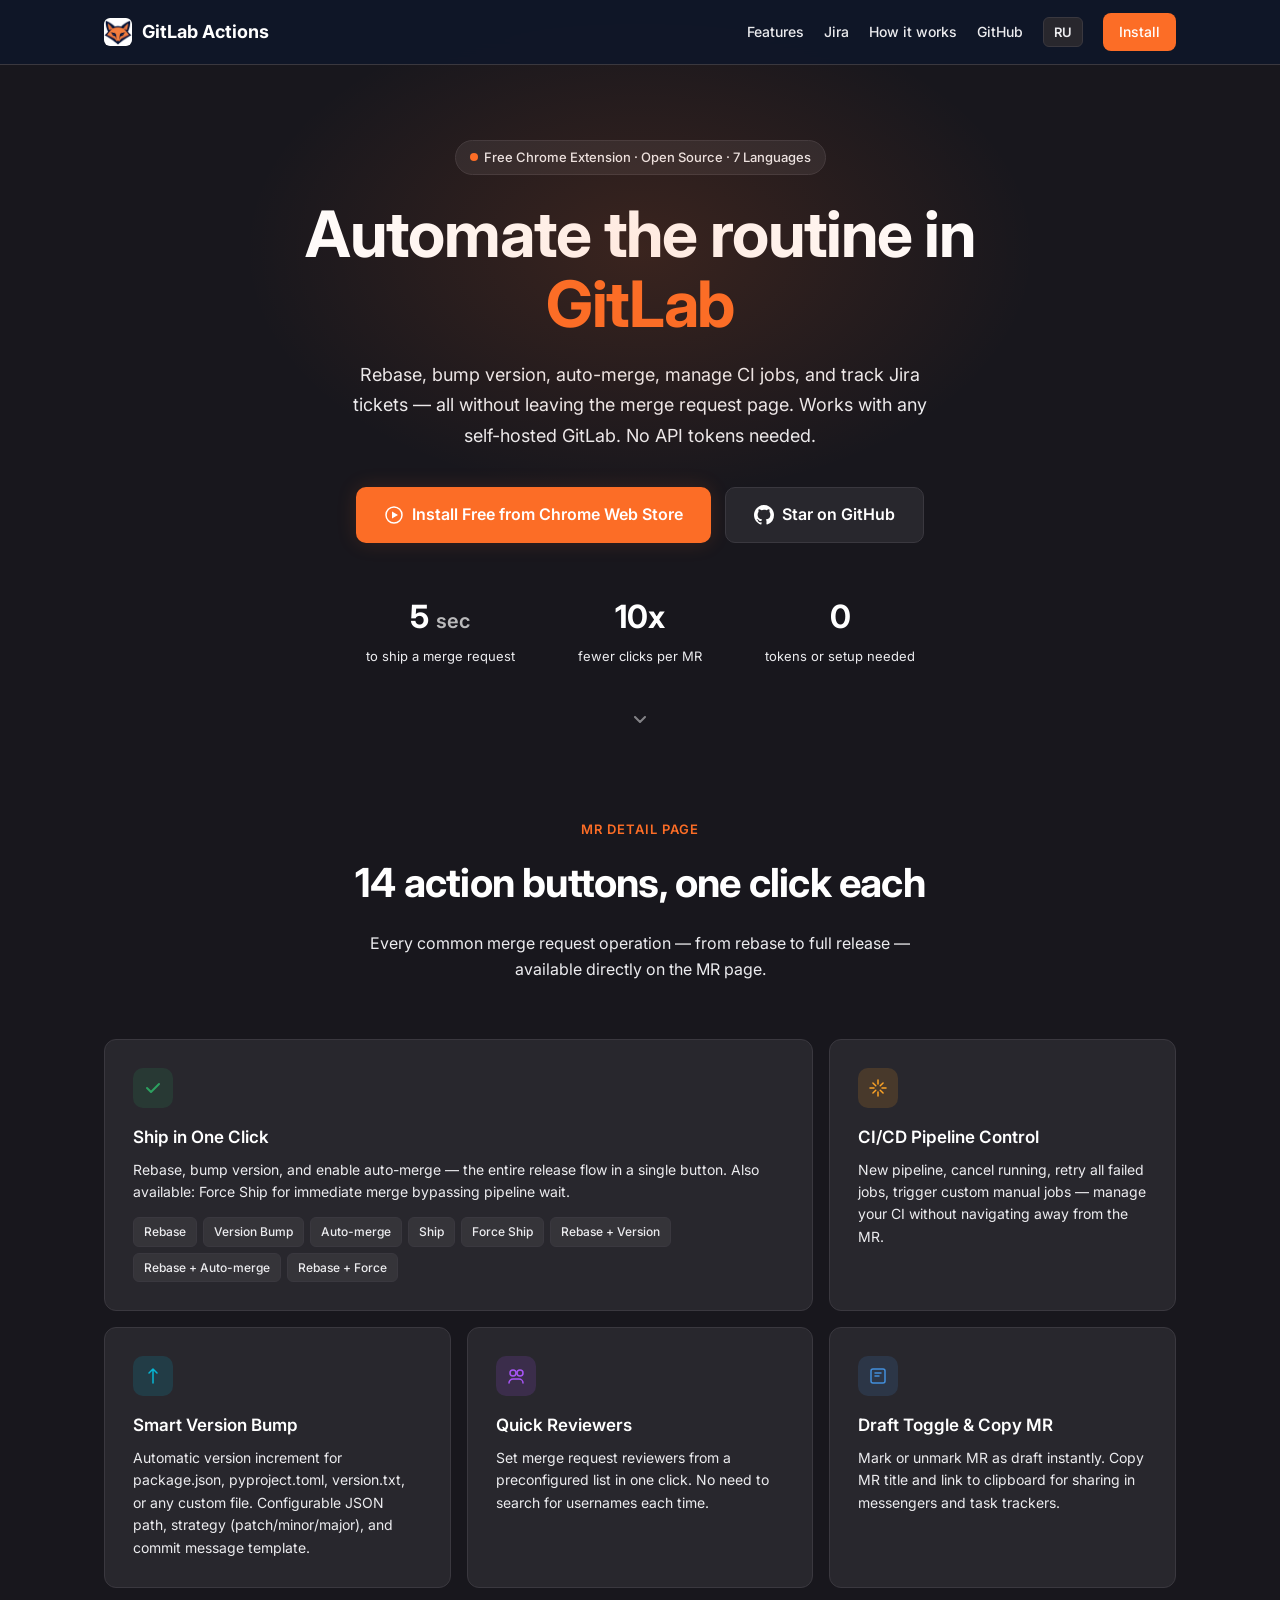
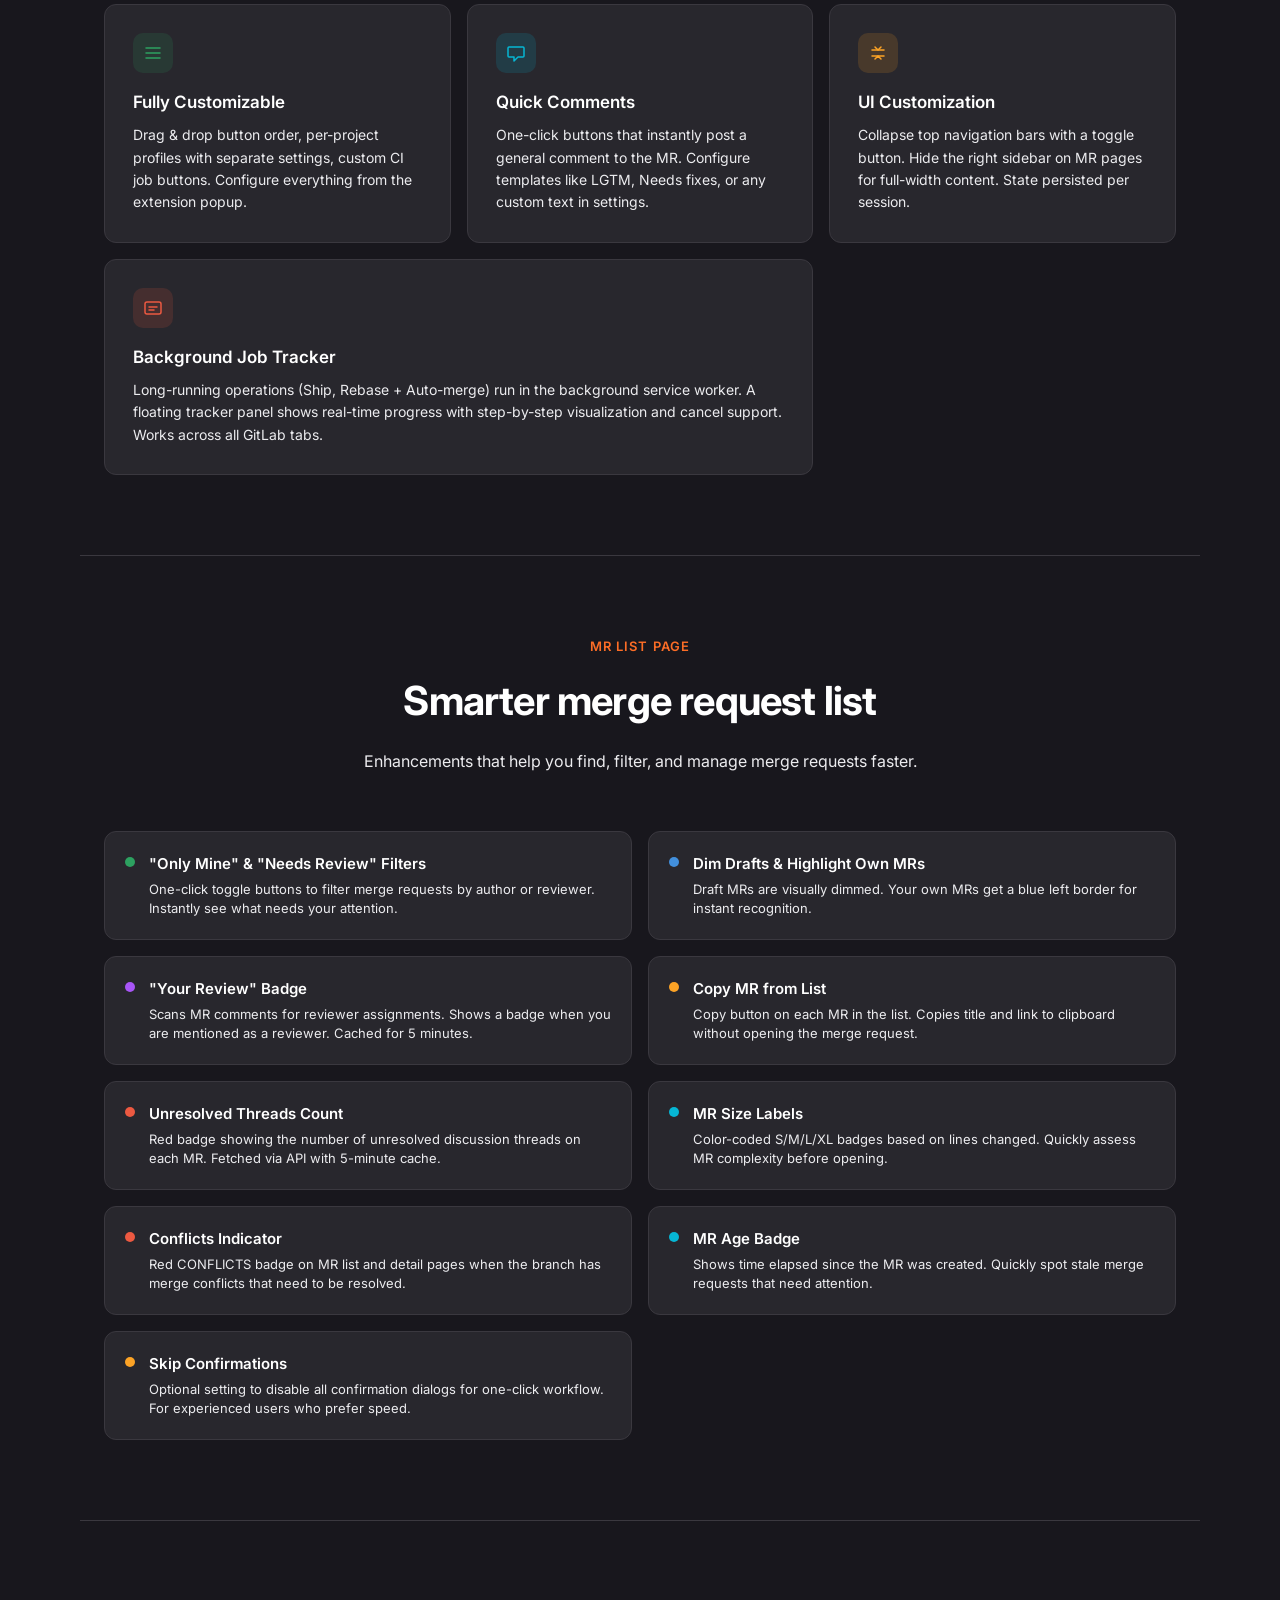
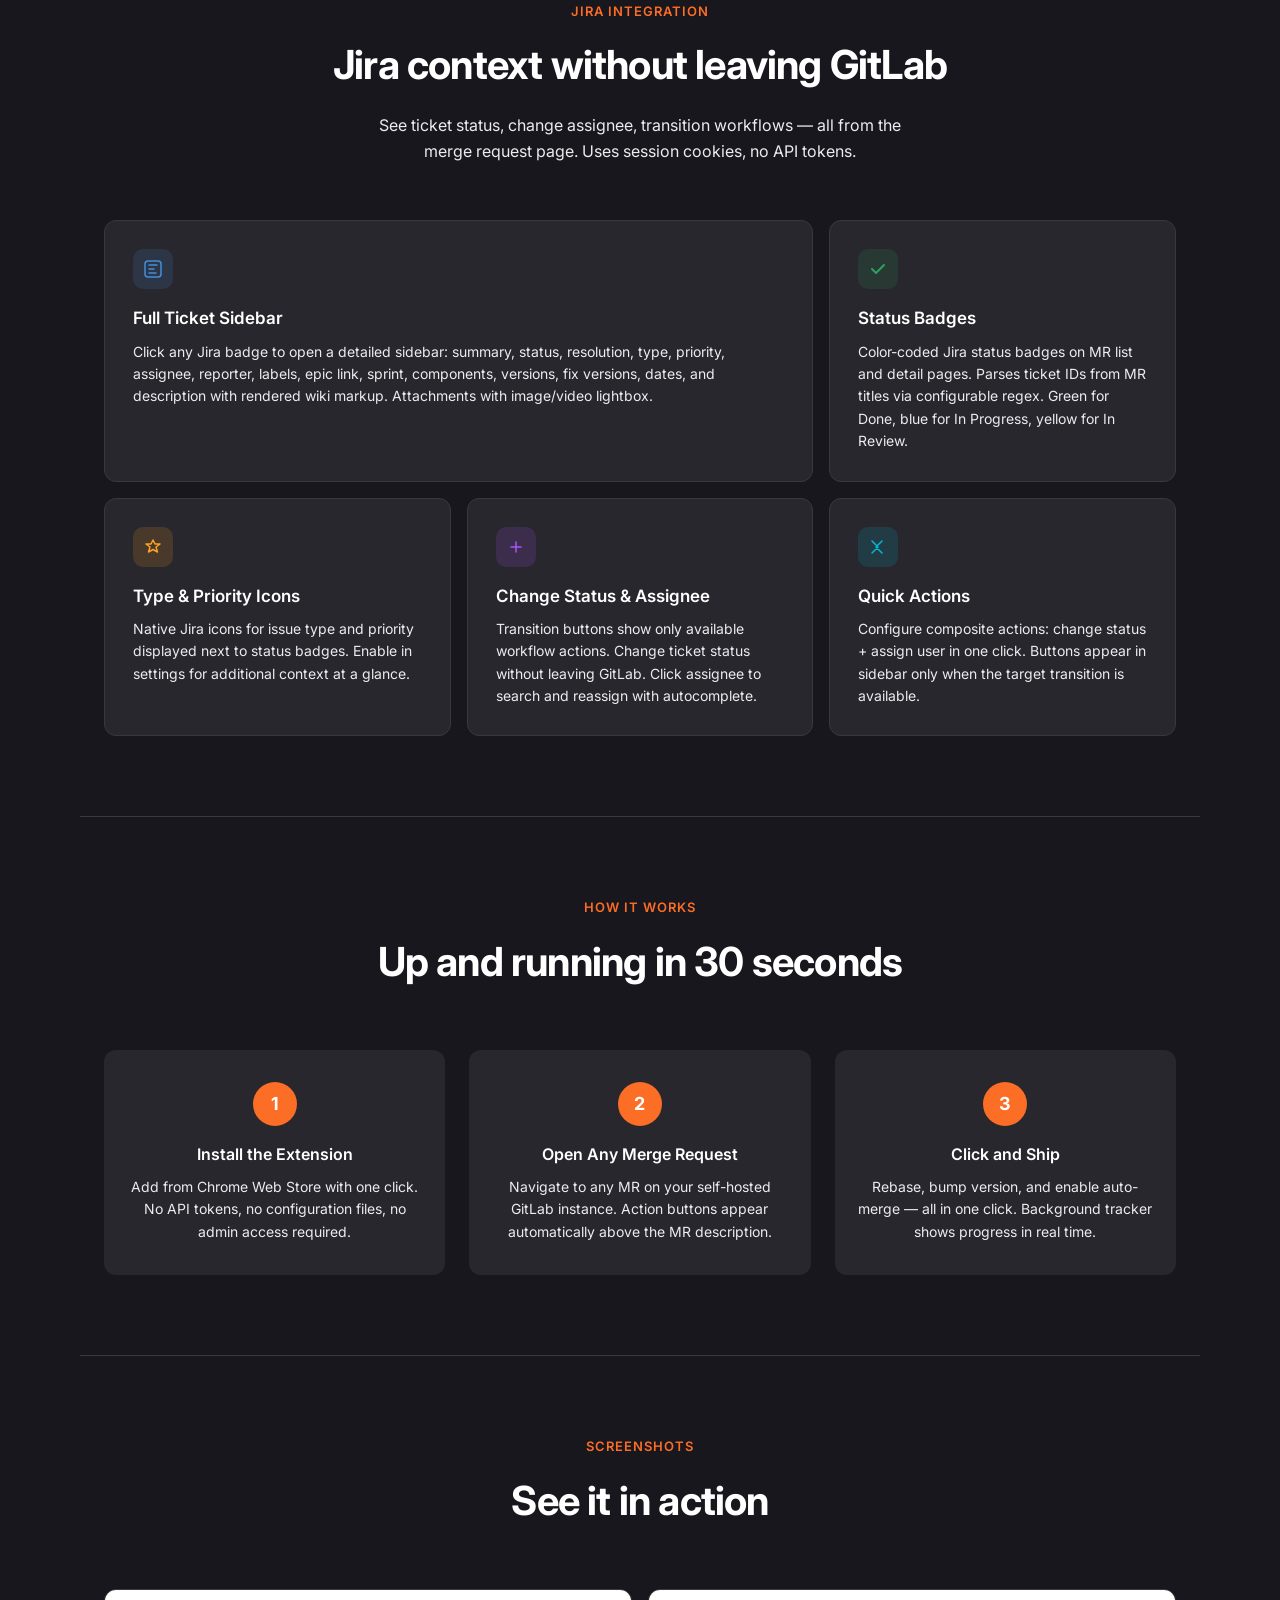
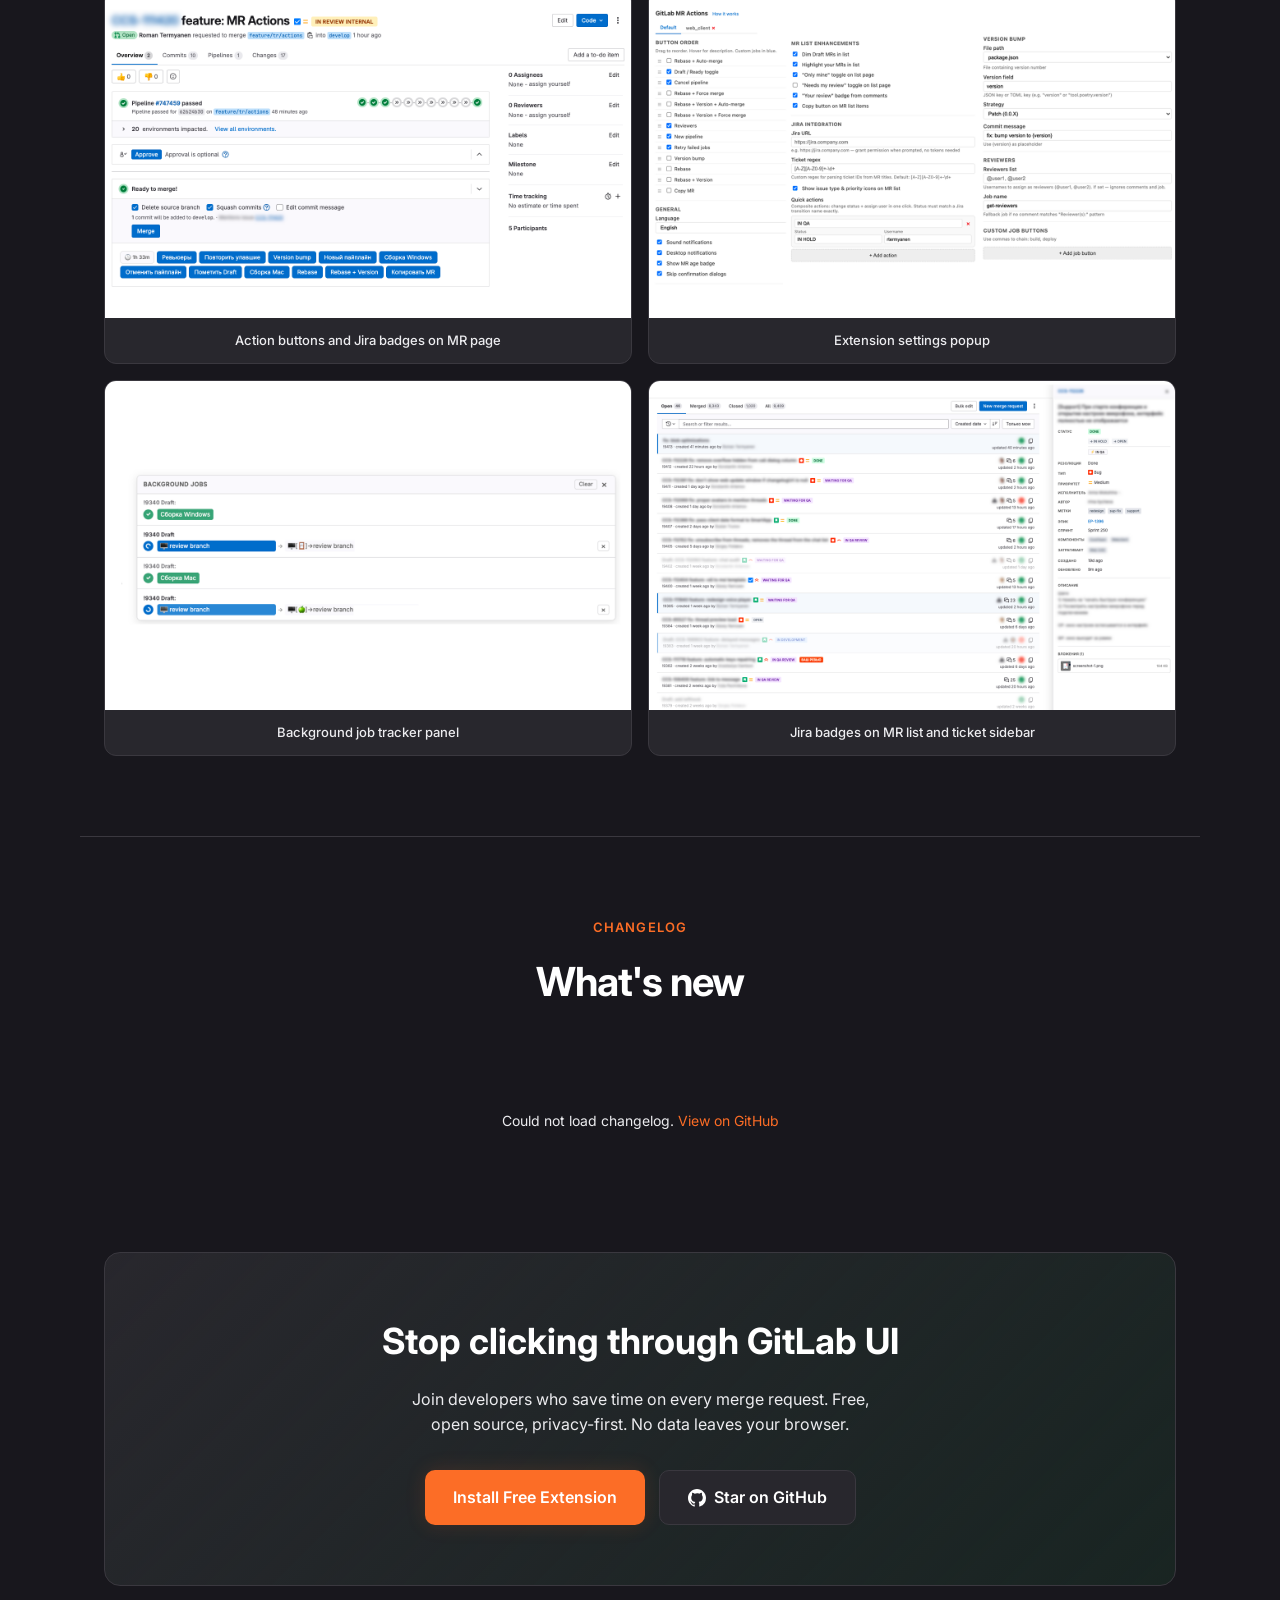
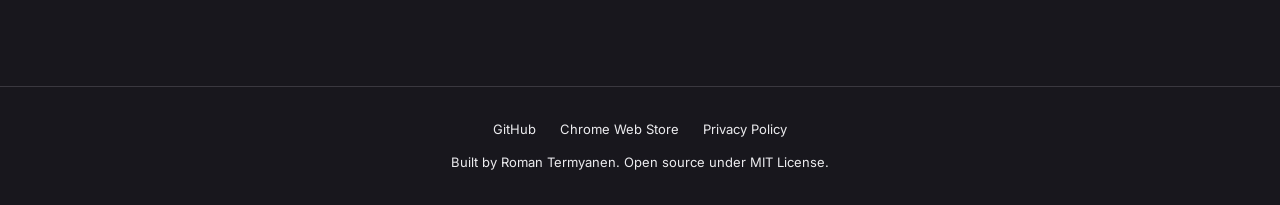
==== docs/index.html @ de94dce4 "feature: add MR list badges (size, threads, conflicts), quick comments, collapse bars, hide right si" ====
<!DOCTYPE html>
<html lang="en">
<head>
  <meta charset="UTF-8">
  <meta name="viewport" content="width=device-width, initial-scale=1.0">
  <title>GitLab Actions - One-Click MR Workflow, Auto-Merge, Jira Integration</title>
  <meta name="description" content="Free Chrome extension for GitLab merge requests. One-click rebase, auto-merge, version bump, CI job management, and deep Jira integration. Works with self-hosted GitLab. No API tokens needed.">
  <meta name="keywords" content="GitLab, Chrome extension, browser extension, merge request, auto-merge, rebase, version bump, Jira integration, CI/CD, DevOps, code review, productivity, GitLab tools, MR workflow, GitLab plugin, GitLab automation, self-hosted GitLab, merge request actions, GitLab CI, pipeline management, developer tools">
  <meta name="author" content="Roman Termyanen">
  <meta name="robots" content="index, follow">
  <link rel="canonical" href="https://termyanen.github.io/gitlab-actions">

  <!-- Open Graph -->
  <meta property="og:title" content="GitLab Actions - Automate Your GitLab MR Workflow">
  <meta property="og:description" content="Free Chrome extension: one-click rebase, auto-merge, version bump, Jira integration for GitLab merge requests. No tokens needed.">
  <meta property="og:type" content="website">
  <meta property="og:url" content="https://termyanen.github.io/gitlab-actions">
  <meta property="og:site_name" content="GitLab Actions">
  <meta property="og:image" content="https://termyanen.github.io/gitlab-actions/og-image.png">
  <meta property="og:image:width" content="1200">
  <meta property="og:image:height" content="630">
  <meta property="og:locale" content="en_US">
  <meta property="og:locale:alternate" content="ru_RU">

  <!-- Twitter -->
  <meta name="twitter:card" content="summary_large_image">
  <meta name="twitter:title" content="GitLab Actions - Automate Your GitLab MR Workflow">
  <meta name="twitter:description" content="Free Chrome extension: one-click rebase, auto-merge, version bump, Jira integration for GitLab merge requests.">
  <meta name="twitter:image" content="https://termyanen.github.io/gitlab-actions/og-image.png">

  <link rel="icon" type="image/png" sizes="32x32" href="favicon-32.png">
  <link rel="icon" type="image/png" sizes="16x16" href="favicon-16.png">
  <link rel="apple-touch-icon" sizes="180x180" href="apple-touch-icon.png">

  <link rel="preconnect" href="https://fonts.googleapis.com">
  <link rel="preconnect" href="https://fonts.gstatic.com" crossorigin>
  <link href="https://fonts.googleapis.com/css2?family=Inter:wght@400;500;600;700&display=swap" rel="stylesheet">

  <!-- JSON-LD Structured Data -->
  <script type="application/ld+json">
  {
    "@context": "https://schema.org",
    "@type": "SoftwareApplication",
    "name": "GitLab Actions",
    "applicationCategory": "DeveloperApplication",
    "operatingSystem": "Chrome",
    "offers": { "@type": "Offer", "price": "0", "priceCurrency": "USD" },
    "description": "Chrome extension for GitLab merge requests: one-click rebase, auto-merge, version bump, CI jobs, Jira integration. No tokens needed.",
    "url": "https://termyanen.github.io/gitlab-actions",
    "downloadUrl": "https://chromewebstore.google.com/detail/gitlab-mr-actions/lbploihmpffiihpgeojdlpcclegbdeak",
    "screenshot": "https://termyanen.github.io/gitlab-actions/screenshots/1-mr-buttons-and-jira-badges.png",
    "image": "https://termyanen.github.io/gitlab-actions/og-image.png",
    "author": { "@type": "Person", "name": "Roman Termyanen", "url": "https://github.com/termyanen" },
    "softwareVersion": "1.5.0",
    "license": "https://opensource.org/licenses/MIT",
    "inLanguage": ["en", "ru", "zh", "ja", "de", "fr", "es"],
    "keywords": "GitLab, Chrome extension, merge request, auto-merge, rebase, Jira, CI/CD, DevOps"
  }
  </script>

  <style>
    *, *::before, *::after { margin: 0; padding: 0; box-sizing: border-box; }

    :root {
      --bg: #18171d;
      --bg-alt: #28272d;
      --surface: #28272d;
      --surface-hover: #3a383f;
      --border: #3a383f;
      --text: #ffffff;
      --text-sec: #ececef;
      --accent: #FC6D26;
      --accent-hover: #E05D20;
      --accent-glow: rgba(252, 109, 38, 0.15);
      --orange: #FCA326;
      --blue: #428fdc;
      --green: #2da160;
      --purple: #A855F7;
      --cyan: #06B6D4;
      --red: #ec5941;
      --font: 'Inter', -apple-system, BlinkMacSystemFont, 'Segoe UI', sans-serif;
      --max-w: 1120px;
      --radius: 12px;
    }

    *, *::before, *::after { box-sizing: border-box; }
    html { scroll-behavior: smooth; }
    body {
      font-family: var(--font); background: var(--bg); color: var(--text);
      line-height: 1.6; -webkit-font-smoothing: antialiased;
      max-width: 100vw; overflow-x: hidden;
    }
    a { color: inherit; text-decoration: none; }

    /* ── NAV ── */
    .nav {
      position: fixed; top: 0; left: 0; right: 0; z-index: 100;
      background: rgba(15, 23, 42, 0.85); backdrop-filter: blur(12px);
      border-bottom: 1px solid var(--border);
    }
    .nav-inner {
      max-width: var(--max-w); margin: 0 auto; padding: 0 24px; height: 64px;
      display: flex; align-items: center; justify-content: space-between;
    }
    .nav-brand {
      font-weight: 700; font-size: 18px;
      display: flex; align-items: center; gap: 10px;
    }
    .nav-brand svg { flex-shrink: 0; }
    .nav-right { display: flex; align-items: center; gap: 20px; }
    .nav-right a {
      font-size: 14px; font-weight: 500; color: var(--text-sec);
      transition: color 0.15s; cursor: pointer;
    }
    .nav-right a:hover { color: var(--text); }
    .lang-switch {
      font-size: 13px; font-weight: 600; color: var(--text-sec);
      background: var(--surface); border: 1px solid var(--border);
      padding: 4px 10px; border-radius: 6px; cursor: pointer;
      transition: border-color 0.15s;
    }
    .lang-switch:hover { border-color: var(--text-sec); }
    .btn-nav {
      display: inline-flex; align-items: center; gap: 6px;
      background: var(--accent); color: #fff !important;
      padding: 8px 16px; border-radius: 8px;
      font-size: 14px; font-weight: 600;
      transition: background 0.15s, transform 0.1s; cursor: pointer;
    }
    .btn-nav:hover { background: var(--accent-hover); }
    .btn-nav:active { transform: scale(0.97); }

    /* ── HERO ── */
    .hero {
      padding: 140px 24px 40px; text-align: center;
      position: relative; overflow: hidden;
    }
    .hero::before {
      content: ''; position: absolute; top: 0; left: 50%; transform: translateX(-50%);
      width: 800px; height: 500px;
      background: radial-gradient(ellipse, var(--accent-glow) 0%, transparent 70%);
      pointer-events: none;
    }
    .hero-badge {
      display: inline-flex; align-items: center; gap: 6px;
      background: var(--surface); border: 1px solid var(--border);
      padding: 6px 14px; border-radius: 20px;
      font-size: 13px; font-weight: 500; color: var(--text-sec);
      margin-bottom: 24px;
    }
    .hero-badge-dot { width: 8px; height: 8px; border-radius: 50%; background: var(--accent); animation: pulse 2s infinite; }
    @keyframes pulse { 0%,100% { opacity:1; } 50% { opacity:0.5; } }
    .hero h1 {
      font-size: clamp(36px, 6vw, 64px); font-weight: 700; line-height: 1.1;
      letter-spacing: -0.02em; max-width: 780px; margin: 0 auto 20px;
    }
    .hero h1 span { color: var(--accent); }
    .hero-sub {
      font-size: 18px; color: var(--text-sec);
      max-width: 600px; margin: 0 auto 36px; line-height: 1.7;
    }
    .hero-actions { display: flex; gap: 14px; justify-content: center; flex-wrap: wrap; }
    .btn-primary {
      display: inline-flex; align-items: center; gap: 8px;
      background: var(--accent); color: #fff;
      padding: 14px 28px; border-radius: 10px;
      font-size: 16px; font-weight: 600;
      transition: background 0.15s, transform 0.1s, box-shadow 0.15s;
      cursor: pointer; box-shadow: 0 0 20px var(--accent-glow);
    }
    .btn-primary:hover { background: var(--accent-hover); box-shadow: 0 0 30px rgba(34, 197, 94, 0.25); }
    .btn-primary:active { transform: scale(0.97); }
    .btn-secondary {
      display: inline-flex; align-items: center; gap: 8px;
      background: var(--surface); color: var(--text);
      border: 1px solid var(--border);
      padding: 14px 28px; border-radius: 10px;
      font-size: 16px; font-weight: 600;
      transition: background 0.15s, border-color 0.15s, transform 0.1s; cursor: pointer;
    }
    .btn-secondary:hover { background: var(--surface-hover); border-color: var(--text-sec); }
    .btn-secondary:active { transform: scale(0.97); }
    .hero-stats { display: flex; gap: 40px; justify-content: center; margin-top: 48px; }
    .hero-stat { text-align: center; min-width: 160px; }
    .hero-stat-value { font-size: 32px; font-weight: 700; }
    .hero-stat-value small { font-size: 20px; font-weight: 600; opacity: 0.7; }
    .hero-stat-label { font-size: 13px; color: var(--text-sec); margin-top: 4px; }

    /* ── SCROLL HINT ── */
    .scroll-hint {
      display: inline-flex; margin-top: 40px;
      color: var(--text-sec); opacity: 0.5;
      animation: bounce 2s infinite;
      transition: opacity 0.2s;
    }
    .scroll-hint:hover { opacity: 1; }
    @keyframes bounce {
      0%, 100% { transform: translateY(0); }
      50% { transform: translateY(6px); }
    }

    /* ── SECTIONS ── */
    .section { max-width: var(--max-w); margin: 0 auto; padding: 80px 24px; }
    .section-header { text-align: center; margin-bottom: 56px; }
    .section-label {
      font-size: 13px; font-weight: 600; text-transform: uppercase;
      letter-spacing: 0.08em; color: var(--accent); margin-bottom: 12px;
    }
    .section-header h2 {
      font-size: clamp(28px, 4vw, 40px); font-weight: 700;
      letter-spacing: -0.02em; margin-bottom: 16px;
    }
    .section-header p { font-size: 16px; color: var(--text-sec); max-width: 560px; margin: 0 auto; }

    .divider {
      border: none; border-top: 1px solid var(--border);
      max-width: var(--max-w); margin: 0 auto;
    }

    /* ── BENTO ── */
    .bento { display: grid; grid-template-columns: repeat(3, 1fr); gap: 16px; }
    .bento-card {
      background: var(--surface); border: 1px solid var(--border); border-radius: var(--radius);
      padding: 28px; transition: border-color 0.2s, transform 0.2s;
    }
    .bento-card:hover { border-color: var(--text-sec); transform: translateY(-2px); }
    .bento-card.span-2 { grid-column: span 2; }
    .bento-icon {
      width: 40px; height: 40px; border-radius: 10px;
      display: flex; align-items: center; justify-content: center;
      margin-bottom: 16px;
    }
    .icon-green  { background: rgba(45,161,96,0.15); color: var(--green); }
    .icon-blue   { background: rgba(66,143,220,0.15); color: var(--blue); }
    .icon-orange { background: rgba(252,163,38,0.15); color: var(--orange); }
    .icon-purple { background: rgba(168,85,247,0.15); color: var(--purple); }
    .icon-cyan   { background: rgba(6,182,212,0.15); color: var(--cyan); }
    .icon-red    { background: rgba(236,89,65,0.15); color: var(--red); }
    .bento-card h3 { font-size: 17px; font-weight: 600; margin-bottom: 8px; }
    .bento-card p { font-size: 14px; color: var(--text-sec); line-height: 1.6; }
    .bento-tags { display: flex; flex-wrap: wrap; gap: 6px; margin-top: 14px; }
    .bento-tag {
      font-size: 12px; font-weight: 500; padding: 4px 10px; border-radius: 6px;
      background: rgba(248,250,252,0.06); color: var(--text-sec); border: 1px solid var(--border);
    }

    /* ── FEATURE LIST ── */
    .feature-grid { display: grid; grid-template-columns: repeat(2, 1fr); gap: 16px; }
    .feature-item {
      display: flex; gap: 14px; align-items: flex-start;
      background: var(--surface); border: 1px solid var(--border);
      border-radius: var(--radius); padding: 20px;
      transition: border-color 0.2s;
    }
    .feature-item:hover { border-color: var(--text-sec); }
    .feature-dot {
      width: 10px; height: 10px; border-radius: 50%; flex-shrink: 0; margin-top: 5px;
    }
    .feature-item h4 { font-size: 15px; font-weight: 600; margin-bottom: 4px; }
    .feature-item p { font-size: 13px; color: var(--text-sec); line-height: 1.5; }

    /* ── STEPS ── */
    .steps { display: grid; grid-template-columns: repeat(3, 1fr); gap: 24px; }
    .step { text-align: center; padding: 32px 20px; background: var(--surface); border-radius: 12px; min-width: 0; }
    .step p { font-size: 14px; color: var(--text-sec); line-height: 1.6; white-space: normal !important; word-break: break-word; }
    .step-num {
      width: 44px; height: 44px; border-radius: 50%; background: var(--accent); color: #fff;
      font-size: 18px; font-weight: 700;
      display: flex; align-items: center; justify-content: center;
      margin: 0 auto 16px;
    }
    .step h3 { font-size: 16px; font-weight: 600; margin-bottom: 8px; }

    /* ── CTA ── */
    .cta-section { max-width: var(--max-w); margin: 0 auto; padding: 0 24px 100px; }
    .cta-banner {
      background: linear-gradient(135deg, var(--surface) 0%, rgba(34,197,94,0.08) 100%);
      border: 1px solid var(--border); border-radius: 16px;
      padding: 60px 40px; text-align: center;
    }
    .cta-banner h2 { font-size: clamp(24px, 3.5vw, 36px); font-weight: 700; margin-bottom: 16px; }
    .cta-banner p { font-size: 16px; color: var(--text-sec); max-width: 480px; margin: 0 auto 32px; }

    /* ── FOOTER ── */
    .footer {
      border-top: 1px solid var(--border); padding: 32px 24px;
      text-align: center; font-size: 13px; color: var(--text-sec);
    }
    .footer a { color: var(--text-sec); transition: color 0.15s; }
    .footer a:hover { color: var(--text); }
    .footer-links { display: flex; gap: 24px; justify-content: center; margin-bottom: 12px; }

    /* ── SCREENSHOTS ── */
    .screenshots {
      display: grid; grid-template-columns: repeat(2, 1fr); gap: 16px;
    }
    .screenshots.single-row { grid-template-columns: 1fr; max-width: 800px; margin: 0 auto; }
    .screenshot-card {
      border-radius: var(--radius); overflow: hidden;
      border: 1px solid var(--border); background: var(--surface);
      transition: border-color 0.2s, transform 0.2s; cursor: pointer;
    }
    .screenshot-card:hover { border-color: var(--text-sec); transform: translateY(-2px); }
    .screenshot-card img {
      width: 100%; height: auto; display: block;
    }
    .screenshot-caption {
      padding: 12px 16px; font-size: 13px; font-weight: 500; color: var(--text-sec);
      text-align: center;
    }
    .screenshot-empty {
      text-align: center; padding: 40px 20px; color: var(--text-sec); font-size: 14px;
      background: var(--surface); border: 1px dashed var(--border); border-radius: var(--radius);
    }
    .screenshot-overlay {
      position: fixed; top: 0; left: 0; right: 0; bottom: 0; z-index: 200;
      background: rgba(0,0,0,0.85); display: flex; align-items: center; justify-content: center;
      cursor: pointer; opacity: 0; transition: opacity 0.2s; pointer-events: none;
    }
    .screenshot-overlay.active { opacity: 1; pointer-events: auto; }
    .screenshot-overlay img {
      max-width: 90vw; max-height: 90vh; border-radius: 8px;
      box-shadow: 0 20px 60px rgba(0,0,0,0.5);
    }

    /* ── CHANGELOG ── */
    .changelog { max-width: 720px; margin: 0 auto; }
    .changelog-version {
      background: var(--surface); border: 1px solid var(--border);
      border-radius: var(--radius); margin-bottom: 16px; overflow: hidden;
    }
    .changelog-version-header {
      display: flex; align-items: center; justify-content: space-between;
      padding: 16px 20px; cursor: pointer; transition: background 0.15s;
    }
    .changelog-version-header:hover { background: var(--surface-hover); }
    .changelog-version-header h3 { font-size: 18px; font-weight: 700; }
    .changelog-version-tag {
      font-size: 11px; font-weight: 600; text-transform: uppercase;
      padding: 3px 8px; border-radius: 4px;
      background: var(--accent-glow); color: var(--accent);
    }
    .changelog-version-tag.old { background: rgba(148,163,184,0.1); color: var(--text-sec); }
    .changelog-arrow {
      font-size: 14px; color: var(--text-sec); transition: transform 0.2s;
    }
    .changelog-version.open .changelog-arrow { transform: rotate(180deg); }
    .changelog-version-body {
      display: none; padding: 0 20px 16px;
    }
    .changelog-version.open .changelog-version-body { display: block; }
    .changelog-section-title {
      font-size: 13px; font-weight: 600; text-transform: uppercase;
      letter-spacing: 0.05em; color: var(--accent); margin: 12px 0 8px;
    }
    .changelog-section-title.tech { color: var(--text-sec); }
    .changelog-item {
      font-size: 14px; color: var(--text-sec); line-height: 1.6;
      padding: 4px 0 4px 16px; position: relative;
    }
    .changelog-item::before {
      content: ''; position: absolute; left: 0; top: 12px;
      width: 6px; height: 6px; border-radius: 50%; background: var(--border);
    }
    .changelog-item strong { color: var(--text); font-weight: 600; }
    .changelog-loading {
      text-align: center; padding: 40px; color: var(--text-sec); font-size: 14px;
    }

    /* ── RESPONSIVE ── */
    @media (max-width: 768px) {
      .bento, .feature-grid { grid-template-columns: 1fr; }
      .bento-card.span-2 { grid-column: span 1; }
      .steps { grid-template-columns: 1fr; }
      .hero-stats { gap: 24px; }
      .nav-right a.nav-hide-mobile { display: none; }
      .screenshots { grid-template-columns: 1fr; }
      .cta-banner { padding: 40px 24px; }
    }
    @media (max-width: 480px) {
      .hero-actions { flex-direction: column; align-items: center; }
      .btn-primary, .btn-secondary { width: 100%; justify-content: center; }
      .hero-stats { flex-direction: column; gap: 16px; }
    }
    @media (prefers-reduced-motion: reduce) {
      *, *::before, *::after { transition-duration: 0.01ms !important; animation-duration: 0.01ms !important; }
      html { scroll-behavior: auto; }
    }
  </style>
</head>
<body>

  <!-- NAV -->
  <nav class="nav" role="navigation" aria-label="Main">
    <div class="nav-inner">
      <a href="#" class="nav-brand" aria-label="GitLab Actions Home">
        <img src="icon.png" alt="GitLab Actions" width="28" height="28" style="border-radius:6px">
        GitLab Actions
      </a>
      <div class="nav-right">
        <a href="#features" class="nav-hide-mobile" data-i18n="navFeatures">Features</a>
        <a href="#jira" class="nav-hide-mobile" data-i18n="navJira">Jira</a>
        <a href="#how-it-works" class="nav-hide-mobile" data-i18n="navHow">How it works</a>
        <a href="https://github.com/termyanen/gitlab-actions" target="_blank" class="nav-hide-mobile">GitHub</a>
        <span class="lang-switch" id="langToggle" role="button" tabindex="0" aria-label="Switch language">RU</span>
        <a href="https://chromewebstore.google.com/detail/gitlab-mr-actions/lbploihmpffiihpgeojdlpcclegbdeak" class="btn-nav" target="_blank" data-i18n="navInstall">Install</a>
      </div>
    </div>
  </nav>

  <!-- HERO -->
  <header class="hero">
    <div class="hero-badge">
      <span class="hero-badge-dot"></span>
      <span data-i18n-html="heroBadge">Free Chrome Extension &middot; Open Source &middot; 7 Languages</span>
    </div>
    <h1 data-i18n-html="heroTitle">Automate the routine in <span>GitLab</span></h1>
    <p class="hero-sub" data-i18n="heroSub">Rebase, bump version, auto-merge, manage CI jobs, and track Jira tickets &mdash; all without leaving the merge request page. Works with any self-hosted GitLab. No API tokens needed.</p>
    <div class="hero-actions">
      <a href="https://chromewebstore.google.com/detail/gitlab-mr-actions/lbploihmpffiihpgeojdlpcclegbdeak" class="btn-primary" target="_blank">
        <svg width="20" height="20" viewBox="0 0 20 20" fill="none" aria-hidden="true"><circle cx="10" cy="10" r="8" stroke="currentColor" stroke-width="1.5"/><path d="M8 6.5v7l6-3.5-6-3.5z" fill="currentColor"/></svg>
        <span data-i18n="ctaInstall">Install Free from Chrome Web Store</span>
      </a>
      <a href="https://github.com/termyanen/gitlab-actions" class="btn-secondary" target="_blank">
        <svg width="20" height="20" viewBox="0 0 20 20" fill="currentColor" aria-hidden="true"><path fill-rule="evenodd" d="M10 0C4.477 0 0 4.484 0 10.017c0 4.425 2.865 8.18 6.839 9.504.5.092.682-.217.682-.483 0-.237-.008-.868-.013-1.703-2.782.605-3.369-1.343-3.369-1.343-.454-1.158-1.11-1.466-1.11-1.466-.908-.62.069-.608.069-.608 1.003.07 1.531 1.032 1.531 1.032.892 1.53 2.341 1.088 2.91.832.092-.647.35-1.088.636-1.338-2.22-.253-4.555-1.113-4.555-4.951 0-1.093.39-1.988 1.029-2.688-.103-.253-.446-1.272.098-2.65 0 0 .84-.27 2.75 1.026A9.564 9.564 0 0110 4.844c.85.004 1.705.115 2.504.337 1.909-1.296 2.747-1.027 2.747-1.027.546 1.379.203 2.398.1 2.651.64.7 1.028 1.595 1.028 2.688 0 3.848-2.339 4.695-4.566 4.943.359.309.678.92.678 1.855 0 1.338-.012 2.419-.012 2.747 0 .268.18.58.688.482A10.019 10.019 0 0020 10.017C20 4.484 15.522 0 10 0z"/></svg>
        <span data-i18n="ctaGithub">Star on GitHub</span>
      </a>
    </div>
    <div class="hero-stats">
      <div class="hero-stat">
        <div class="hero-stat-value">5 <small data-i18n="statSec">sec</small></div>
        <div class="hero-stat-label" data-i18n="statShip">to ship a merge request</div>
      </div>
      <div class="hero-stat">
        <div class="hero-stat-value">10x</div>
        <div class="hero-stat-label" data-i18n="statClicks">fewer clicks per MR</div>
      </div>
      <div class="hero-stat">
        <div class="hero-stat-value">0</div>
        <div class="hero-stat-label" data-i18n="statTokens">tokens or setup needed</div>
      </div>
    </div>
    <a href="#features" class="scroll-hint" aria-label="Scroll down">
      <svg width="24" height="24" viewBox="0 0 24 24" fill="none"><path d="M7 10l5 5 5-5" stroke="currentColor" stroke-width="2" stroke-linecap="round" stroke-linejoin="round"/></svg>
    </a>
  </header>

  <!-- MR DETAIL FEATURES -->
  <section class="section" id="features" style="padding-top:40px">
    <div class="section-header">
      <div class="section-label" data-i18n="secMrLabel">MR Detail Page</div>
      <h2 data-i18n="secMrTitle">14 action buttons, one click each</h2>
      <p data-i18n="secMrSub">Every common merge request operation - from rebase to full release - available directly on the MR page.</p>
    </div>
    <div class="bento">
      <!-- Ship -->
      <div class="bento-card span-2">
        <div class="bento-icon icon-green">
          <svg width="20" height="20" viewBox="0 0 20 20" fill="none"><path d="M4 10L8 14L16 6" stroke="currentColor" stroke-width="2" stroke-linecap="round" stroke-linejoin="round"/></svg>
        </div>
        <h3 data-i18n="fShipTitle">Ship in One Click</h3>
        <p data-i18n="fShipDesc">Rebase, bump version, and enable auto-merge &mdash; the entire release flow in a single button. Also available: Force Ship for immediate merge bypassing pipeline wait.</p>
        <div class="bento-tags">
          <span class="bento-tag">Rebase</span>
          <span class="bento-tag">Version Bump</span>
          <span class="bento-tag">Auto-merge</span>
          <span class="bento-tag">Ship</span>
          <span class="bento-tag">Force Ship</span>
          <span class="bento-tag">Rebase + Version</span>
          <span class="bento-tag">Rebase + Auto-merge</span>
          <span class="bento-tag">Rebase + Force</span>
        </div>
      </div>
      <!-- CI -->
      <div class="bento-card">
        <div class="bento-icon icon-orange">
          <svg width="20" height="20" viewBox="0 0 20 20" fill="none"><path d="M10 2v4M10 14v4M4.93 4.93l2.83 2.83M12.24 12.24l2.83 2.83M2 10h4M14 10h4M4.93 15.07l2.83-2.83M12.24 7.76l2.83-2.83" stroke="currentColor" stroke-width="1.5" stroke-linecap="round"/></svg>
        </div>
        <h3 data-i18n="fCiTitle">CI/CD Pipeline Control</h3>
        <p data-i18n="fCiDesc">New pipeline, cancel running, retry all failed jobs, trigger custom manual jobs &mdash; manage your CI without navigating away from the MR.</p>
      </div>
      <!-- Version bump -->
      <div class="bento-card">
        <div class="bento-icon icon-cyan">
          <svg width="20" height="20" viewBox="0 0 20 20" fill="none"><path d="M10 3v14M6 7l4-4 4 4" stroke="currentColor" stroke-width="1.5" stroke-linecap="round" stroke-linejoin="round"/></svg>
        </div>
        <h3 data-i18n="fVersionTitle">Smart Version Bump</h3>
        <p data-i18n="fVersionDesc">Automatic version increment for package.json, pyproject.toml, version.txt, or any custom file. Configurable JSON path, strategy (patch/minor/major), and commit message template.</p>
      </div>
      <!-- Reviewers -->
      <div class="bento-card">
        <div class="bento-icon icon-purple">
          <svg width="20" height="20" viewBox="0 0 20 20" fill="none"><circle cx="7" cy="7" r="3" stroke="currentColor" stroke-width="1.5"/><circle cx="14" cy="7" r="3" stroke="currentColor" stroke-width="1.5"/><path d="M3 17c0-2.2 1.8-4 4-4h6c2.2 0 4 1.8 4 4" stroke="currentColor" stroke-width="1.5" stroke-linecap="round"/></svg>
        </div>
        <h3 data-i18n="fReviewTitle">Quick Reviewers</h3>
        <p data-i18n="fReviewDesc">Set merge request reviewers from a preconfigured list in one click. No need to search for usernames each time.</p>
      </div>
      <!-- Draft + Copy -->
      <div class="bento-card">
        <div class="bento-icon icon-blue">
          <svg width="20" height="20" viewBox="0 0 20 20" fill="none"><rect x="3" y="3" width="14" height="14" rx="2" stroke="currentColor" stroke-width="1.5"/><path d="M7 7h6M7 10h4" stroke="currentColor" stroke-width="1.5" stroke-linecap="round"/></svg>
        </div>
        <h3 data-i18n="fDraftTitle">Draft Toggle &amp; Copy MR</h3>
        <p data-i18n="fDraftDesc">Mark or unmark MR as draft instantly. Copy MR title and link to clipboard for sharing in messengers and task trackers.</p>
      </div>
      <!-- Customizable -->
      <div class="bento-card">
        <div class="bento-icon icon-green">
          <svg width="20" height="20" viewBox="0 0 20 20" fill="none"><path d="M3 5h14M3 10h14M3 15h14" stroke="currentColor" stroke-width="1.5" stroke-linecap="round"/></svg>
        </div>
        <h3 data-i18n="fCustomTitle">Fully Customizable</h3>
        <p data-i18n="fCustomDesc">Drag &amp; drop button order, per-project profiles with separate settings, custom CI job buttons. Configure everything from the extension popup.</p>
      </div>
      <!-- Quick Comments -->
      <div class="bento-card">
        <div class="bento-icon icon-cyan">
          <svg width="20" height="20" viewBox="0 0 20 20" fill="none"><path d="M3 4h14a1 1 0 011 1v8a1 1 0 01-1 1h-5l-4 4v-4H3a1 1 0 01-1-1V5a1 1 0 011-1z" stroke="currentColor" stroke-width="1.5" stroke-linejoin="round"/></svg>
        </div>
        <h3 data-i18n="fQuickCommTitle">Quick Comments</h3>
        <p data-i18n="fQuickCommDesc">One-click buttons that instantly post a general comment to the MR. Configure templates like LGTM, Needs fixes, or any custom text in settings.</p>
      </div>
      <!-- Collapse & Hide -->
      <div class="bento-card">
        <div class="bento-icon icon-orange">
          <svg width="20" height="20" viewBox="0 0 20 20" fill="none"><path d="M4 7h12M4 13h12" stroke="currentColor" stroke-width="1.5" stroke-linecap="round"/><path d="M7 4l3 3 3-3M7 16l3-3 3 3" stroke="currentColor" stroke-width="1.5" stroke-linecap="round" stroke-linejoin="round"/></svg>
        </div>
        <h3 data-i18n="fUiTitle">UI Customization</h3>
        <p data-i18n="fUiDesc">Collapse top navigation bars with a toggle button. Hide the right sidebar on MR pages for full-width content. State persisted per session.</p>
      </div>
      <!-- Background tracker -->
      <div class="bento-card span-2">
        <div class="bento-icon icon-red">
          <svg width="20" height="20" viewBox="0 0 20 20" fill="none"><rect x="2" y="4" width="16" height="12" rx="2" stroke="currentColor" stroke-width="1.5"/><path d="M6 9h8M6 12h5" stroke="currentColor" stroke-width="1.5" stroke-linecap="round"/></svg>
        </div>
        <h3 data-i18n="fTrackerTitle">Background Job Tracker</h3>
        <p data-i18n="fTrackerDesc">Long-running operations (Ship, Rebase + Auto-merge) run in the background service worker. A floating tracker panel shows real-time progress with step-by-step visualization and cancel support. Works across all GitLab tabs.</p>
      </div>
    </div>
  </section>

  <hr class="divider">

  <!-- MR LIST FEATURES -->
  <section class="section" id="mr-list">
    <div class="section-header">
      <div class="section-label" data-i18n="secListLabel">MR List Page</div>
      <h2 data-i18n="secListTitle">Smarter merge request list</h2>
      <p data-i18n="secListSub">Enhancements that help you find, filter, and manage merge requests faster.</p>
    </div>
    <div class="feature-grid">
      <div class="feature-item">
        <div class="feature-dot" style="background:var(--green)"></div>
        <div>
          <h4 data-i18n="fFilterTitle">"Only Mine" &amp; "Needs Review" Filters</h4>
          <p data-i18n="fFilterDesc">One-click toggle buttons to filter merge requests by author or reviewer. Instantly see what needs your attention.</p>
        </div>
      </div>
      <div class="feature-item">
        <div class="feature-dot" style="background:var(--blue)"></div>
        <div>
          <h4 data-i18n="fDimTitle">Dim Drafts &amp; Highlight Own MRs</h4>
          <p data-i18n="fDimDesc">Draft MRs are visually dimmed. Your own MRs get a blue left border for instant recognition.</p>
        </div>
      </div>
      <div class="feature-item">
        <div class="feature-dot" style="background:var(--purple)"></div>
        <div>
          <h4 data-i18n="fReviewerTitle">"Your Review" Badge</h4>
          <p data-i18n="fReviewerDesc">Scans MR comments for reviewer assignments. Shows a badge when you are mentioned as a reviewer. Cached for 5 minutes.</p>
        </div>
      </div>
      <div class="feature-item">
        <div class="feature-dot" style="background:var(--orange)"></div>
        <div>
          <h4 data-i18n="fCopyListTitle">Copy MR from List</h4>
          <p data-i18n="fCopyListDesc">Copy button on each MR in the list. Copies title and link to clipboard without opening the merge request.</p>
        </div>
      </div>
      <div class="feature-item">
        <div class="feature-dot" style="background:var(--red)"></div>
        <div>
          <h4 data-i18n="fThreadsTitle">Unresolved Threads Count</h4>
          <p data-i18n="fThreadsDesc">Red badge showing the number of unresolved discussion threads on each MR. Fetched via API with 5-minute cache.</p>
        </div>
      </div>
      <div class="feature-item">
        <div class="feature-dot" style="background:var(--cyan)"></div>
        <div>
          <h4 data-i18n="fSizeTitle">MR Size Labels</h4>
          <p data-i18n="fSizeDesc">Color-coded S/M/L/XL badges based on lines changed. Quickly assess MR complexity before opening.</p>
        </div>
      </div>
      <div class="feature-item">
        <div class="feature-dot" style="background:var(--red)"></div>
        <div>
          <h4 data-i18n="fConflictsTitle">Conflicts Indicator</h4>
          <p data-i18n="fConflictsDesc">Red CONFLICTS badge on MR list and detail pages when the branch has merge conflicts that need to be resolved.</p>
        </div>
      </div>
      <div class="feature-item">
        <div class="feature-dot" style="background:var(--cyan)"></div>
        <div>
          <h4 data-i18n="fAgeTitle">MR Age Badge</h4>
          <p data-i18n="fAgeDesc">Shows time elapsed since the MR was created. Quickly spot stale merge requests that need attention.</p>
        </div>
      </div>
      <div class="feature-item">
        <div class="feature-dot" style="background:var(--orange)"></div>
        <div>
          <h4 data-i18n="fConfirmTitle">Skip Confirmations</h4>
          <p data-i18n="fConfirmDesc">Optional setting to disable all confirmation dialogs for one-click workflow. For experienced users who prefer speed.</p>
        </div>
      </div>
    </div>
  </section>

  <hr class="divider">

  <!-- JIRA SECTION -->
  <section class="section" id="jira">
    <div class="section-header">
      <div class="section-label" data-i18n="secJiraLabel">Jira Integration</div>
      <h2 data-i18n="secJiraTitle">Jira context without leaving GitLab</h2>
      <p data-i18n="secJiraSub">See ticket status, change assignee, transition workflows &mdash; all from the merge request page. Uses session cookies, no API tokens.</p>
    </div>
    <div class="bento">
      <div class="bento-card span-2">
        <div class="bento-icon icon-blue">
          <svg width="20" height="20" viewBox="0 0 20 20" fill="none"><rect x="2" y="2" width="16" height="16" rx="3" stroke="currentColor" stroke-width="1.5"/><path d="M6 6h8M6 10h5M6 14h7" stroke="currentColor" stroke-width="1.5" stroke-linecap="round"/></svg>
        </div>
        <h3 data-i18n="fSidebarTitle">Full Ticket Sidebar</h3>
        <p data-i18n="fSidebarDesc">Click any Jira badge to open a detailed sidebar: summary, status, resolution, type, priority, assignee, reporter, labels, epic link, sprint, components, versions, fix versions, dates, and description with rendered wiki markup. Attachments with image/video lightbox.</p>
      </div>
      <div class="bento-card">
        <div class="bento-icon icon-green">
          <svg width="20" height="20" viewBox="0 0 20 20" fill="none"><path d="M4 10L8 14L16 6" stroke="currentColor" stroke-width="2" stroke-linecap="round" stroke-linejoin="round"/></svg>
        </div>
        <h3 data-i18n="fBadgesTitle">Status Badges</h3>
        <p data-i18n="fBadgesDesc">Color-coded Jira status badges on MR list and detail pages. Parses ticket IDs from MR titles via configurable regex. Green for Done, blue for In Progress, yellow for In Review.</p>
      </div>
      <div class="bento-card">
        <div class="bento-icon icon-orange">
          <svg width="20" height="20" viewBox="0 0 20 20" fill="none"><path d="M10 3l2 4h5l-4 3 1.5 5L10 12.5 5.5 15 7 10 3 7h5l2-4z" stroke="currentColor" stroke-width="1.5" stroke-linejoin="round"/></svg>
        </div>
        <h3 data-i18n="fIconsTitle">Type &amp; Priority Icons</h3>
        <p data-i18n="fIconsDesc">Native Jira icons for issue type and priority displayed next to status badges. Enable in settings for additional context at a glance.</p>
      </div>
      <div class="bento-card">
        <div class="bento-icon icon-purple">
          <svg width="20" height="20" viewBox="0 0 20 20" fill="none"><path d="M5 10h10M10 5v10" stroke="currentColor" stroke-width="1.5" stroke-linecap="round"/></svg>
        </div>
        <h3 data-i18n="fTransTitle">Change Status &amp; Assignee</h3>
        <p data-i18n="fTransDesc">Transition buttons show only available workflow actions. Change ticket status without leaving GitLab. Click assignee to search and reassign with autocomplete.</p>
      </div>
      <div class="bento-card">
        <div class="bento-icon icon-cyan">
          <svg width="20" height="20" viewBox="0 0 20 20" fill="none"><path d="M4 4l6 6M14 4l-6 6M4 16l6-6M14 16l-6-6" stroke="currentColor" stroke-width="1.5" stroke-linecap="round"/></svg>
        </div>
        <h3 data-i18n="fQuickTitle">Quick Actions</h3>
        <p data-i18n="fQuickDesc">Configure composite actions: change status + assign user in one click. Buttons appear in sidebar only when the target transition is available.</p>
      </div>
    </div>
  </section>

  <hr class="divider">

  <!-- HOW IT WORKS -->
  <section class="section" id="how-it-works">
    <div class="section-header">
      <div class="section-label" data-i18n="secHowLabel">How it works</div>
      <h2 data-i18n="secHowTitle">Up and running in 30 seconds</h2>
    </div>
    <div class="steps">
      <div class="step">
        <div class="step-num">1</div>
        <h3 data-i18n="step1Title">Install the Extension</h3>
        <p data-i18n="step1Desc">Add from Chrome Web Store with one click. No API tokens, no configuration files, no admin access required.</p>
      </div>
      <div class="step">
        <div class="step-num">2</div>
        <h3 data-i18n="step2Title">Open Any Merge Request</h3>
        <p data-i18n="step2Desc">Navigate to any MR on your self-hosted GitLab instance. Action buttons appear automatically above the MR description.</p>
      </div>
      <div class="step">
        <div class="step-num">3</div>
        <h3 data-i18n="step3Title">Click and Ship</h3>
        <p data-i18n="step3Desc">Rebase, bump version, and enable auto-merge &mdash; all in one click. Background tracker shows progress in real time.</p>
      </div>
    </div>
  </section>

  <hr class="divider">

  <!-- SCREENSHOTS -->
  <section class="section" id="screenshots">
    <div class="section-header">
      <div class="section-label" data-i18n="secScreenLabel">Screenshots</div>
      <h2 data-i18n="secScreenTitle">See it in action</h2>
    </div>
    <div class="screenshots" id="screenshotGallery"></div>
  </section>

  <hr class="divider">

  <!-- CHANGELOG -->
  <section class="section" id="changelog">
    <div class="section-header">
      <div class="section-label" data-i18n="secChangeLabel">Changelog</div>
      <h2 data-i18n="secChangeTitle">What's new</h2>
    </div>
    <div class="changelog" id="changelogContent">
      <div class="changelog-loading" data-i18n="changelogLoading">Loading changelog...</div>
    </div>
  </section>

  <!-- CTA -->
  <section class="cta-section">
    <div class="cta-banner">
      <h2 data-i18n="ctaTitle">Stop clicking through GitLab UI</h2>
      <p data-i18n="ctaSub">Join developers who save time on every merge request. Free, open source, privacy-first. No data leaves your browser.</p>
      <div class="hero-actions">
        <a href="https://chromewebstore.google.com/detail/gitlab-mr-actions/lbploihmpffiihpgeojdlpcclegbdeak" class="btn-primary" target="_blank">
          <span data-i18n="ctaInstallBottom">Install Free Extension</span>
        </a>
        <a href="https://github.com/termyanen/gitlab-actions" class="btn-secondary" target="_blank">
          <svg width="18" height="18" viewBox="0 0 20 20" fill="currentColor" aria-hidden="true"><path fill-rule="evenodd" d="M10 0C4.477 0 0 4.484 0 10.017c0 4.425 2.865 8.18 6.839 9.504.5.092.682-.217.682-.483 0-.237-.008-.868-.013-1.703-2.782.605-3.369-1.343-3.369-1.343-.454-1.158-1.11-1.466-1.11-1.466-.908-.62.069-.608.069-.608 1.003.07 1.531 1.032 1.531 1.032.892 1.53 2.341 1.088 2.91.832.092-.647.35-1.088.636-1.338-2.22-.253-4.555-1.113-4.555-4.951 0-1.093.39-1.988 1.029-2.688-.103-.253-.446-1.272.098-2.65 0 0 .84-.27 2.75 1.026A9.564 9.564 0 0110 4.844c.85.004 1.705.115 2.504.337 1.909-1.296 2.747-1.027 2.747-1.027.546 1.379.203 2.398.1 2.651.64.7 1.028 1.595 1.028 2.688 0 3.848-2.339 4.695-4.566 4.943.359.309.678.92.678 1.855 0 1.338-.012 2.419-.012 2.747 0 .268.18.58.688.482A10.019 10.019 0 0020 10.017C20 4.484 15.522 0 10 0z"/></svg>
          <span data-i18n="ctaGithub">Star on GitHub</span>
        </a>
      </div>
    </div>
  </section>

  <!-- FOOTER -->
  <footer class="footer">
    <div class="footer-links">
      <a href="https://github.com/termyanen/gitlab-actions" target="_blank">GitHub</a>
      <a href="https://chromewebstore.google.com/detail/gitlab-mr-actions/lbploihmpffiihpgeojdlpcclegbdeak" target="_blank">Chrome Web Store</a>
      <a href="https://github.com/termyanen/gitlab-actions/blob/main/PRIVACY_POLICY.md" target="_blank" data-i18n="footerPrivacy">Privacy Policy</a>
    </div>
    <p>Built by <a href="https://github.com/termyanen" target="_blank">Roman Termyanen</a>. Open source under MIT License.</p>
  </footer>

  <script>
    var LANG = {
      en: {
        navFeatures: 'Features', navJira: 'Jira', navHow: 'How it works', navInstall: 'Install',
        heroBadge: 'Free Chrome Extension &middot; Open Source &middot; 7 Languages',
        heroTitle: 'Automate the routine in <span>GitLab</span>',
        heroSub: 'Rebase, bump version, auto-merge, manage CI jobs, and track Jira tickets \u2014 all without leaving the merge request page. Works with any self-hosted GitLab. No API tokens needed.',
        ctaInstall: 'Install Free from Chrome Web Store', ctaGithub: 'Star on GitHub',
        statSec: 'sec', statShip: 'to ship a merge request', statClicks: 'fewer clicks per MR', statTokens: 'tokens or setup needed',

        secMrLabel: 'MR Detail Page', secMrTitle: '14 action buttons, one click each',
        secMrSub: 'Every common merge request operation \u2014 from rebase to full release \u2014 available directly on the MR page.',
        fShipTitle: 'Ship in One Click',
        fShipDesc: 'Rebase, bump version, and enable auto-merge \u2014 the entire release flow in a single button. Also available: Force Ship for immediate merge bypassing pipeline wait.',
        fCiTitle: 'CI/CD Pipeline Control',
        fCiDesc: 'New pipeline, cancel running, retry all failed jobs, trigger custom manual jobs \u2014 manage your CI without navigating away from the MR.',
        fVersionTitle: 'Smart Version Bump',
        fVersionDesc: 'Automatic version increment for package.json, pyproject.toml, version.txt, or any custom file. Configurable JSON path, strategy (patch/minor/major), and commit message template.',
        fReviewTitle: 'Quick Reviewers',
        fReviewDesc: 'Set merge request reviewers from a preconfigured list in one click. No need to search for usernames each time.',
        fDraftTitle: 'Draft Toggle & Copy MR',
        fDraftDesc: 'Mark or unmark MR as draft instantly. Copy MR title and link to clipboard for sharing in messengers and task trackers.',
        fCustomTitle: 'Fully Customizable',
        fCustomDesc: 'Drag & drop button order, per-project profiles with separate settings, custom CI job buttons. Configure everything from the extension popup.',
        fTrackerTitle: 'Background Job Tracker',
        fTrackerDesc: 'Long-running operations (Ship, Rebase + Auto-merge) run in the background service worker. A floating tracker panel shows real-time progress with step-by-step visualization and cancel support. Works across all GitLab tabs.',

        secListLabel: 'MR List Page', secListTitle: 'Smarter merge request list',
        secListSub: 'Enhancements that help you find, filter, and manage merge requests faster.',
        fFilterTitle: '"Only Mine" & "Needs Review" Filters',
        fFilterDesc: 'One-click toggle buttons to filter merge requests by author or reviewer. Instantly see what needs your attention.',
        fDimTitle: 'Dim Drafts & Highlight Own MRs',
        fDimDesc: 'Draft MRs are visually dimmed. Your own MRs get a blue left border for instant recognition.',
        fReviewerTitle: '"Your Review" Badge',
        fReviewerDesc: 'Scans MR comments for reviewer assignments. Shows a badge when you are mentioned as a reviewer. Cached for 5 minutes.',
        fCopyListTitle: 'Copy MR from List',
        fCopyListDesc: 'Copy button on each MR in the list. Copies title and link to clipboard without opening the merge request.',
        fThreadsTitle: 'Unresolved Threads Count',
        fThreadsDesc: 'Red badge showing the number of unresolved discussion threads on each MR. Fetched via API with 5-minute cache.',
        fSizeTitle: 'MR Size Labels',
        fSizeDesc: 'Color-coded S/M/L/XL badges based on lines changed. Quickly assess MR complexity before opening.',
        fConflictsTitle: 'Conflicts Indicator',
        fConflictsDesc: 'Red CONFLICTS badge on MR list and detail pages when the branch has merge conflicts that need to be resolved.',
        fAgeTitle: 'MR Age Badge',
        fAgeDesc: 'Shows time elapsed since the MR was created. Quickly spot stale merge requests that need attention.',
        fConfirmTitle: 'Skip Confirmations',
        fConfirmDesc: 'Optional setting to disable all confirmation dialogs for one-click workflow. For experienced users who prefer speed.',
        fQuickCommTitle: 'Quick Comments',
        fQuickCommDesc: 'One-click buttons that instantly post a general comment to the MR. Configure templates like LGTM, Needs fixes, or any custom text in settings.',
        fUiTitle: 'UI Customization',
        fUiDesc: 'Collapse top navigation bars with a toggle button. Hide the right sidebar on MR pages for full-width content. State persisted per session.',

        secJiraLabel: 'Jira Integration', secJiraTitle: 'Jira context without leaving GitLab',
        secJiraSub: 'See ticket status, change assignee, transition workflows \u2014 all from the merge request page. Uses session cookies, no API tokens.',
        fSidebarTitle: 'Full Ticket Sidebar',
        fSidebarDesc: 'Click any Jira badge to open a detailed sidebar: summary, status, resolution, type, priority, assignee, reporter, labels, epic link, sprint, components, versions, fix versions, dates, and description with rendered wiki markup. Attachments with image/video lightbox.',
        fBadgesTitle: 'Status Badges',
        fBadgesDesc: 'Color-coded Jira status badges on MR list and detail pages. Parses ticket IDs from MR titles via configurable regex. Green for Done, blue for In Progress, yellow for In Review.',
        fIconsTitle: 'Type & Priority Icons',
        fIconsDesc: 'Native Jira icons for issue type and priority displayed next to status badges. Enable in settings for additional context at a glance.',
        fTransTitle: 'Change Status & Assignee',
        fTransDesc: 'Transition buttons show only available workflow actions. Change ticket status without leaving GitLab. Click assignee to search and reassign with autocomplete.',
        fQuickTitle: 'Quick Actions',
        fQuickDesc: 'Configure composite actions: change status + assign user in one click. Buttons appear in sidebar only when the target transition is available.',
        fEpicTitle: 'Epic Link & Sprint',
        fEpicDesc: 'Clickable epic link opens directly in Jira. Sprint field shows current sprint name. Custom fields discovered automatically per Jira instance.',

        secHowLabel: 'How it works', secHowTitle: 'Up and running in 30 seconds',
        step1Title: 'Install the Extension',
        step1Desc: 'Add from Chrome Web Store with one click. No API tokens, no configuration files, no admin access required.',
        step2Title: 'Open Any Merge Request',
        step2Desc: 'Navigate to any MR on your self-hosted GitLab instance. Action buttons appear automatically above the MR description.',
        step3Title: 'Click and Ship',
        step3Desc: 'Rebase, bump version, and enable auto-merge \u2014 all in one click. Background tracker shows progress in real time.',

        secScreenLabel: 'Screenshots', secScreenTitle: 'See it in action',
        secChangeLabel: 'Changelog', secChangeTitle: "What's new",
        changelogLoading: 'Loading changelog...',
        changelogFeatures: 'New features', changelogTechnical: 'Technical', changelogImprovements: 'Improvements',

        ctaTitle: 'Stop clicking through GitLab UI',
        ctaSub: 'Join developers who save time on every merge request. Free, open source, privacy-first. No data leaves your browser.',
        ctaInstallBottom: 'Install Free Extension',
        footerPrivacy: 'Privacy Policy'
      },
      ru: {
        navFeatures: 'Возможности', navJira: 'Jira', navHow: 'Как работает', navInstall: 'Установить',
        heroBadge: 'Бесплатное расширение для Chrome &middot; Open Source &middot; 7 языков',
        heroTitle: 'Автоматизируйте рутину в <span>GitLab</span>',
        heroSub: 'Rebase, версия, auto-merge, CI-джобы и Jira \u2014 всё прямо на странице merge request. Работает с любым self-hosted GitLab. Без токенов.',
        ctaInstall: 'Установить из Chrome Web Store', ctaGithub: 'GitHub',
        statSec: 'сек', statShip: 'на отправку merge request', statClicks: 'меньше кликов на MR', statTokens: 'токенов и настроек',

        secMrLabel: 'Страница MR', secMrTitle: '14 кнопок действий, каждая в один клик',
        secMrSub: 'Все типичные операции с merge request \u2014 от rebase до полного релиза \u2014 доступны прямо на странице MR.',
        fShipTitle: 'Ship одной кнопкой',
        fShipDesc: 'Rebase, поднятие версии и auto-merge \u2014 весь процесс релиза в одном клике. Также доступен Force Ship для немедленного мержа без ожидания пайплайна.',
        fCiTitle: 'Управление CI/CD',
        fCiDesc: 'Новый пайплайн, отмена запущенного, перезапуск упавших джобов, запуск кастомных ручных джобов \u2014 всё без перехода на другие страницы.',
        fVersionTitle: 'Умный Version Bump',
        fVersionDesc: 'Автоматическое поднятие версии в package.json, pyproject.toml, version.txt или любом другом файле. Настраиваемый путь, стратегия (patch/minor/major) и шаблон коммита.',
        fReviewTitle: 'Быстрые ревьюеры',
        fReviewDesc: 'Назначение ревьюеров из предварительно настроенного списка в один клик. Не нужно каждый раз искать юзернеймы.',
        fDraftTitle: 'Draft Toggle и Copy MR',
        fDraftDesc: 'Мгновенная отметка MR как черновика. Копирование заголовка и ссылки MR в буфер обмена для отправки в мессенджеры и трекеры задач.',
        fCustomTitle: 'Полная настройка',
        fCustomDesc: 'Drag & drop порядок кнопок, профили по проектам с отдельными настройками, кастомные CI-джобы. Всё настраивается из попапа расширения.',
        fTrackerTitle: 'Трекер фоновых задач',
        fTrackerDesc: 'Долгие операции (Ship, Rebase + Auto-merge) выполняются в фоновом service worker. Плавающая панель показывает прогресс в реальном времени с визуализацией шагов и кнопкой отмены. Работает на всех вкладках GitLab.',

        secListLabel: 'Список MR', secListTitle: 'Улучшенный список merge requests',
        secListSub: 'Фичи, которые помогают быстрее находить, фильтровать и управлять merge requests.',
        fFilterTitle: 'Фильтры "Только мои" и "На моё ревью"',
        fFilterDesc: 'Кнопки-переключатели для фильтрации MR по автору или ревьюеру. Мгновенно видно, что требует вашего внимания.',
        fDimTitle: 'Затемнение черновиков и подсветка своих MR',
        fDimDesc: 'Черновые MR визуально приглушены. Ваши собственные MR выделены синей полоской слева.',
        fReviewerTitle: 'Бейдж "Ваше ревью"',
        fReviewerDesc: 'Сканирует комментарии MR на назначение ревьюеров. Показывает бейдж, когда вы упомянуты как ревьюер. Кэш 5 минут.',
        fCopyListTitle: 'Копирование MR из списка',
        fCopyListDesc: 'Кнопка копирования на каждом MR в списке. Копирует заголовок и ссылку в буфер без открытия merge request.',
        fThreadsTitle: 'Нерешённые треды',
        fThreadsDesc: 'Красный бейдж с количеством нерешённых тредов на каждом MR. Данные из API с кэшем 5 минут.',
        fSizeTitle: 'Размер MR',
        fSizeDesc: 'Цветные бейджи S/M/L/XL по количеству изменённых строк. Быстрая оценка сложности MR.',
        fConflictsTitle: 'Индикатор конфликтов',
        fConflictsDesc: 'Красный бейдж КОНФЛИКТЫ в списке и на странице MR, когда в ветке есть конфликты слияния.',
        fAgeTitle: 'Возраст MR',
        fAgeDesc: 'Показывает время с момента создания MR. Быстро находите застоявшиеся merge requests.',
        fConfirmTitle: 'Пропуск подтверждений',
        fConfirmDesc: 'Опциональная настройка отключения всех диалогов подтверждения. Для опытных пользователей, которые ценят скорость.',
        fQuickCommTitle: 'Быстрые комментарии',
        fQuickCommDesc: 'Кнопки для мгновенной отправки общего комментария к MR. Настройте шаблоны типа LGTM, Needs fixes или любой текст.',
        fUiTitle: 'Настройка интерфейса',
        fUiDesc: 'Сворачивание верхних панелей навигации кнопкой. Скрытие правого сайдбара на страницах MR для контента на всю ширину. Состояние сохраняется в сессии.',

        secJiraLabel: 'Интеграция с Jira', secJiraTitle: 'Контекст Jira без выхода из GitLab',
        secJiraSub: 'Статусы тикетов, смена ответственного, переходы по воркфлоу \u2014 всё со страницы merge request. Через session cookies, без API-токенов.',
        fSidebarTitle: 'Полный сайдбар тикета',
        fSidebarDesc: 'Клик по любому Jira-бейджу открывает сайдбар: тема, статус, резолюция, тип, приоритет, исполнитель, автор, метки, эпик, спринт, компоненты, версии, даты и описание с рендером wiki-разметки. Вложения с лайтбоксом для картинок и видео.',
        fBadgesTitle: 'Статусные бейджи',
        fBadgesDesc: 'Цветные бейджи статусов Jira на списке и странице MR. Парсит ID тикетов из заголовков MR через настраиваемое регулярное выражение.',
        fIconsTitle: 'Иконки типа и приоритета',
        fIconsDesc: 'Нативные иконки Jira для типа задачи и приоритета рядом со статусными бейджами. Включается в настройках.',
        fTransTitle: 'Смена статуса и исполнителя',
        fTransDesc: 'Кнопки переходов показывают только доступные действия воркфлоу. Смена статуса тикета без выхода из GitLab. Поиск и переназначение исполнителя с автокомплитом.',
        fQuickTitle: 'Быстрые действия',
        fQuickDesc: 'Настраиваемые составные действия: смена статуса + назначение исполнителя в один клик. Кнопки появляются только когда целевой переход доступен.',
        fEpicTitle: 'Эпик и Спринт',
        fEpicDesc: 'Кликабельная ссылка на эпик открывается в Jira. Поле спринта показывает текущий спринт. Кастомные поля определяются автоматически для каждого экземпляра Jira.',

        secHowLabel: 'Как это работает', secHowTitle: 'Готово за 30 секунд',
        step1Title: 'Установите расширение',
        step1Desc: 'Один клик в Chrome Web Store. Без токенов, конфигов и админского доступа.',
        step2Title: 'Откройте любой Merge Request',
        step2Desc: 'Перейдите на любой MR в вашем self-hosted GitLab. Кнопки действий появятся автоматически.',
        step3Title: 'Кликните и отправляйте',
        step3Desc: 'Rebase, поднятие версии и auto-merge \u2014 всё в одном клике. Фоновый трекер показывает прогресс.',

        secScreenLabel: 'Скриншоты', secScreenTitle: 'Как это выглядит',
        secChangeLabel: 'Изменения', secChangeTitle: 'Что нового',
        changelogLoading: 'Загрузка...',
        changelogFeatures: 'Новые возможности', changelogTechnical: 'Техническое', changelogImprovements: 'Улучшения',

        ctaTitle: 'Хватит кликать по GitLab UI',
        ctaSub: 'Присоединяйтесь к разработчикам, которые экономят время на каждом merge request. Бесплатно, open source, приватно.',
        ctaInstallBottom: 'Установить бесплатно',
        footerPrivacy: 'Политика конфиденциальности'
      }
    };

    var currentLang = (navigator.language || '').startsWith('ru') ? 'ru' : 'en';

    function applyLang(lang) {
      currentLang = lang;
      var strings = LANG[lang];
      document.documentElement.lang = lang === 'ru' ? 'ru' : 'en';
      document.querySelectorAll('[data-i18n]').forEach(function(el) {
        var key = el.getAttribute('data-i18n');
        if (strings[key] !== undefined) el.textContent = strings[key];
      });
      document.querySelectorAll('[data-i18n-html]').forEach(function(el) {
        var key = el.getAttribute('data-i18n-html');
        if (strings[key] !== undefined) el.innerHTML = strings[key];
      });
      var toggle = document.getElementById('langToggle');
      if (toggle) toggle.textContent = lang === 'en' ? 'RU' : 'EN';
    }

    document.getElementById('langToggle').addEventListener('click', function() {
      applyLang(currentLang === 'en' ? 'ru' : 'en');
    });
    document.getElementById('langToggle').addEventListener('keydown', function(e) {
      if (e.key === 'Enter' || e.key === ' ') {
        e.preventDefault();
        applyLang(currentLang === 'en' ? 'ru' : 'en');
      }
    });

    applyLang(currentLang);

    // ── SCREENSHOTS ──
    var SCREENSHOTS = [
      { file: 'screenshots/1-mr-buttons-and-jira-badges.png', en: 'Action buttons and Jira badges on MR page', ru: 'Кнопки действий и Jira-бейджи на странице MR' },
      { file: 'screenshots/2-jira-badges-and-sidebar.png', en: 'Jira badges on MR list and ticket sidebar', ru: 'Jira-бейджи в списке MR и сайдбар тикета' },
      { file: 'screenshots/3-settings.png', en: 'Extension settings popup', ru: 'Попап с настройками расширения' },
      { file: 'screenshots/4-tracker.png', en: 'Background job tracker panel', ru: 'Панель трекера фоновых задач' }
    ];

    var screenshotOverlay = document.createElement('div');
    screenshotOverlay.className = 'screenshot-overlay';
    screenshotOverlay.innerHTML = '<img src="" alt="">';
    document.body.appendChild(screenshotOverlay);
    screenshotOverlay.addEventListener('click', function() {
      screenshotOverlay.classList.remove('active');
    });
    document.addEventListener('keydown', function(e) {
      if (e.key === 'Escape') screenshotOverlay.classList.remove('active');
    });

    function renderScreenshots() {
      var gallery = document.getElementById('screenshotGallery');
      if (!gallery) return;
      gallery.innerHTML = '';
      var loaded = [];
      var total = SCREENSHOTS.length;
      var checked = 0;
      SCREENSHOTS.forEach(function(s) {
        var img = new Image();
        img.src = s.file;
        img.onload = function() {
          loaded.push(s);
          checked++;
          if (checked === total) buildGallery();
        };
        img.onerror = function() {
          checked++;
          if (checked === total) buildGallery();
        };
      });

      function buildGallery() {
        gallery.innerHTML = '';
        var items = loaded.length ? loaded : [];
        if (!items.length) {
          var section = document.getElementById('screenshots');
          if (section) section.style.display = 'none';
          var prevDivider = section && section.previousElementSibling;
          if (prevDivider && prevDivider.tagName === 'HR') prevDivider.style.display = 'none';
          return;
        }
        if (items.length === 1) gallery.classList.add('single-row');
        items.forEach(function(s) {
          var card = document.createElement('div');
          card.className = 'screenshot-card';
          card.innerHTML = '<img src="' + s.file + '" alt="' + s.en + '" loading="lazy">' +
            '<div class="screenshot-caption" data-screenshot-caption="' + s.file + '">' + (currentLang === 'ru' ? s.ru : s.en) + '</div>';
          card.addEventListener('click', function() {
            screenshotOverlay.querySelector('img').src = s.file;
            screenshotOverlay.classList.add('active');
          });
          gallery.appendChild(card);
        });
      }
    }
    renderScreenshots();

    // update screenshot captions on lang change
    var origApplyLang = applyLang;
    applyLang = function(lang) {
      origApplyLang(lang);
      SCREENSHOTS.forEach(function(s) {
        var cap = document.querySelector('[data-screenshot-caption="' + s.file + '"]');
        if (cap) cap.textContent = lang === 'ru' ? s.ru : s.en;
      });
    };

    // ── CHANGELOG ──
    function parseChangelog(md) {
      var versions = [];
      var current = null;
      var currentSection = null;
      md.split('\n').forEach(function(line) {
        var vMatch = line.match(/^## (.+)/);
        if (vMatch) {
          current = { version: vMatch[1].trim(), sections: [] };
          versions.push(current);
          currentSection = null;
          return;
        }
        var sMatch = line.match(/^### (.+)/);
        if (sMatch && current) {
          currentSection = { title: sMatch[1].trim(), items: [] };
          current.sections.push(currentSection);
          return;
        }
        var iMatch = line.match(/^- \*\*(.+?)\*\*(.+?)\s*[—–-]\s*(.+)/);
        if (iMatch && currentSection) {
          var extra = iMatch[2].trim();
          currentSection.items.push({ bold: iMatch[1] + (extra ? ' ' + extra : ''), text: iMatch[3] });
          return;
        }
        var plainMatch = line.match(/^- (.+)/);
        if (plainMatch && currentSection) {
          currentSection.items.push({ bold: '', text: plainMatch[1] });
        }
      });
      return versions;
    }

    function renderChangelog(versions) {
      var container = document.getElementById('changelogContent');
      if (!container) return;
      container.innerHTML = '';
      var sectionNames = {
        en: { 'New features': 'changelogFeatures', 'Technical': 'changelogTechnical', 'Improvements': 'changelogImprovements' },
        ru: { 'New features': 'changelogFeatures', 'Technical': 'changelogTechnical', 'Improvements': 'changelogImprovements' }
      };
      versions.forEach(function(v, i) {
        var div = document.createElement('div');
        div.className = 'changelog-version' + (i === 0 ? ' open' : '');
        var tagClass = i === 0 ? 'changelog-version-tag' : 'changelog-version-tag old';
        var tagText = i === 0 ? 'Latest' : '';
        var tagHtml = tagText ? '<span class="' + tagClass + '">' + tagText + '</span>' : '';
        var headerHtml = '<div class="changelog-version-header">' +
          '<h3>' + v.version + ' ' + tagHtml + '</h3>' +
          '<span class="changelog-arrow">&#9660;</span></div>';
        var bodyHtml = '<div class="changelog-version-body">';
        v.sections.forEach(function(sec) {
          var titleKey = sectionNames.en[sec.title] || '';
          var isTech = sec.title === 'Technical' || sec.title === 'Improvements';
          var localTitle = titleKey && LANG[currentLang][titleKey] ? LANG[currentLang][titleKey] : sec.title;
          bodyHtml += '<div class="changelog-section-title' + (isTech ? ' tech' : '') + '">' + localTitle + '</div>';
          sec.items.forEach(function(item) {
            bodyHtml += '<div class="changelog-item">' +
              (item.bold ? '<strong>' + item.bold + '</strong> \u2014 ' : '') +
              item.text + '</div>';
          });
        });
        bodyHtml += '</div>';
        div.innerHTML = headerHtml + bodyHtml;
        div.querySelector('.changelog-version-header').addEventListener('click', function() {
          div.classList.toggle('open');
        });
        container.appendChild(div);
      });
    }

    fetch('https://raw.githubusercontent.com/termyanen/gitlab-actions/main/CHANGELOG.md')
      .then(function(r) { return r.ok ? r.text() : Promise.reject(); })
      .then(function(md) { renderChangelog(parseChangelog(md)); })
      .catch(function() {
        var c = document.getElementById('changelogContent');
        if (c) c.innerHTML = '<div class="changelog-loading">Could not load changelog. <a href="https://github.com/termyanen/gitlab-actions/blob/main/CHANGELOG.md" target="_blank" style="color:var(--accent)">View on GitHub</a></div>';
      });
  </script>
  <script data-goatcounter="https://gitlab-actions.goatcounter.com/count"
        async src="//gc.zgo.at/count.js"></script>
</body>
</html>
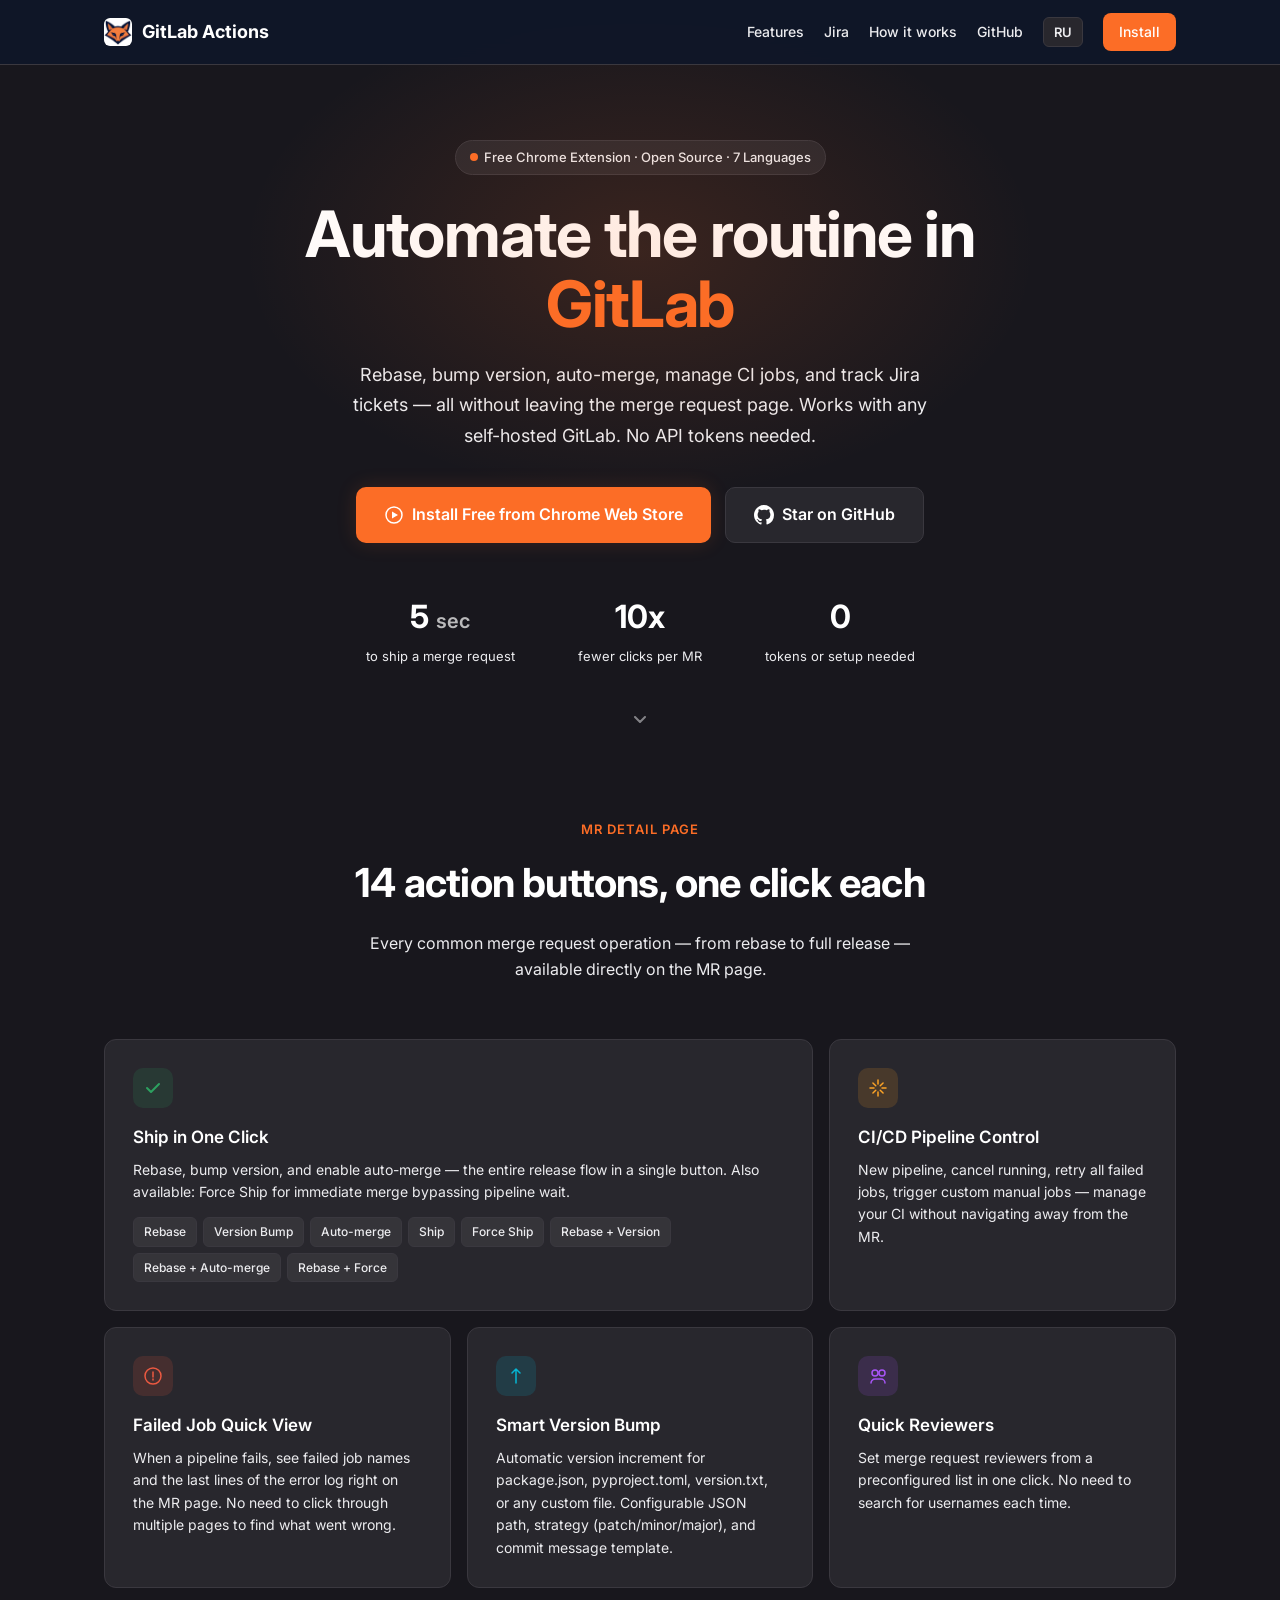
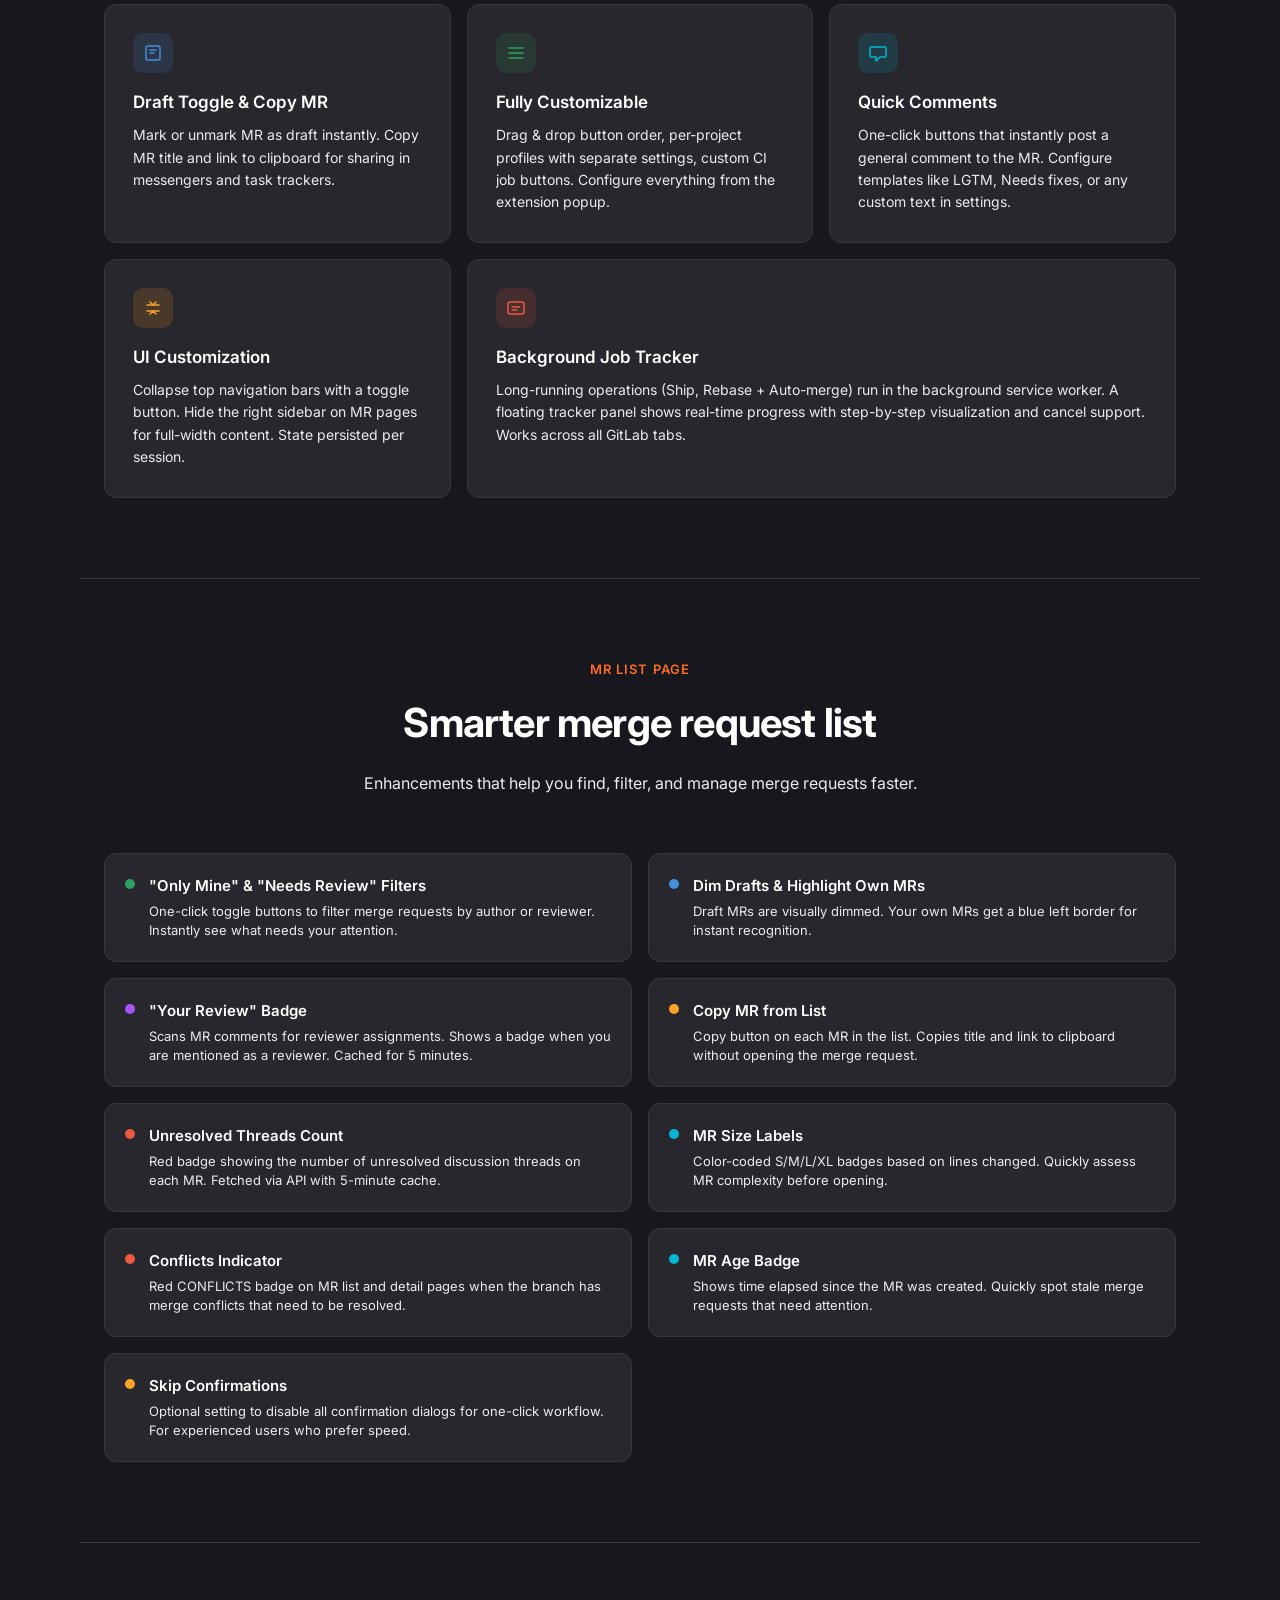
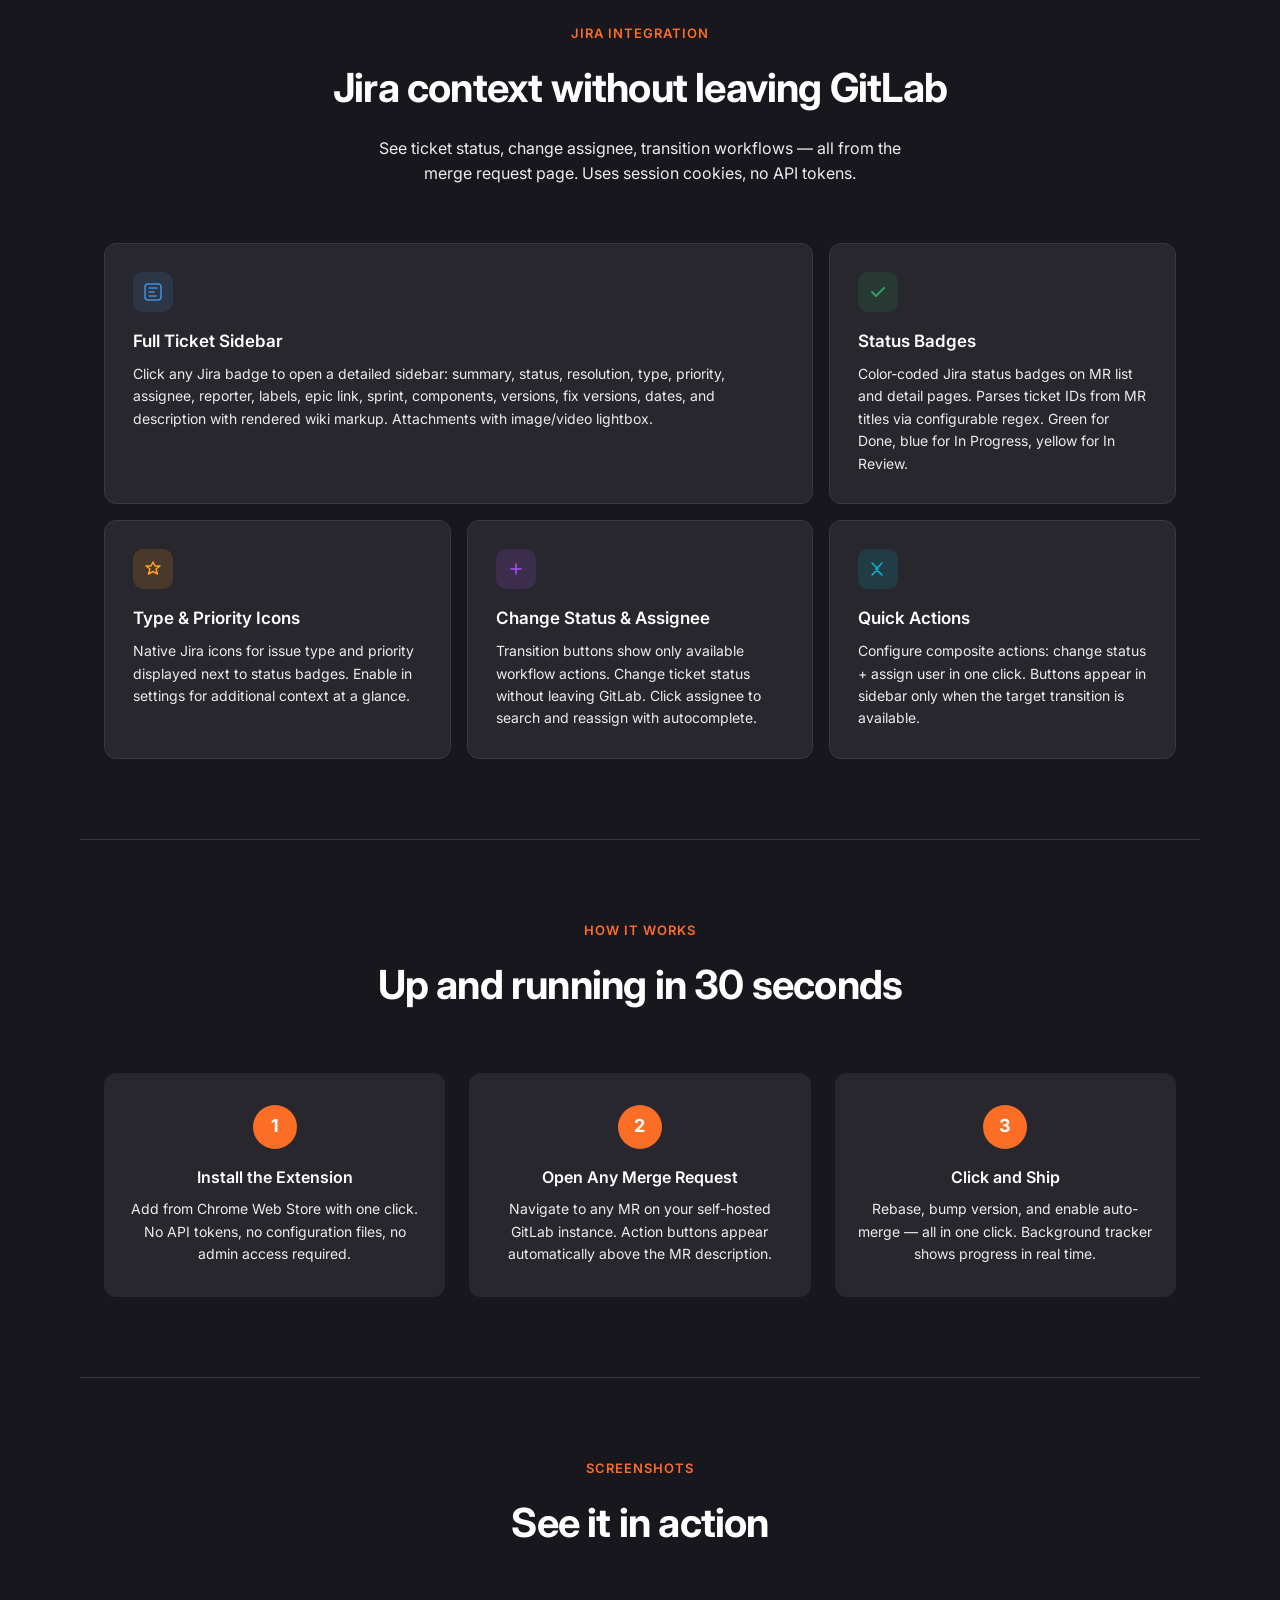
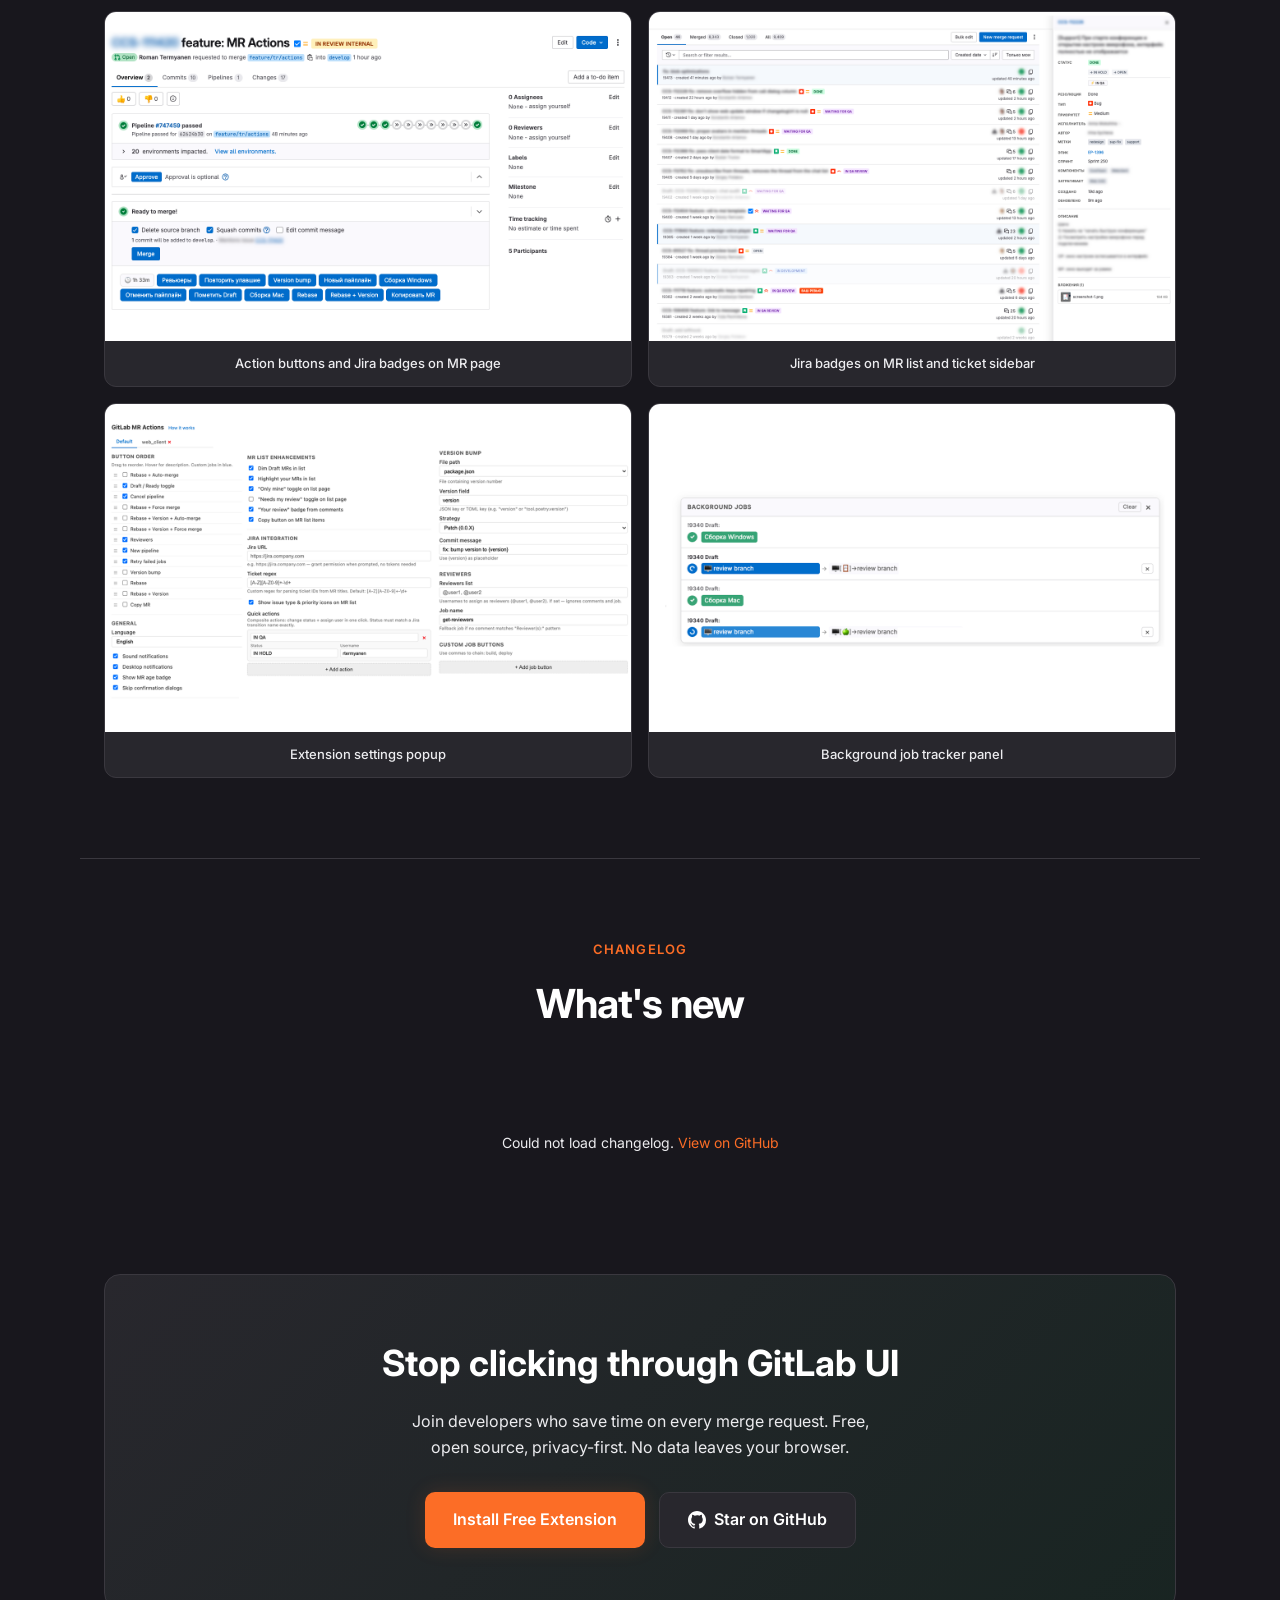
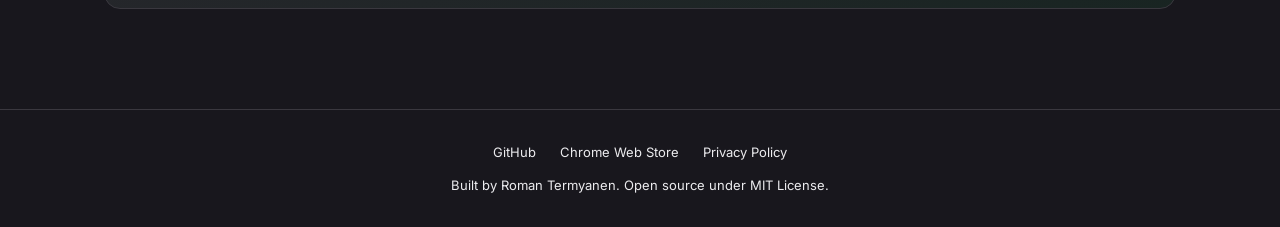
==== commit 4affc284: "feature: failed job quick view" ====
--- a/docs/index.html
+++ b/docs/index.html
@@ -479,6 +479,14 @@
         <h3 data-i18n="fCiTitle">CI/CD Pipeline Control</h3>
         <p data-i18n="fCiDesc">New pipeline, cancel running, retry all failed jobs, trigger custom manual jobs &mdash; manage your CI without navigating away from the MR.</p>
       </div>
+      <!-- Failed Job Quick View -->
+      <div class="bento-card">
+        <div class="bento-icon icon-red">
+          <svg width="20" height="20" viewBox="0 0 20 20" fill="none"><path d="M10 2a8 8 0 100 16 8 8 0 000-16zM10 6v5M10 13v1" stroke="currentColor" stroke-width="1.5" stroke-linecap="round"/></svg>
+        </div>
+        <h3 data-i18n="fFailedJobTitle">Failed Job Quick View</h3>
+        <p data-i18n="fFailedJobDesc">When a pipeline fails, see failed job names and the last lines of the error log right on the MR page. No need to click through multiple pages to find what went wrong.</p>
+      </div>
       <!-- Version bump -->
       <div class="bento-card">
         <div class="bento-icon icon-cyan">
@@ -756,6 +764,8 @@
         fShipDesc: 'Rebase, bump version, and enable auto-merge \u2014 the entire release flow in a single button. Also available: Force Ship for immediate merge bypassing pipeline wait.',
         fCiTitle: 'CI/CD Pipeline Control',
         fCiDesc: 'New pipeline, cancel running, retry all failed jobs, trigger custom manual jobs \u2014 manage your CI without navigating away from the MR.',
+        fFailedJobTitle: 'Failed Job Quick View',
+        fFailedJobDesc: 'When a pipeline fails, see failed job names and the last lines of the error log right on the MR page. No need to click through multiple pages to find what went wrong.',
         fVersionTitle: 'Smart Version Bump',
         fVersionDesc: 'Automatic version increment for package.json, pyproject.toml, version.txt, or any custom file. Configurable JSON path, strategy (patch/minor/major), and commit message template.',
         fReviewTitle: 'Quick Reviewers',
@@ -839,6 +849,8 @@
         fShipDesc: 'Rebase, поднятие версии и auto-merge \u2014 весь процесс релиза в одном клике. Также доступен Force Ship для немедленного мержа без ожидания пайплайна.',
         fCiTitle: 'Управление CI/CD',
         fCiDesc: 'Новый пайплайн, отмена запущенного, перезапуск упавших джобов, запуск кастомных ручных джобов \u2014 всё без перехода на другие страницы.',
+        fFailedJobTitle: 'Быстрый просмотр ошибок',
+        fFailedJobDesc: 'При падении пайплайна показывает имена упавших джобов и последние строки лога ошибки прямо на странице MR. Не нужно кликать в пайплайн, чтобы найти ошибку.',
         fVersionTitle: 'Умный Version Bump',
         fVersionDesc: 'Автоматическое поднятие версии в package.json, pyproject.toml, version.txt или любом другом файле. Настраиваемый путь, стратегия (patch/minor/major) и шаблон коммита.',
         fReviewTitle: 'Быстрые ревьюеры',
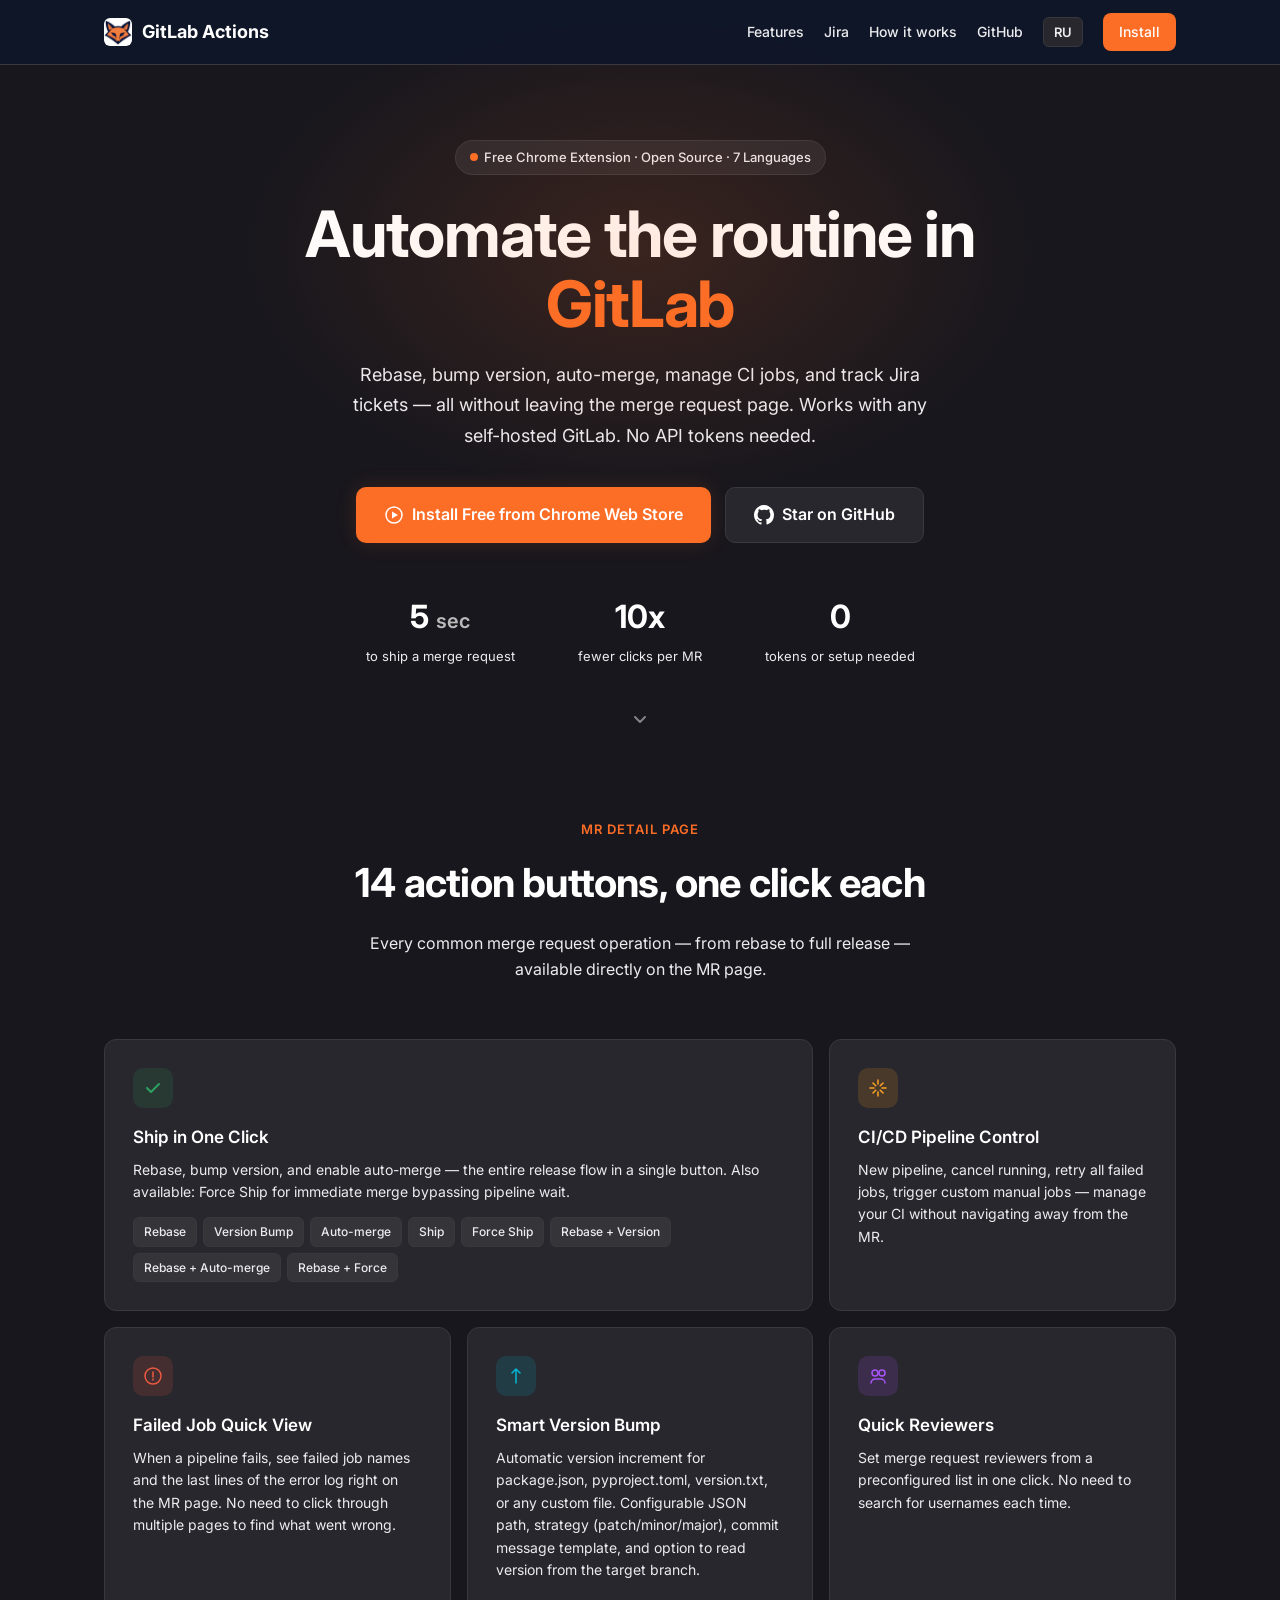
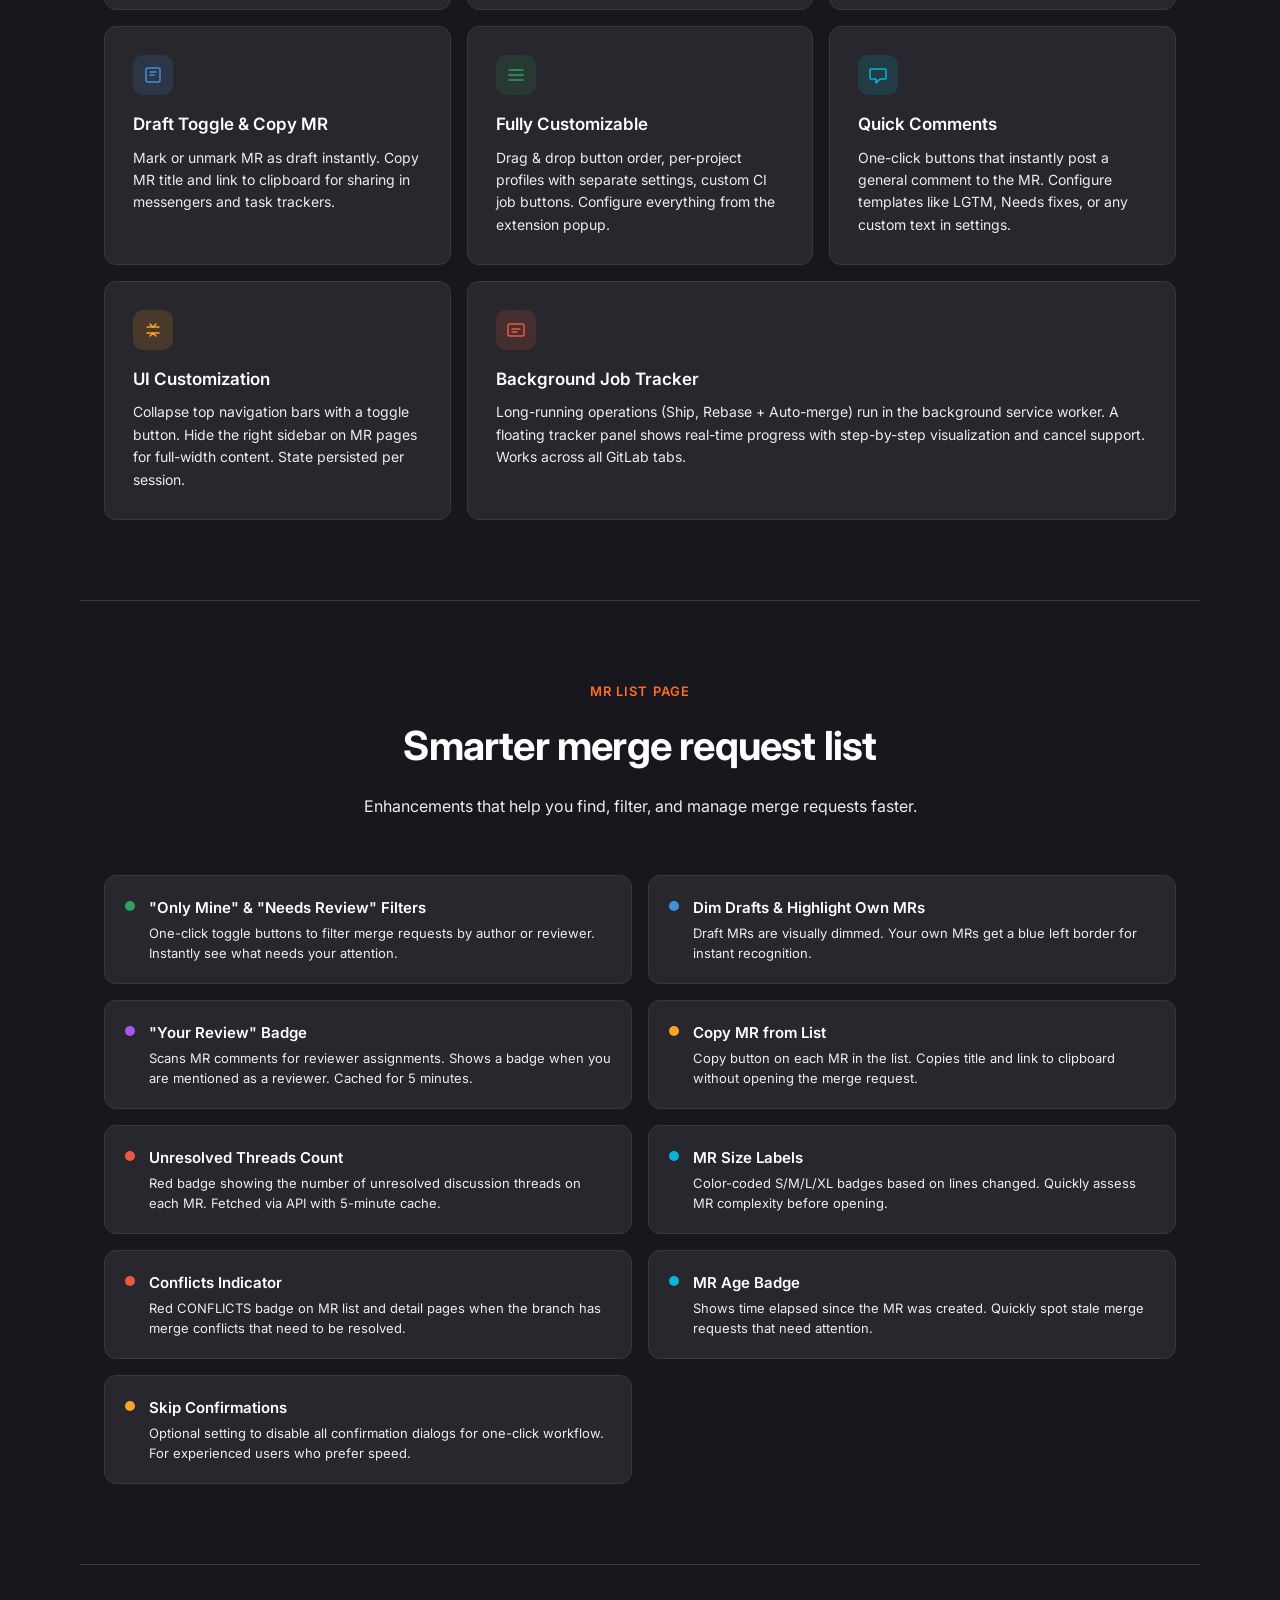
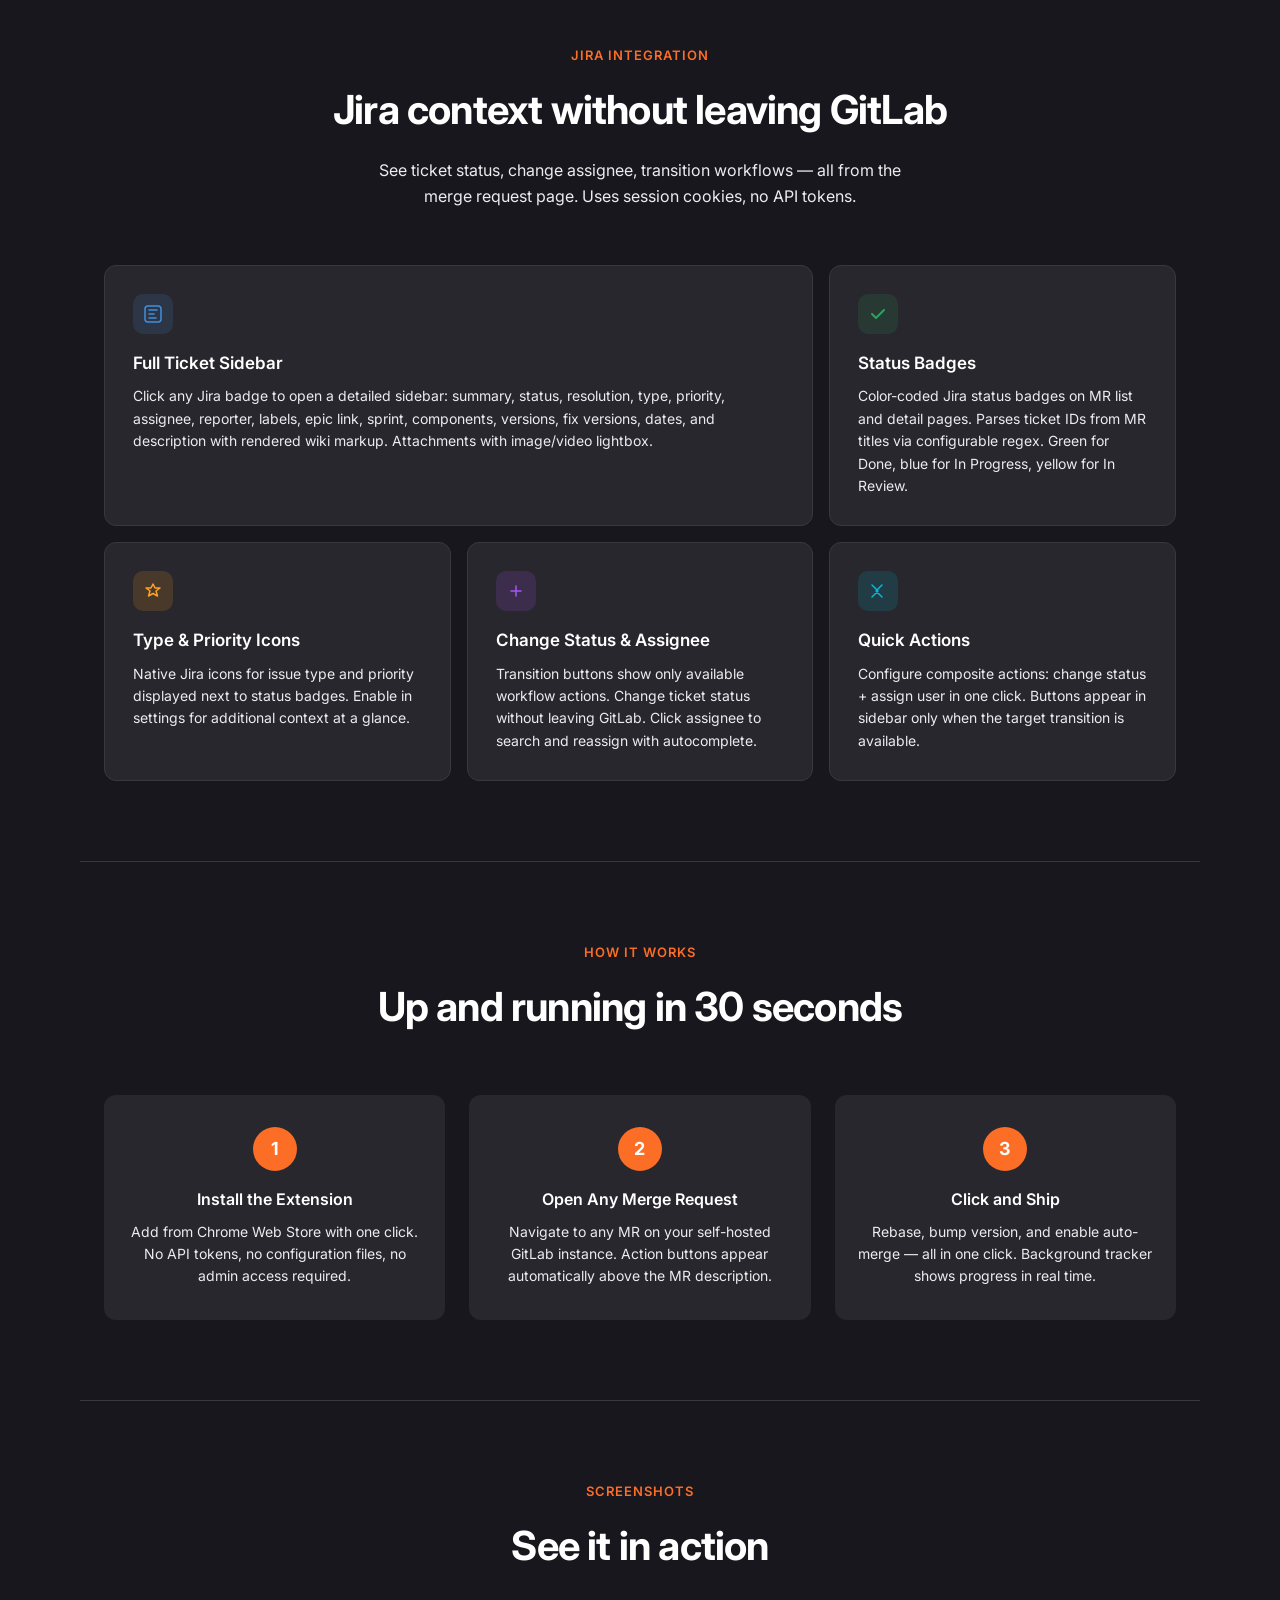
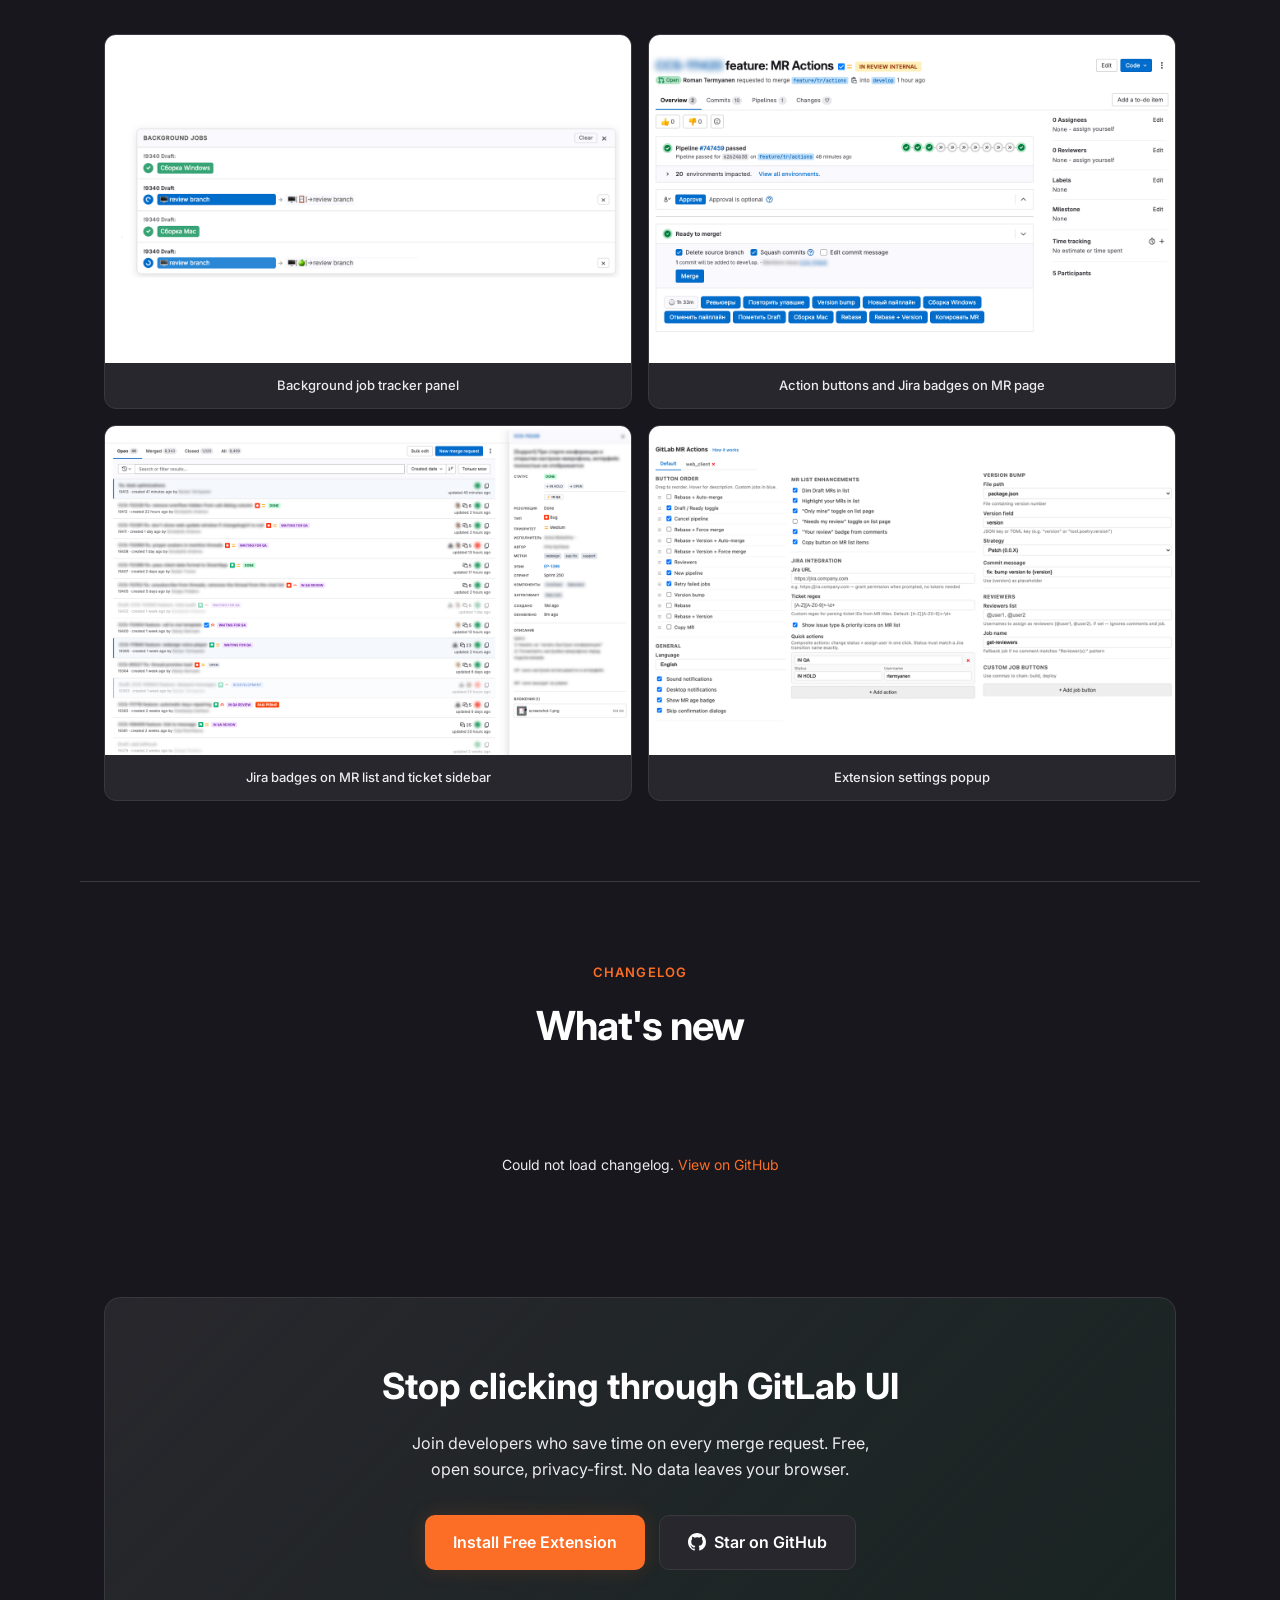
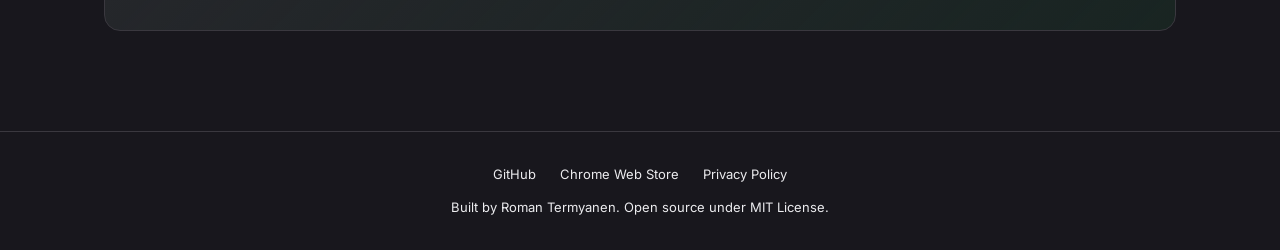
==== commit 4be77f9c: "feature: add version-from-target option and hide rebase buttons for merge-commit strategy" ====
--- a/docs/index.html
+++ b/docs/index.html
@@ -493,7 +493,7 @@
           <svg width="20" height="20" viewBox="0 0 20 20" fill="none"><path d="M10 3v14M6 7l4-4 4 4" stroke="currentColor" stroke-width="1.5" stroke-linecap="round" stroke-linejoin="round"/></svg>
         </div>
         <h3 data-i18n="fVersionTitle">Smart Version Bump</h3>
-        <p data-i18n="fVersionDesc">Automatic version increment for package.json, pyproject.toml, version.txt, or any custom file. Configurable JSON path, strategy (patch/minor/major), and commit message template.</p>
+        <p data-i18n="fVersionDesc">Automatic version increment for package.json, pyproject.toml, version.txt, or any custom file. Configurable JSON path, strategy (patch/minor/major), commit message template, and option to read version from the target branch.</p>
       </div>
       <!-- Reviewers -->
       <div class="bento-card">
@@ -767,7 +767,7 @@
         fFailedJobTitle: 'Failed Job Quick View',
         fFailedJobDesc: 'When a pipeline fails, see failed job names and the last lines of the error log right on the MR page. No need to click through multiple pages to find what went wrong.',
         fVersionTitle: 'Smart Version Bump',
-        fVersionDesc: 'Automatic version increment for package.json, pyproject.toml, version.txt, or any custom file. Configurable JSON path, strategy (patch/minor/major), and commit message template.',
+        fVersionDesc: 'Automatic version increment for package.json, pyproject.toml, version.txt, or any custom file. Configurable JSON path, strategy (patch/minor/major), commit message template, and option to read version from the target branch.',
         fReviewTitle: 'Quick Reviewers',
         fReviewDesc: 'Set merge request reviewers from a preconfigured list in one click. No need to search for usernames each time.',
         fDraftTitle: 'Draft Toggle & Copy MR',
@@ -852,7 +852,7 @@
         fFailedJobTitle: 'Быстрый просмотр ошибок',
         fFailedJobDesc: 'При падении пайплайна показывает имена упавших джобов и последние строки лога ошибки прямо на странице MR. Не нужно кликать в пайплайн, чтобы найти ошибку.',
         fVersionTitle: 'Умный Version Bump',
-        fVersionDesc: 'Автоматическое поднятие версии в package.json, pyproject.toml, version.txt или любом другом файле. Настраиваемый путь, стратегия (patch/minor/major) и шаблон коммита.',
+        fVersionDesc: 'Автоматическое поднятие версии в package.json, pyproject.toml, version.txt или любом другом файле. Настраиваемый путь, стратегия (patch/minor/major), шаблон коммита и чтение версии из target-ветки.',
         fReviewTitle: 'Быстрые ревьюеры',
         fReviewDesc: 'Назначение ревьюеров из предварительно настроенного списка в один клик. Не нужно каждый раз искать юзернеймы.',
         fDraftTitle: 'Draft Toggle и Copy MR',
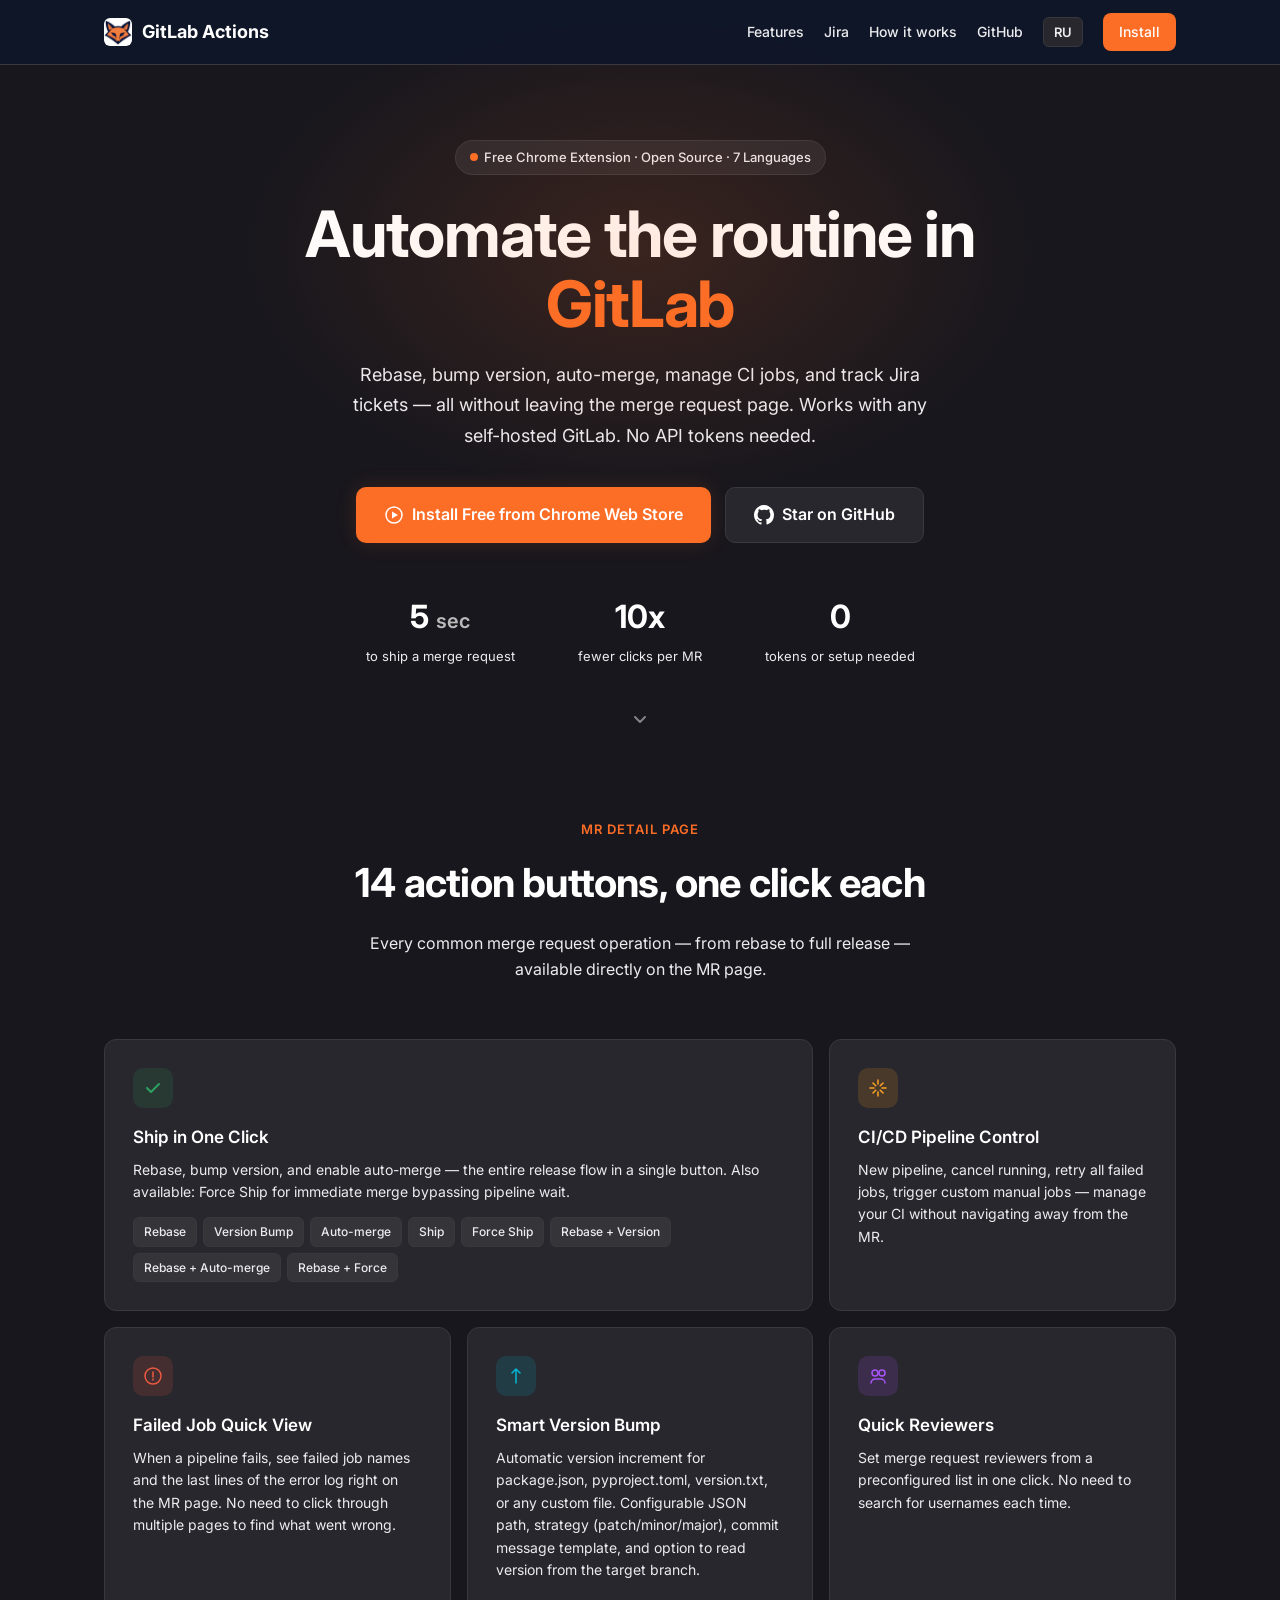
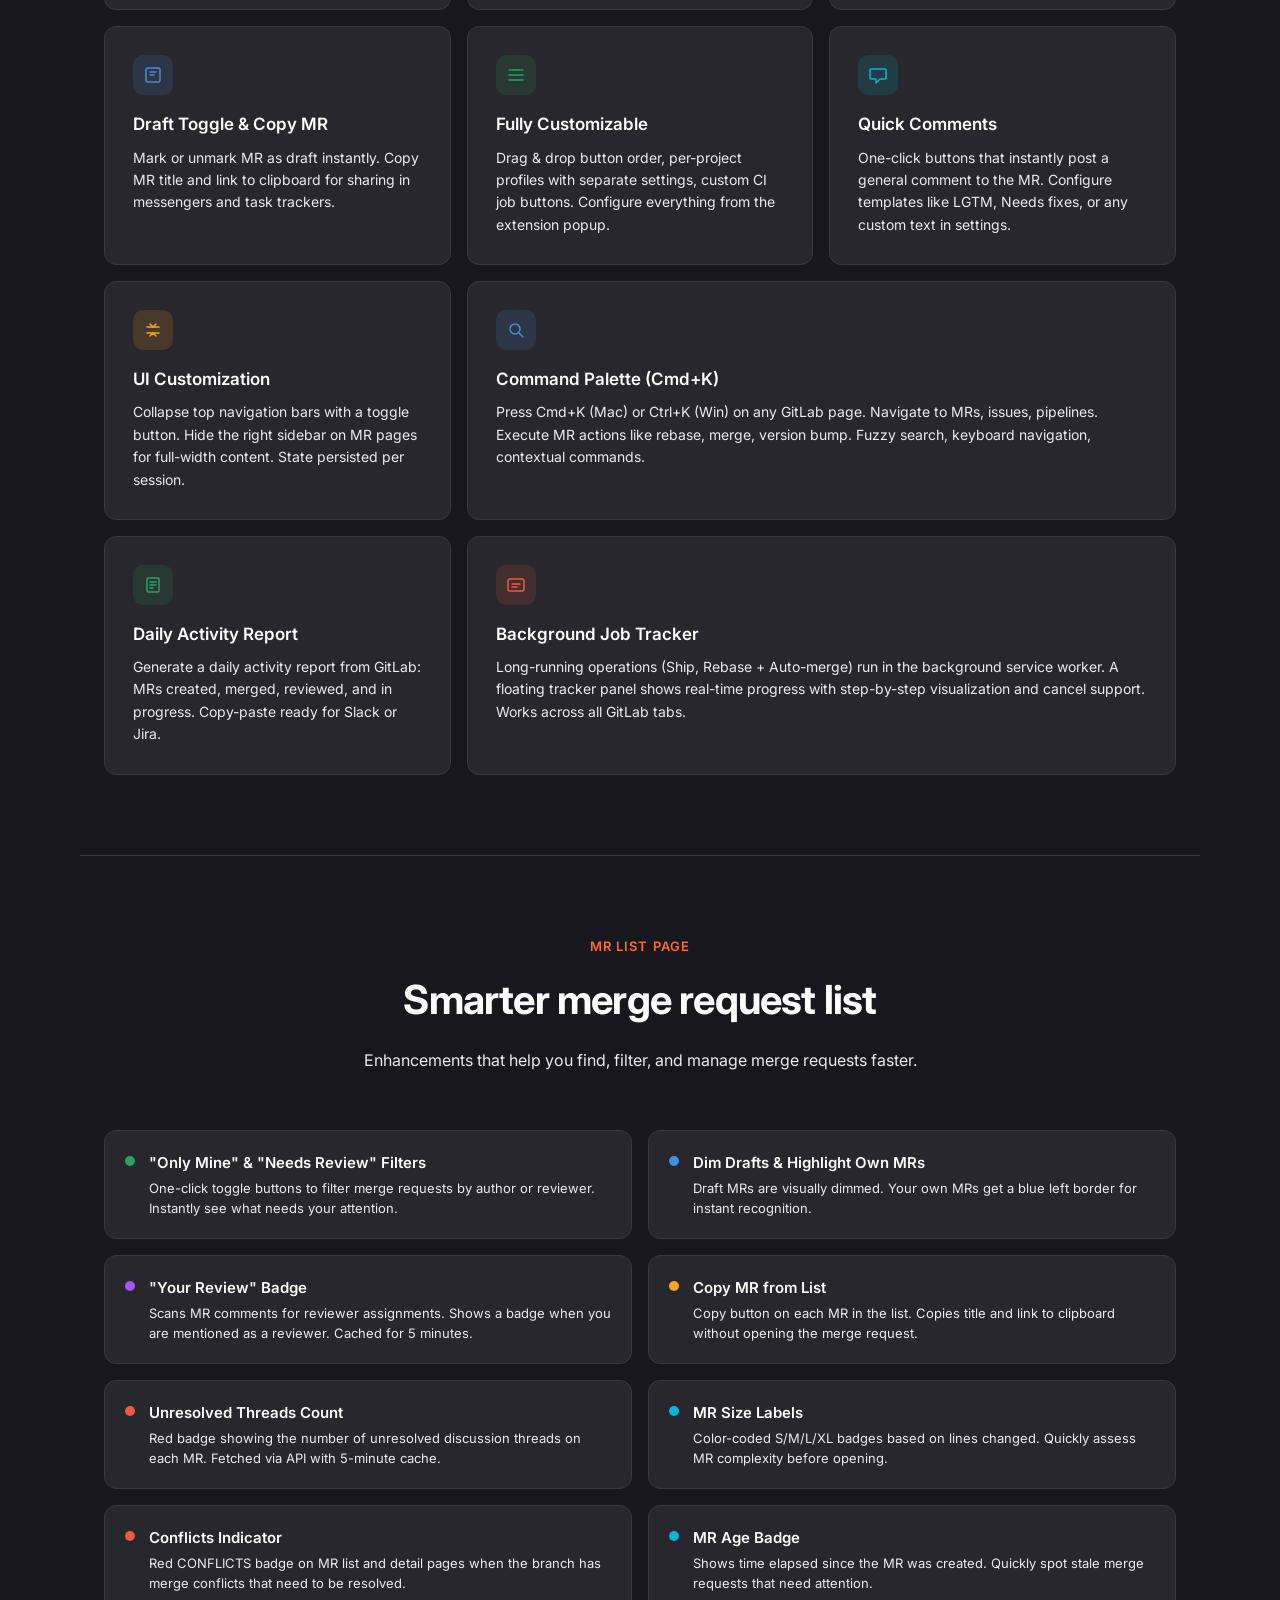
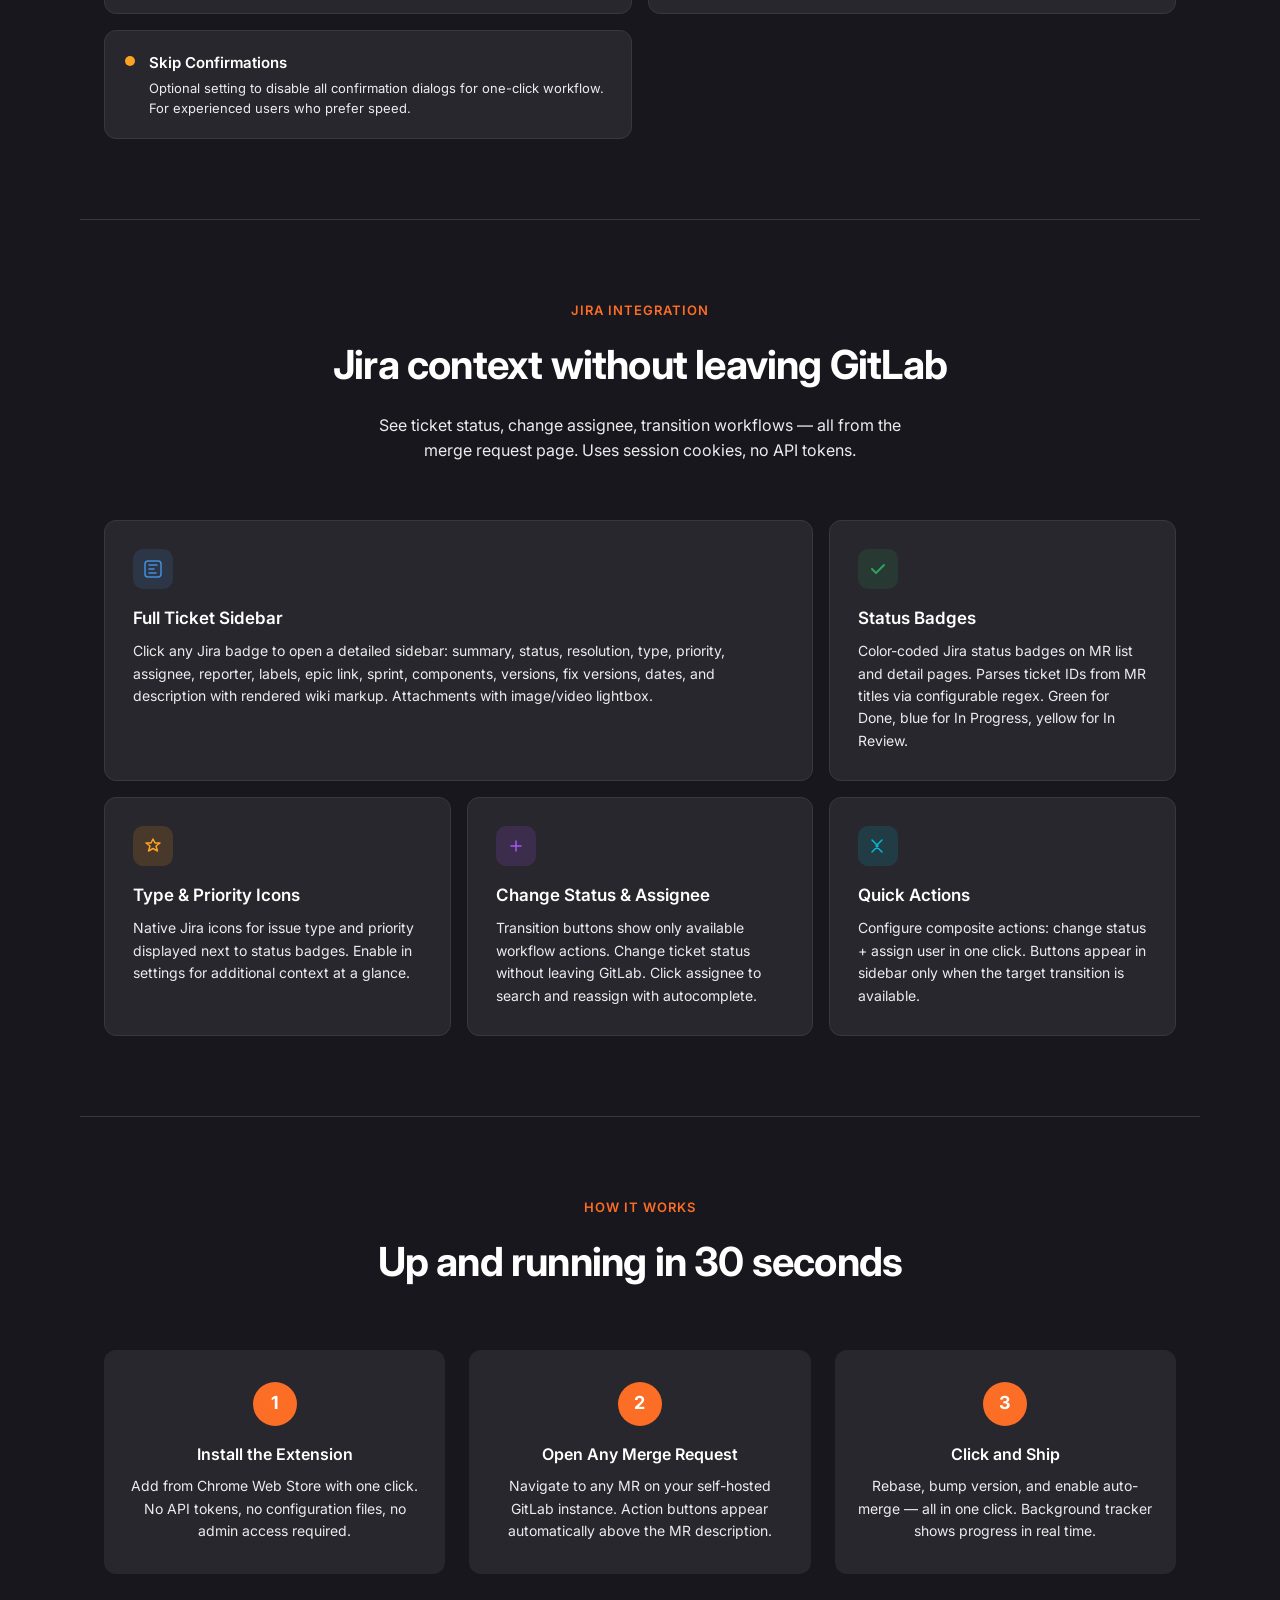
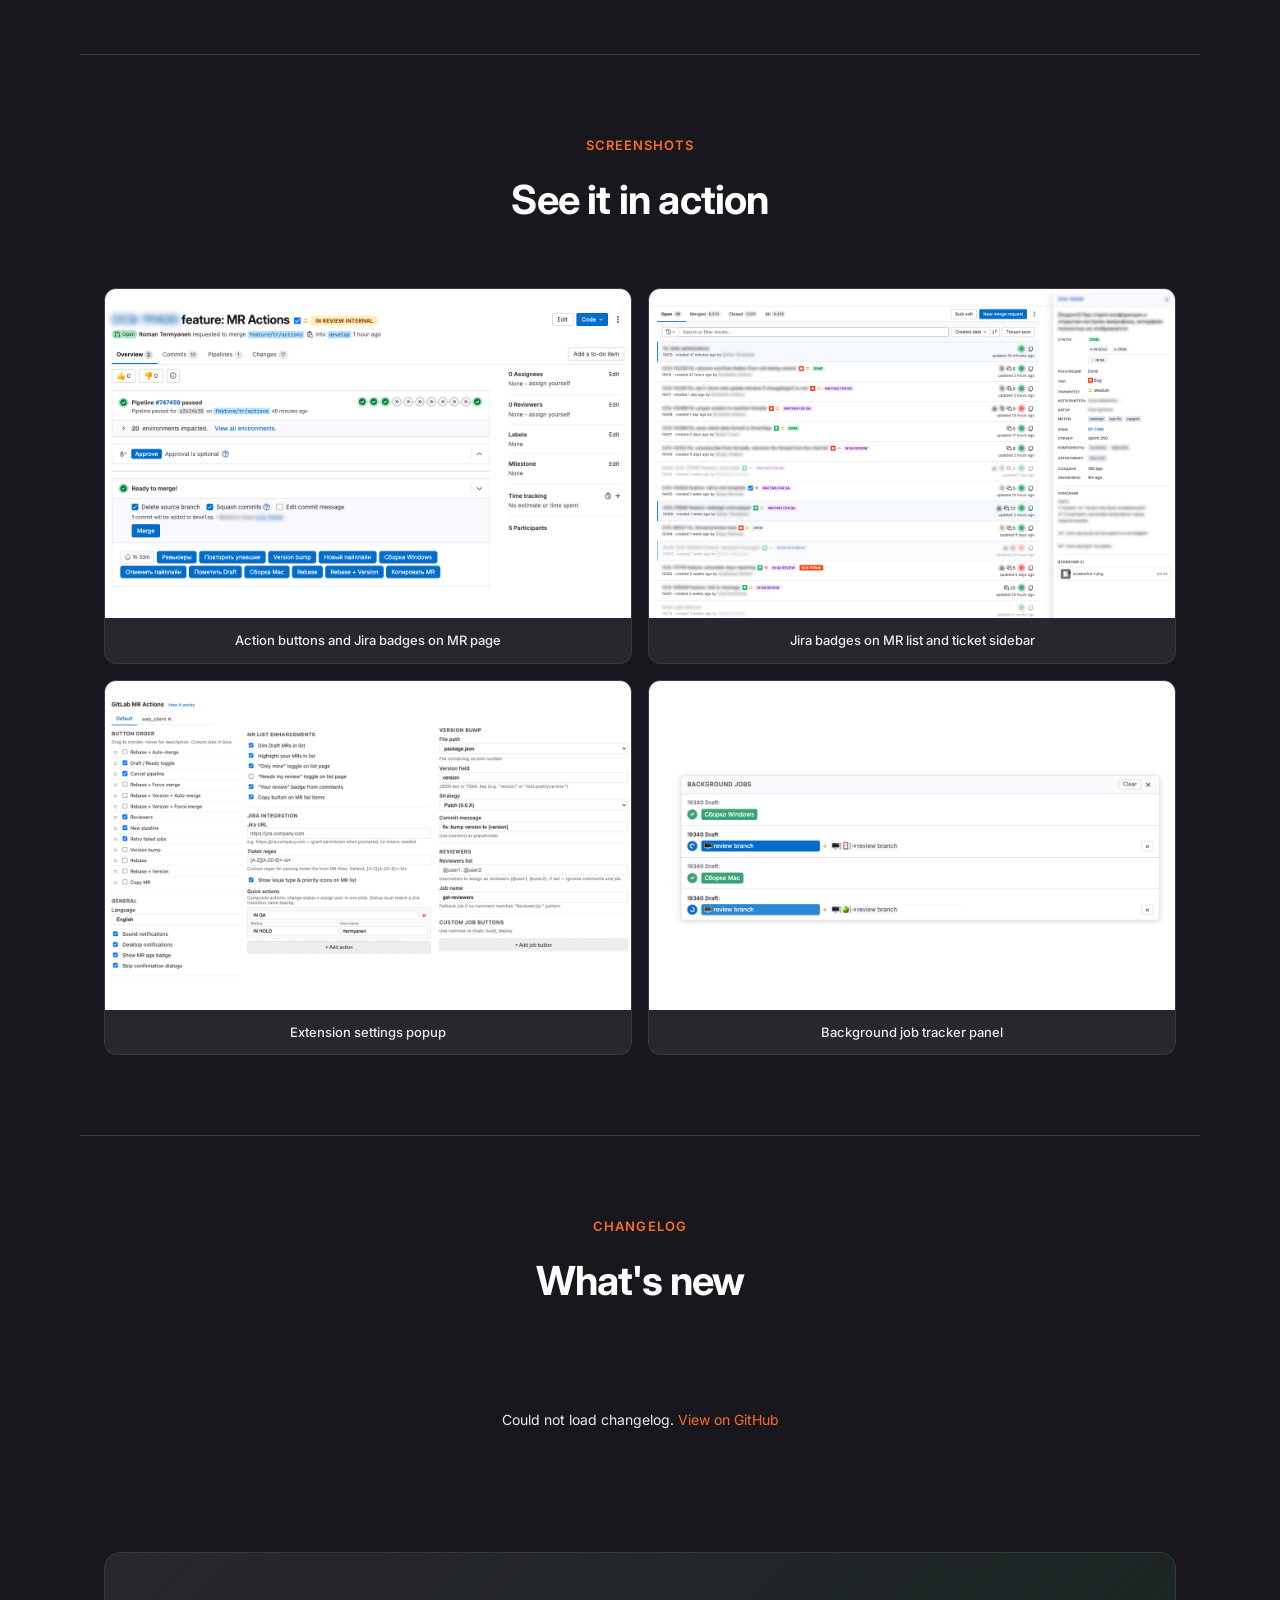
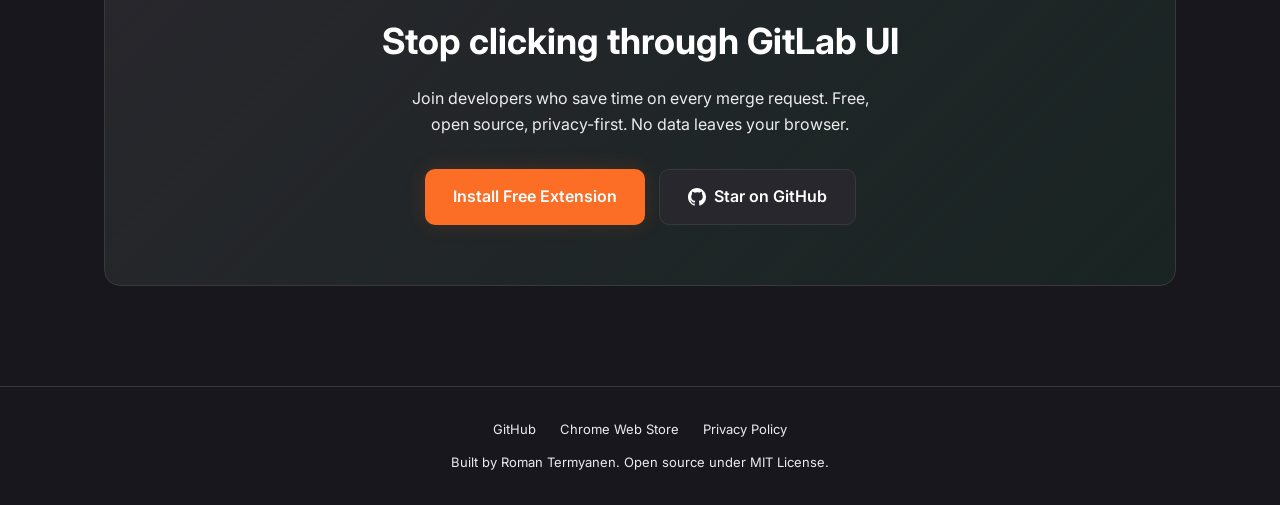
==== commit c2a9dfb1: "feature: command palette (Cmd+K) and daily activity report" ====
--- a/docs/index.html
+++ b/docs/index.html
@@ -535,6 +535,22 @@
         <h3 data-i18n="fUiTitle">UI Customization</h3>
         <p data-i18n="fUiDesc">Collapse top navigation bars with a toggle button. Hide the right sidebar on MR pages for full-width content. State persisted per session.</p>
       </div>
+      <!-- Command Palette -->
+      <div class="bento-card span-2">
+        <div class="bento-icon icon-blue">
+          <svg width="20" height="20" viewBox="0 0 20 20" fill="none"><circle cx="9" cy="9" r="5" stroke="currentColor" stroke-width="1.5"/><path d="M13 13l4 4" stroke="currentColor" stroke-width="1.5" stroke-linecap="round"/></svg>
+        </div>
+        <h3 data-i18n="fCmdPaletteTitle">Command Palette (Cmd+K)</h3>
+        <p data-i18n="fCmdPaletteDesc">Press Cmd+K (Mac) or Ctrl+K (Win) on any GitLab page. Navigate to MRs, issues, pipelines. Execute MR actions like rebase, merge, version bump. Fuzzy search, keyboard navigation, contextual commands.</p>
+      </div>
+      <!-- Daily Activity Report -->
+      <div class="bento-card">
+        <div class="bento-icon icon-green">
+          <svg width="20" height="20" viewBox="0 0 20 20" fill="none"><rect x="4" y="3" width="12" height="14" rx="1.5" stroke="currentColor" stroke-width="1.5"/><path d="M7 7h6M7 10h6M7 13h3" stroke="currentColor" stroke-width="1.5" stroke-linecap="round"/></svg>
+        </div>
+        <h3 data-i18n="fStandupTitle">Daily Activity Report</h3>
+        <p data-i18n="fStandupDesc">Generate a daily activity report from GitLab: MRs created, merged, reviewed, and in progress. Copy-paste ready for Slack or Jira.</p>
+      </div>
       <!-- Background tracker -->
       <div class="bento-card span-2">
         <div class="bento-icon icon-red">
@@ -774,6 +790,10 @@
         fDraftDesc: 'Mark or unmark MR as draft instantly. Copy MR title and link to clipboard for sharing in messengers and task trackers.',
         fCustomTitle: 'Fully Customizable',
         fCustomDesc: 'Drag & drop button order, per-project profiles with separate settings, custom CI job buttons. Configure everything from the extension popup.',
+        fCmdPaletteTitle: 'Command Palette (Cmd+K)',
+        fCmdPaletteDesc: 'Press Cmd+K (Mac) or Ctrl+K (Win) on any GitLab page. Navigate to MRs, issues, pipelines. Execute MR actions like rebase, merge, version bump. Fuzzy search, keyboard navigation, contextual commands.',
+        fStandupTitle: 'Daily Activity Report',
+        fStandupDesc: 'Generate a daily activity report from GitLab: MRs created, merged, reviewed, and in progress. Copy-paste ready for Slack or Jira.',
         fTrackerTitle: 'Background Job Tracker',
         fTrackerDesc: 'Long-running operations (Ship, Rebase + Auto-merge) run in the background service worker. A floating tracker panel shows real-time progress with step-by-step visualization and cancel support. Works across all GitLab tabs.',
 
@@ -859,6 +879,10 @@
         fDraftDesc: 'Мгновенная отметка MR как черновика. Копирование заголовка и ссылки MR в буфер обмена для отправки в мессенджеры и трекеры задач.',
         fCustomTitle: 'Полная настройка',
         fCustomDesc: 'Drag & drop порядок кнопок, профили по проектам с отдельными настройками, кастомные CI-джобы. Всё настраивается из попапа расширения.',
+        fCmdPaletteTitle: 'Командная палитра (Cmd+K)',
+        fCmdPaletteDesc: 'Нажмите Cmd+K (Mac) или Ctrl+K (Win) на любой странице GitLab. Навигация к MR, issues, pipelines. Выполнение действий: rebase, merge, version bump. Поиск, навигация клавишами, контекстные команды.',
+        fStandupTitle: 'Отчёт по дневной активности',
+        fStandupDesc: 'Сгенерируйте отчёт по активности за день: созданные, смёрженные и отревьюенные MR. Готов для вставки в Slack или Jira.',
         fTrackerTitle: 'Трекер фоновых задач',
         fTrackerDesc: 'Долгие операции (Ship, Rebase + Auto-merge) выполняются в фоновом service worker. Плавающая панель показывает прогресс в реальном времени с визуализацией шагов и кнопкой отмены. Работает на всех вкладках GitLab.',
 
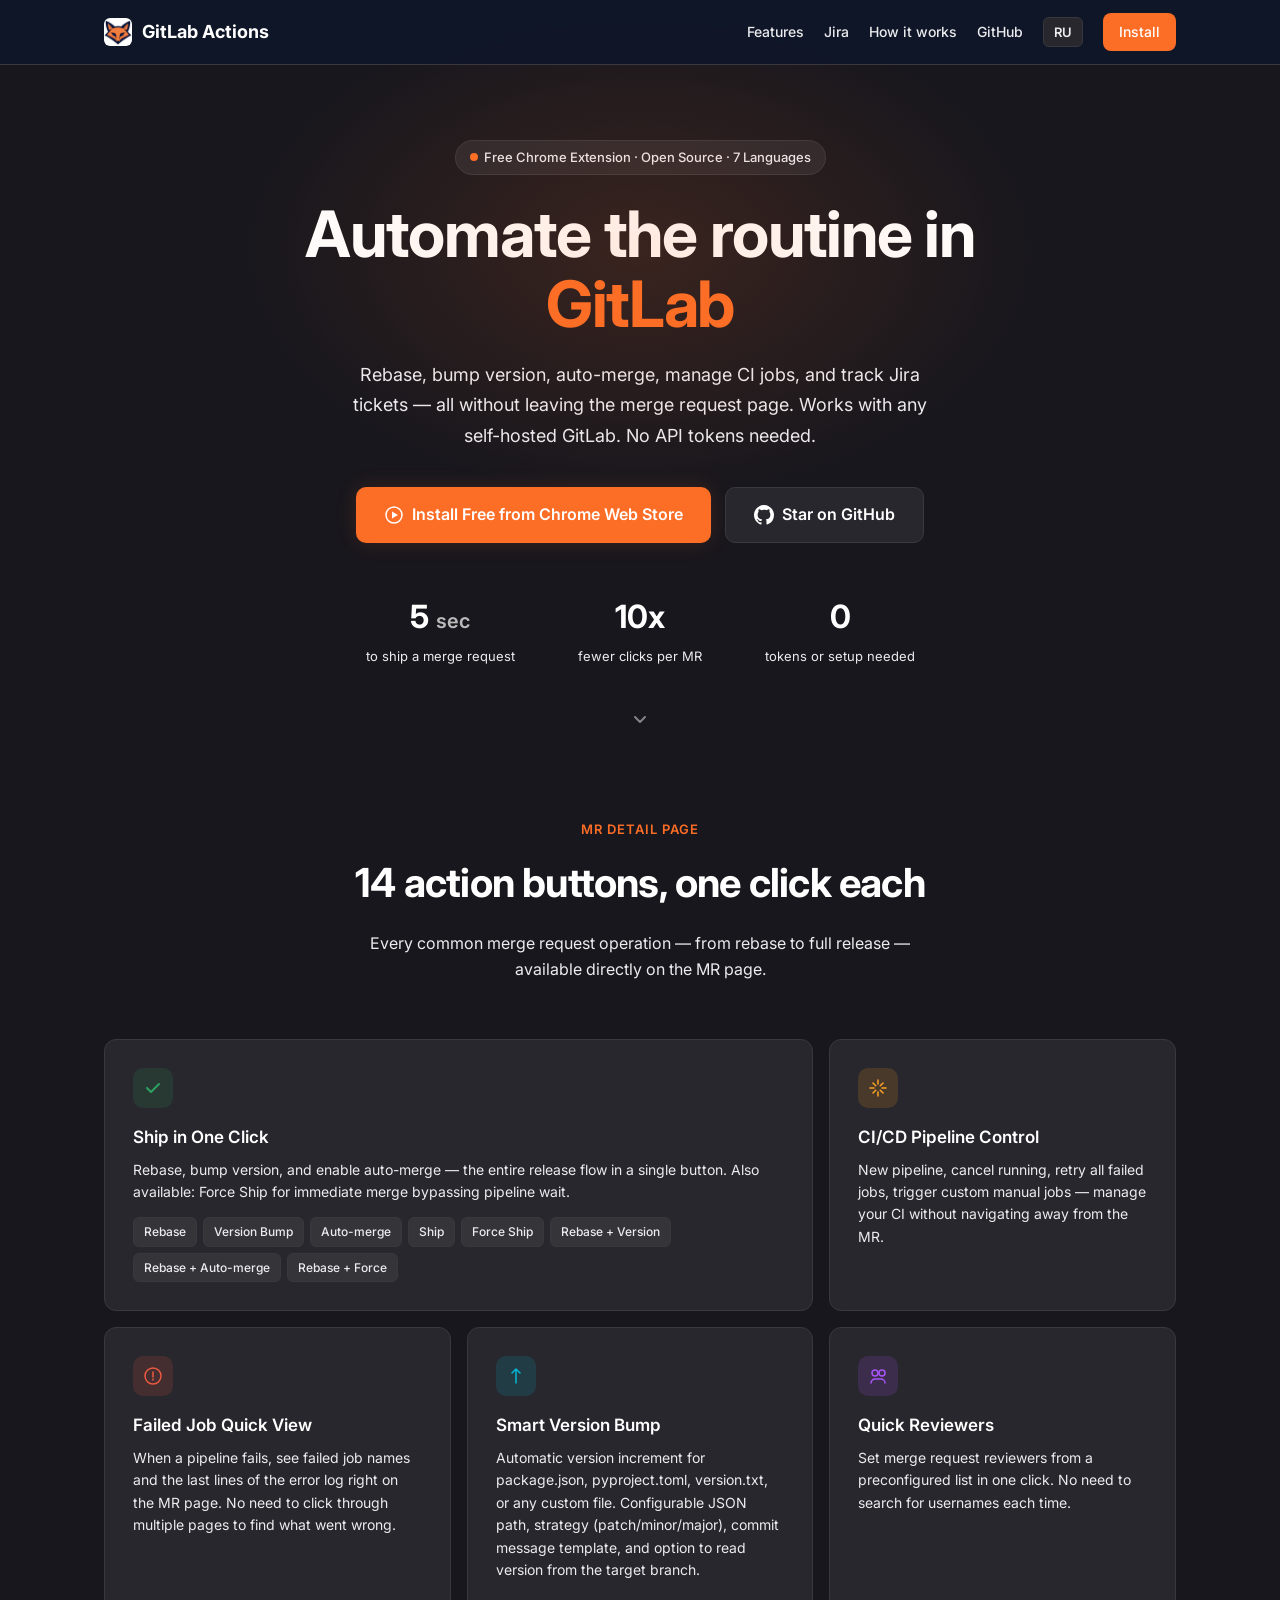
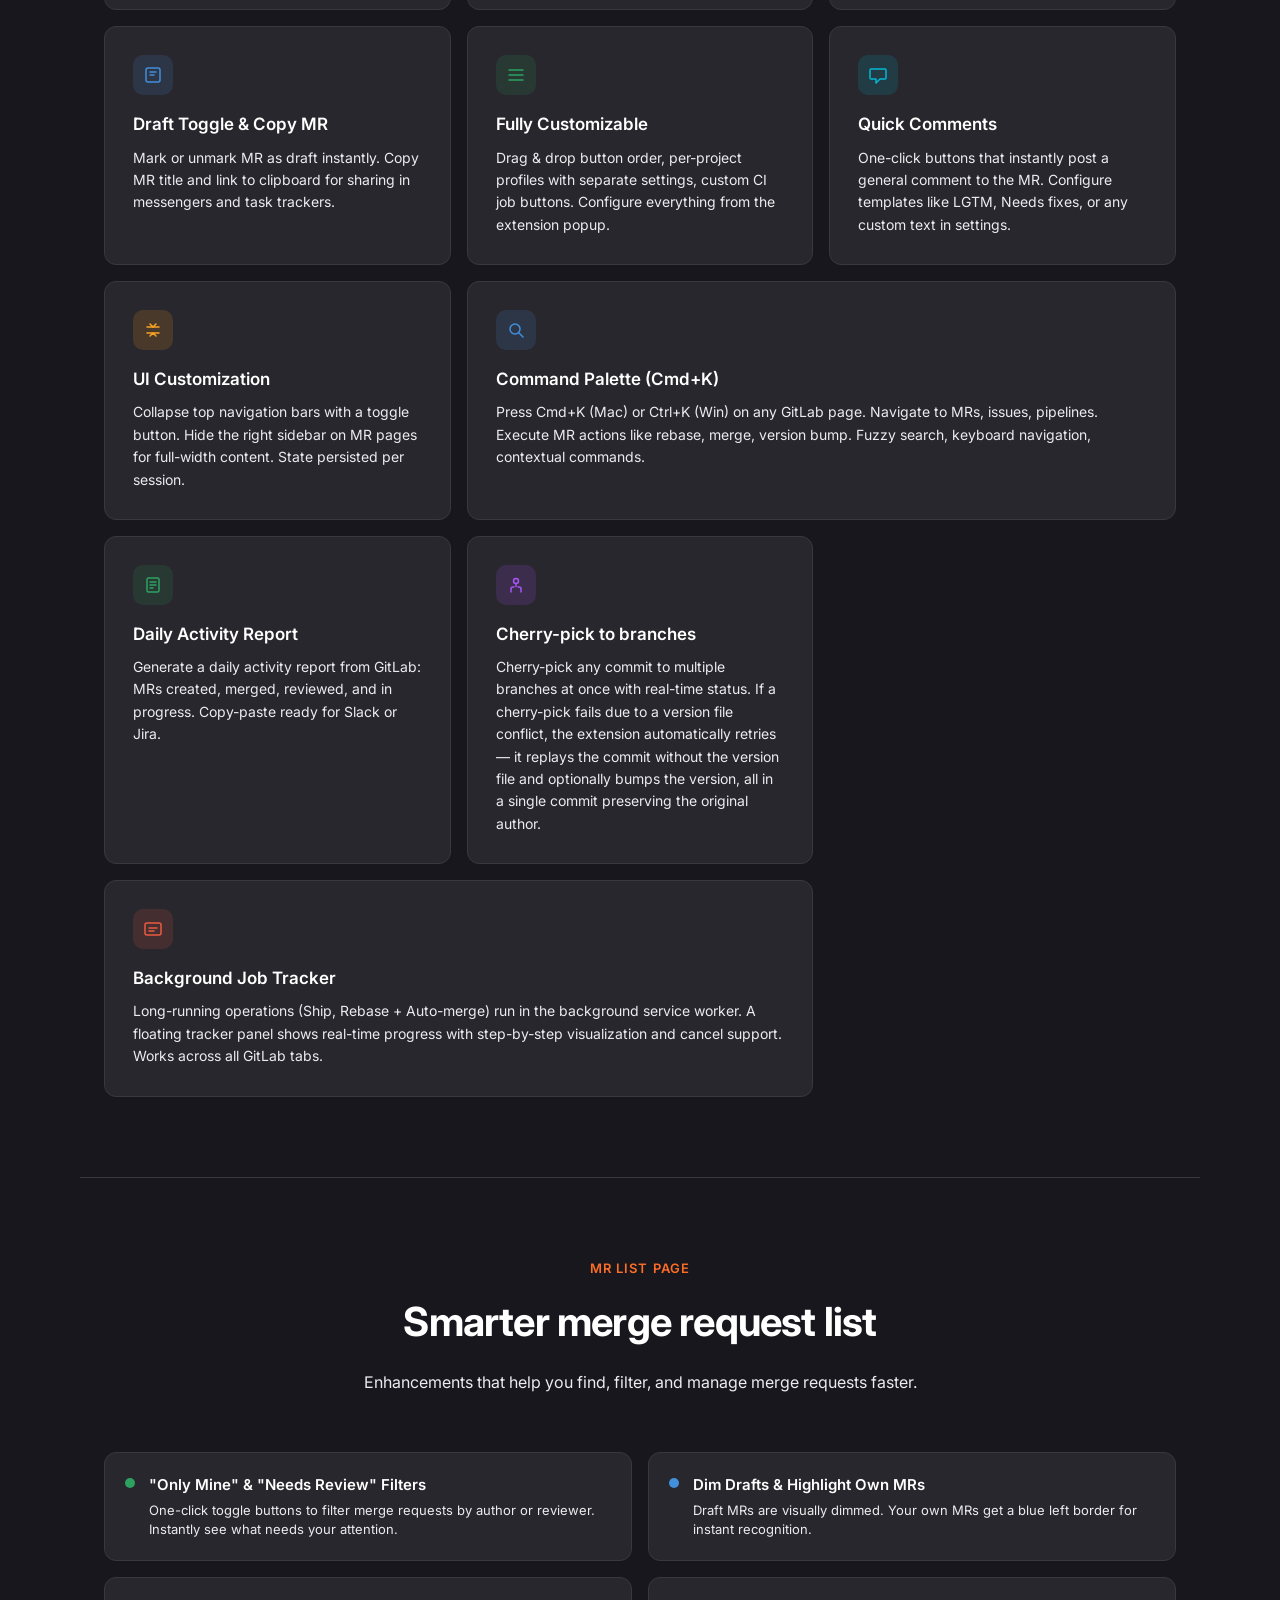
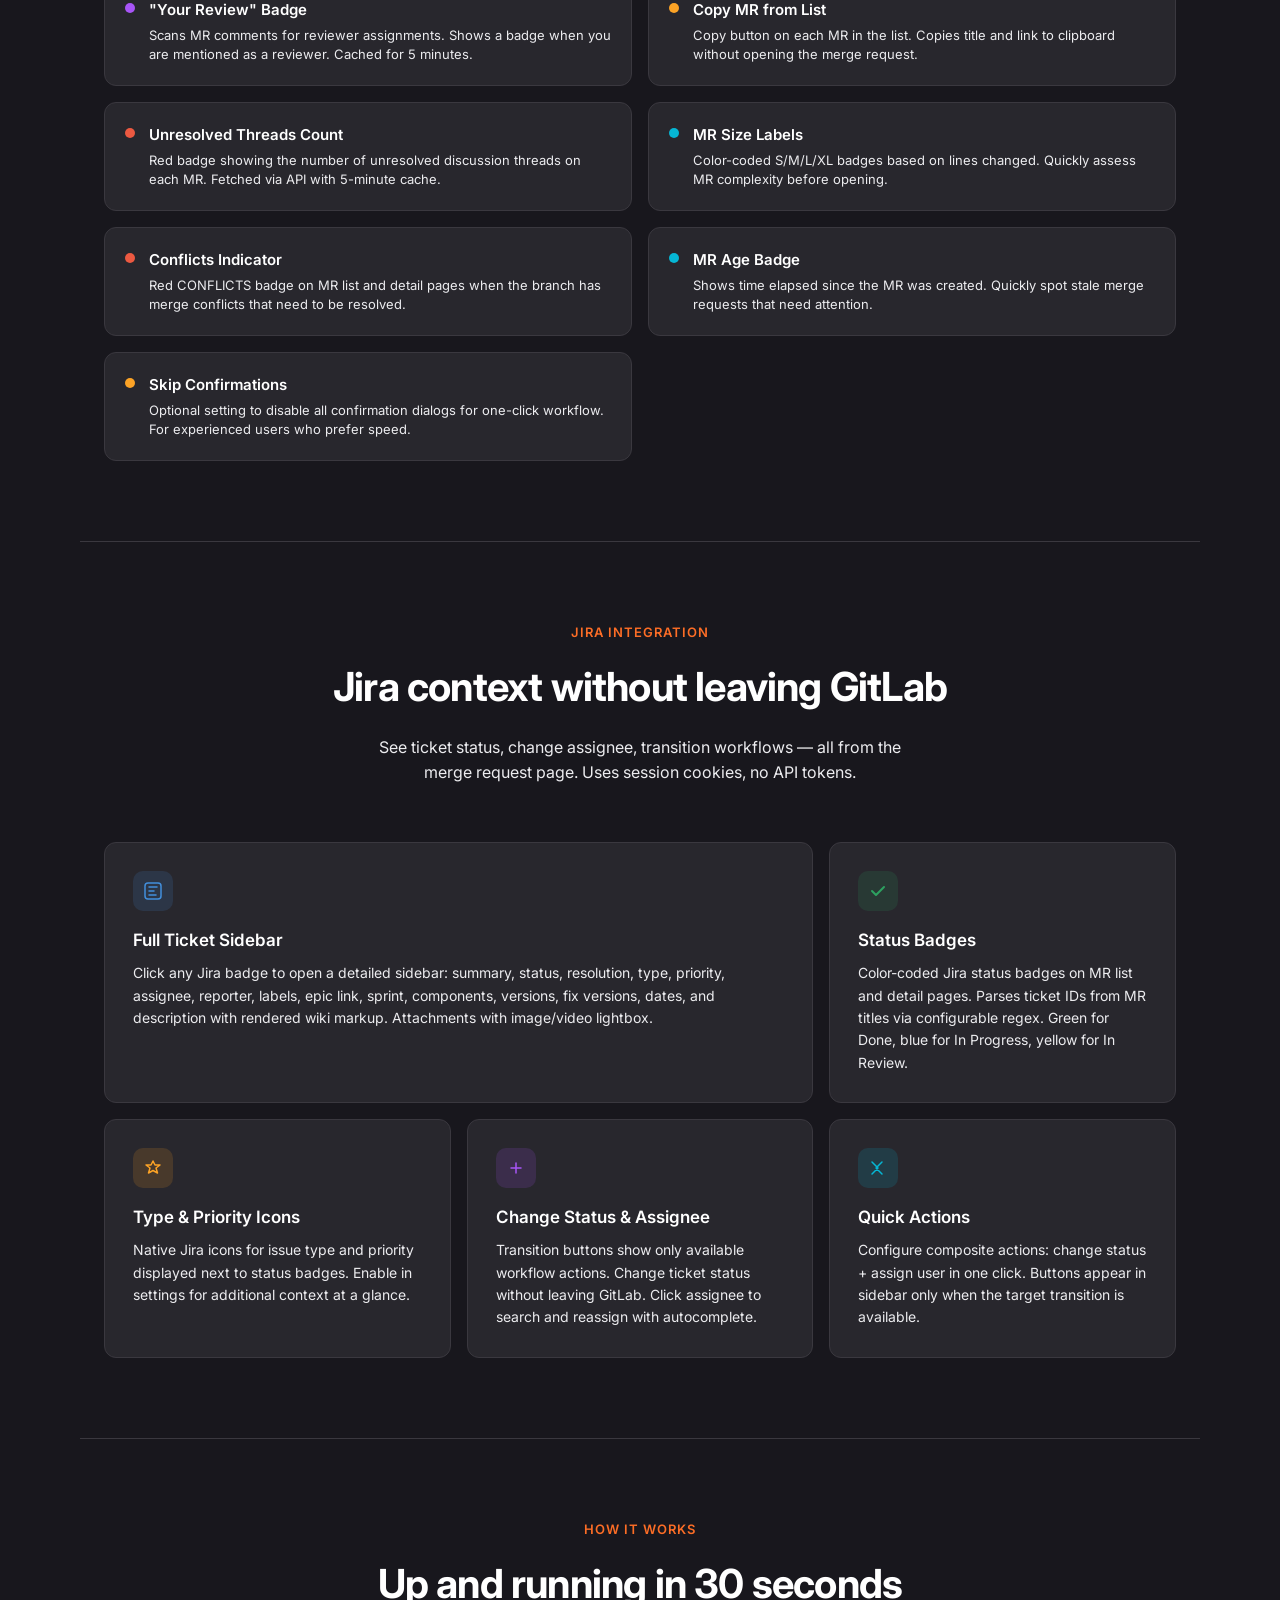
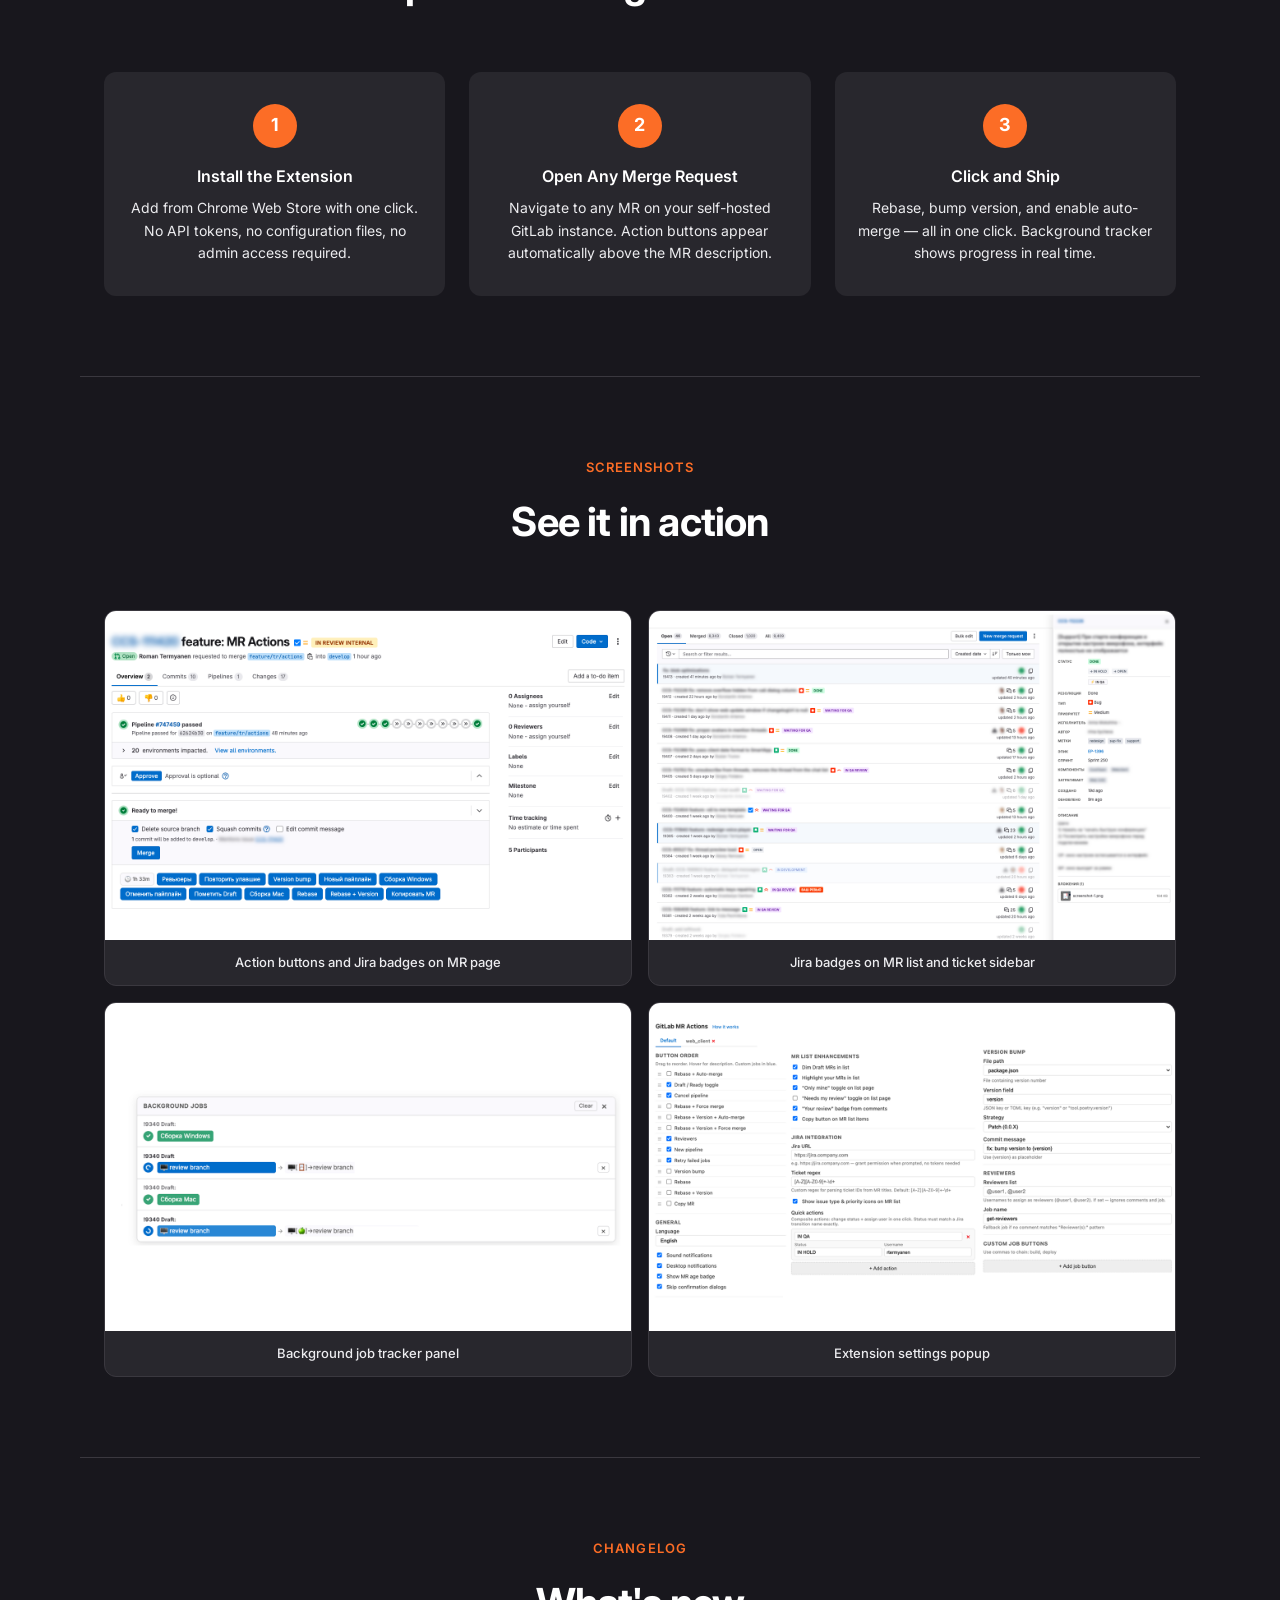
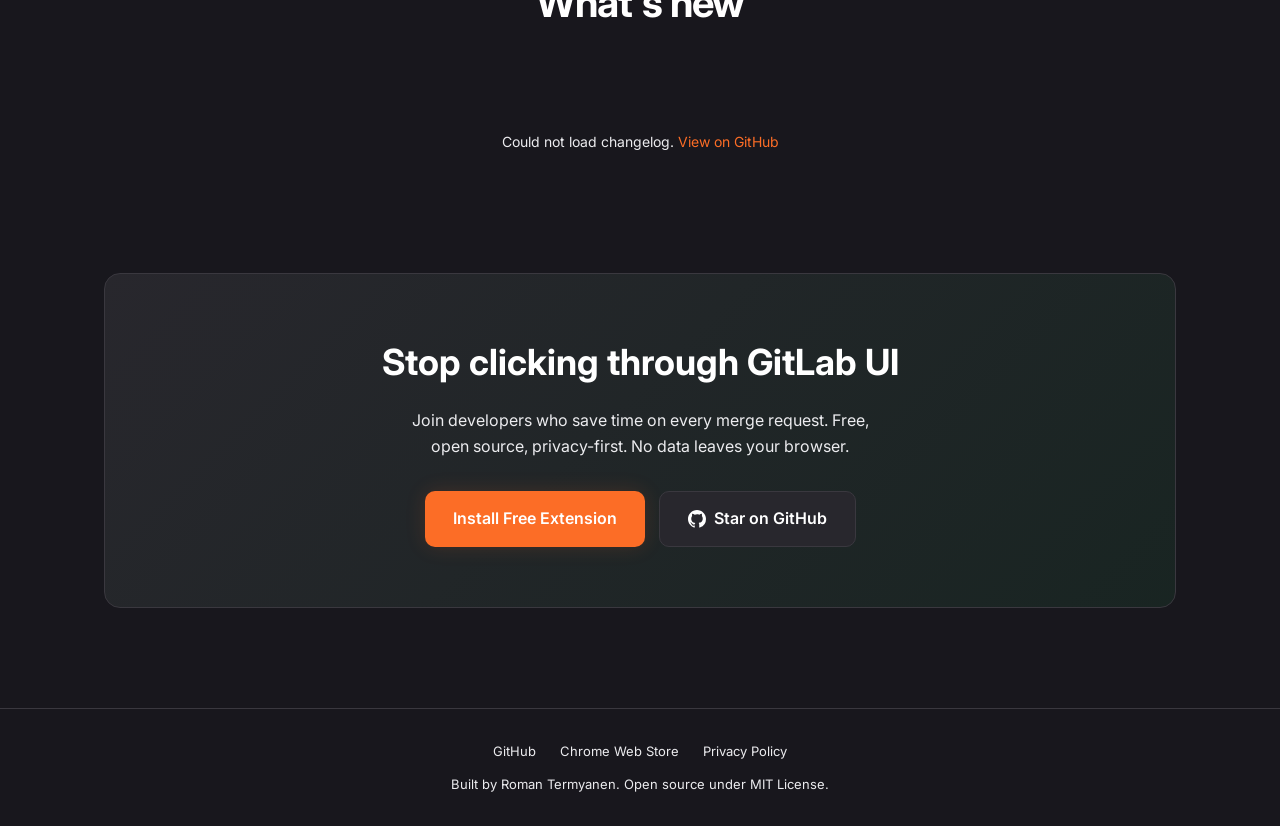
==== commit c8a2716d: "feature: cherry-pick to multiple branches with smart conflict fallback" ====
--- a/docs/index.html
+++ b/docs/index.html
@@ -551,6 +551,14 @@
         <h3 data-i18n="fStandupTitle">Daily Activity Report</h3>
         <p data-i18n="fStandupDesc">Generate a daily activity report from GitLab: MRs created, merged, reviewed, and in progress. Copy-paste ready for Slack or Jira.</p>
       </div>
+      <!-- Cherry-pick -->
+      <div class="bento-card">
+        <div class="bento-icon icon-purple">
+          <svg width="20" height="20" viewBox="0 0 20 20" fill="none"><circle cx="10" cy="6" r="2.5" stroke="currentColor" stroke-width="1.5"/><path d="M10 8.5v3" stroke="currentColor" stroke-width="1.5" stroke-linecap="round"/><path d="M5 17v-3a2 2 0 012-2h1M15 17v-3a2 2 0 00-2-2h-1" stroke="currentColor" stroke-width="1.5" stroke-linecap="round" stroke-linejoin="round"/></svg>
+        </div>
+        <h3 data-i18n="fCherryPickTitle">Cherry-pick to branches</h3>
+        <p data-i18n="fCherryPickDesc">Cherry-pick any commit to multiple branches at once with real-time status. If a cherry-pick fails due to a version file conflict, the extension automatically retries &mdash; it replays the commit without the version file and optionally bumps the version, all in a single commit preserving the original author.</p>
+      </div>
       <!-- Background tracker -->
       <div class="bento-card span-2">
         <div class="bento-icon icon-red">
@@ -794,6 +802,8 @@
         fCmdPaletteDesc: 'Press Cmd+K (Mac) or Ctrl+K (Win) on any GitLab page. Navigate to MRs, issues, pipelines. Execute MR actions like rebase, merge, version bump. Fuzzy search, keyboard navigation, contextual commands.',
         fStandupTitle: 'Daily Activity Report',
         fStandupDesc: 'Generate a daily activity report from GitLab: MRs created, merged, reviewed, and in progress. Copy-paste ready for Slack or Jira.',
+        fCherryPickTitle: 'Cherry-pick to branches',
+        fCherryPickDesc: 'Cherry-pick any commit to multiple branches at once with real-time status. If a cherry-pick fails due to a version file conflict, the extension automatically retries \u2014 it replays the commit without the version file and optionally bumps the version, all in a single commit preserving the original author.',
         fTrackerTitle: 'Background Job Tracker',
         fTrackerDesc: 'Long-running operations (Ship, Rebase + Auto-merge) run in the background service worker. A floating tracker panel shows real-time progress with step-by-step visualization and cancel support. Works across all GitLab tabs.',
 
@@ -883,6 +893,8 @@
         fCmdPaletteDesc: 'Нажмите Cmd+K (Mac) или Ctrl+K (Win) на любой странице GitLab. Навигация к MR, issues, pipelines. Выполнение действий: rebase, merge, version bump. Поиск, навигация клавишами, контекстные команды.',
         fStandupTitle: 'Отчёт по дневной активности',
         fStandupDesc: 'Сгенерируйте отчёт по активности за день: созданные, смёрженные и отревьюенные MR. Готов для вставки в Slack или Jira.',
+        fCherryPickTitle: 'Cherry-pick в ветки',
+        fCherryPickDesc: 'Cherry-pick любого коммита в несколько веток одновременно со статусом в реальном времени. Если cherry-pick упал из-за конфликта с файлом версии, расширение автоматически повторит \u2014 перенесёт изменения без файла версии и при необходимости поднимет версию, всё в одном коммите с сохранением оригинального автора.',
         fTrackerTitle: 'Трекер фоновых задач',
         fTrackerDesc: 'Долгие операции (Ship, Rebase + Auto-merge) выполняются в фоновом service worker. Плавающая панель показывает прогресс в реальном времени с визуализацией шагов и кнопкой отмены. Работает на всех вкладках GitLab.',
 
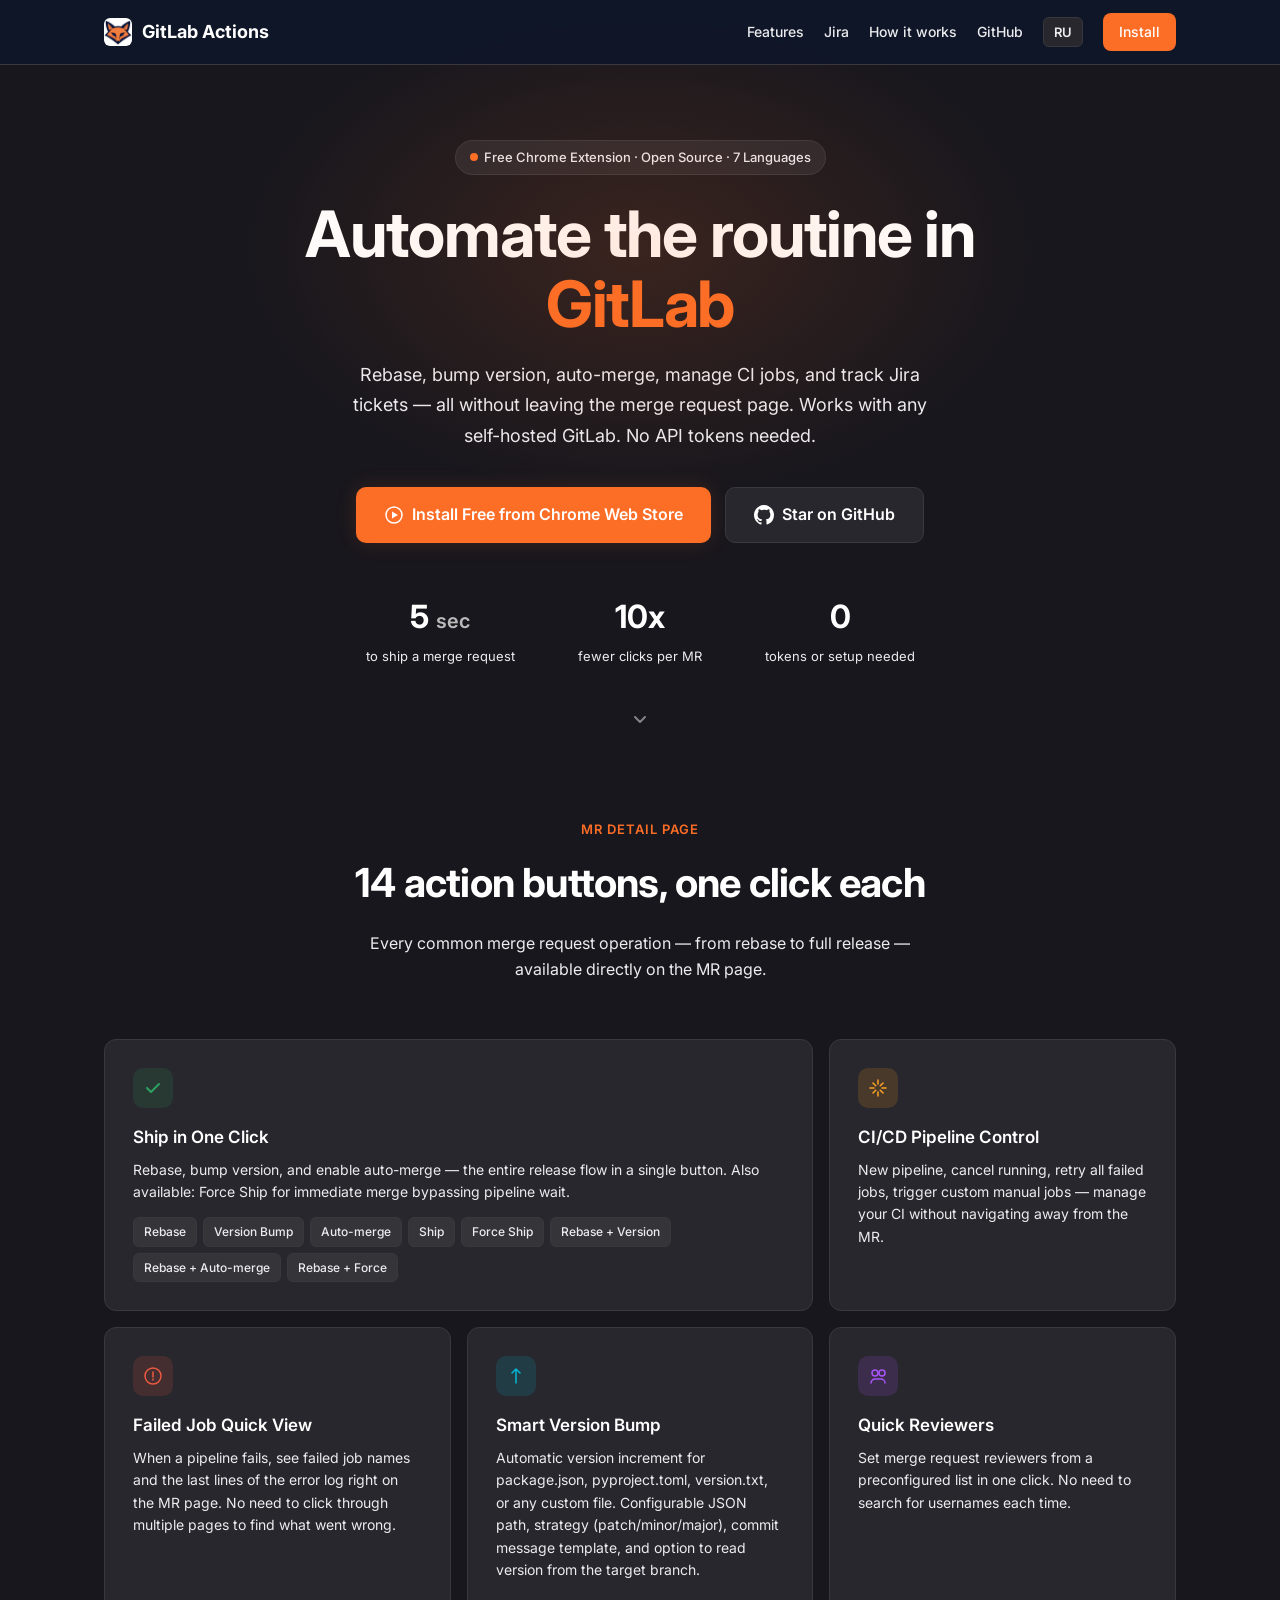
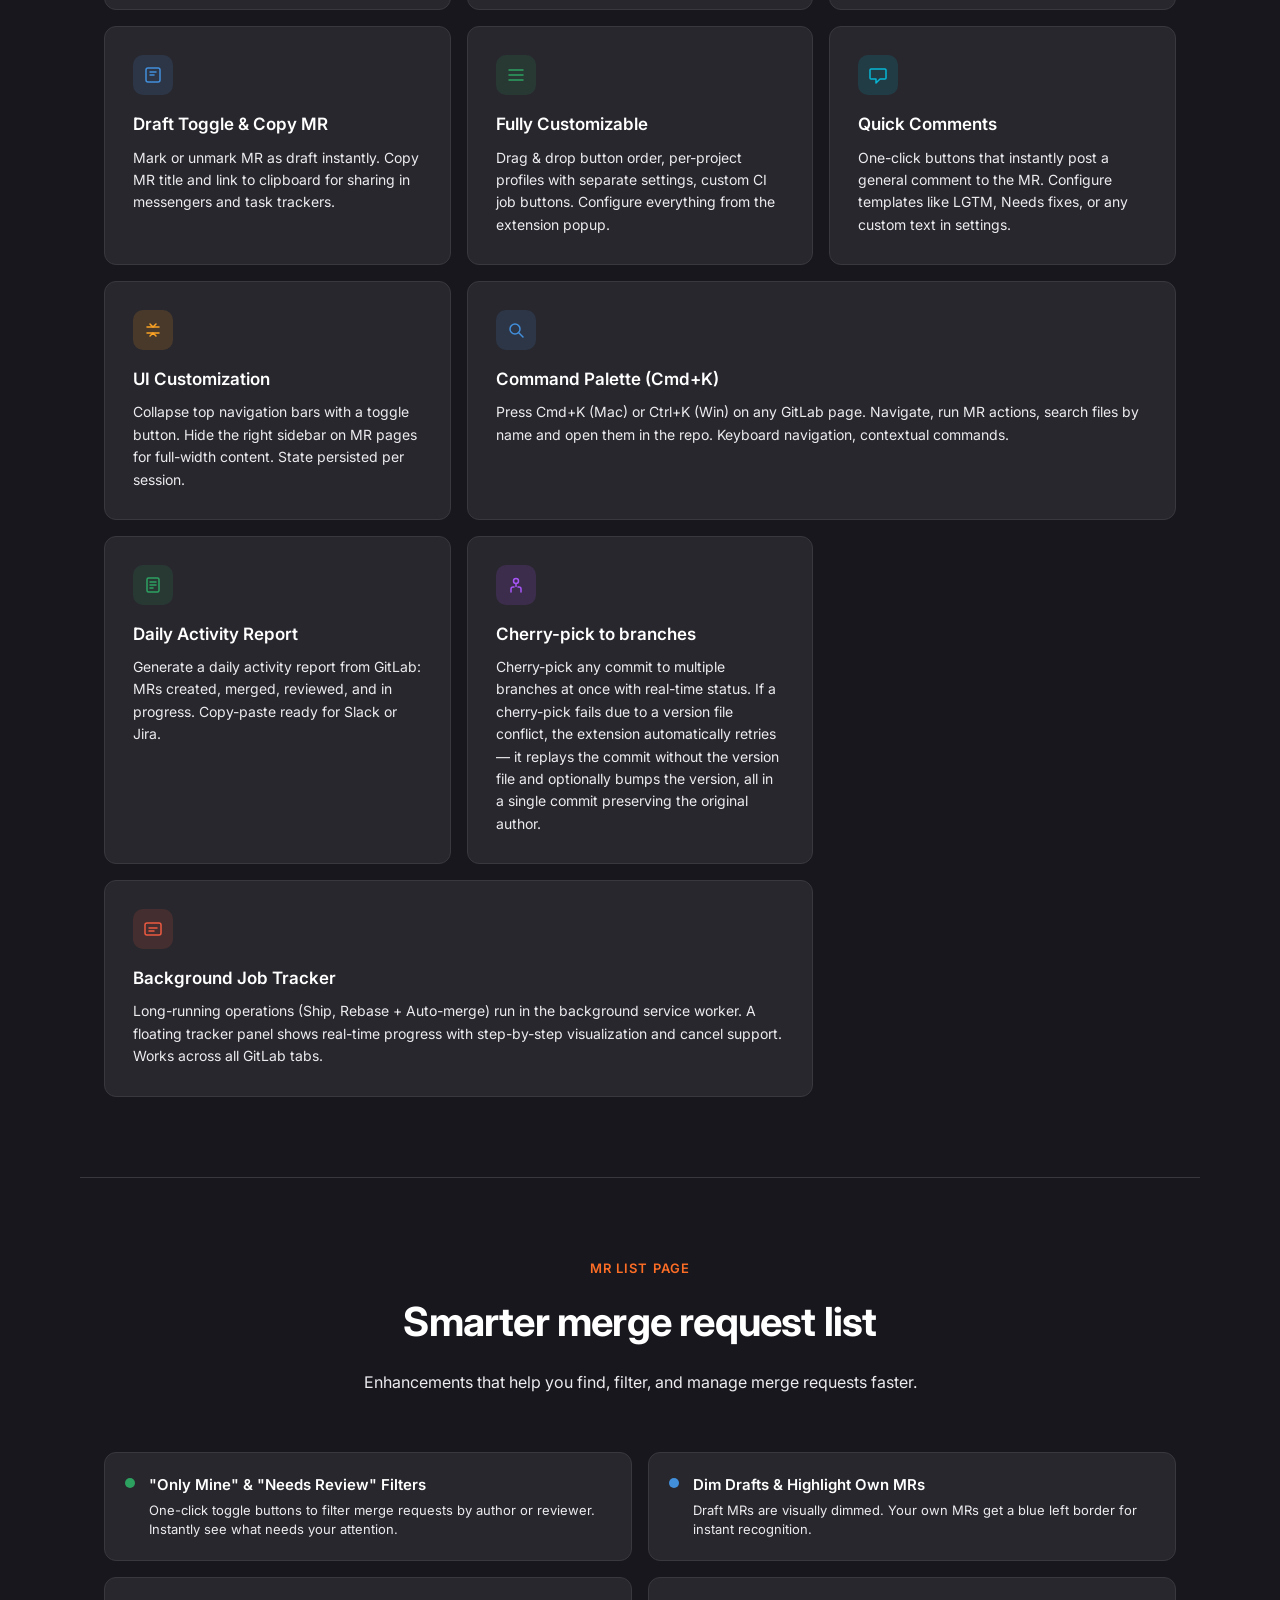
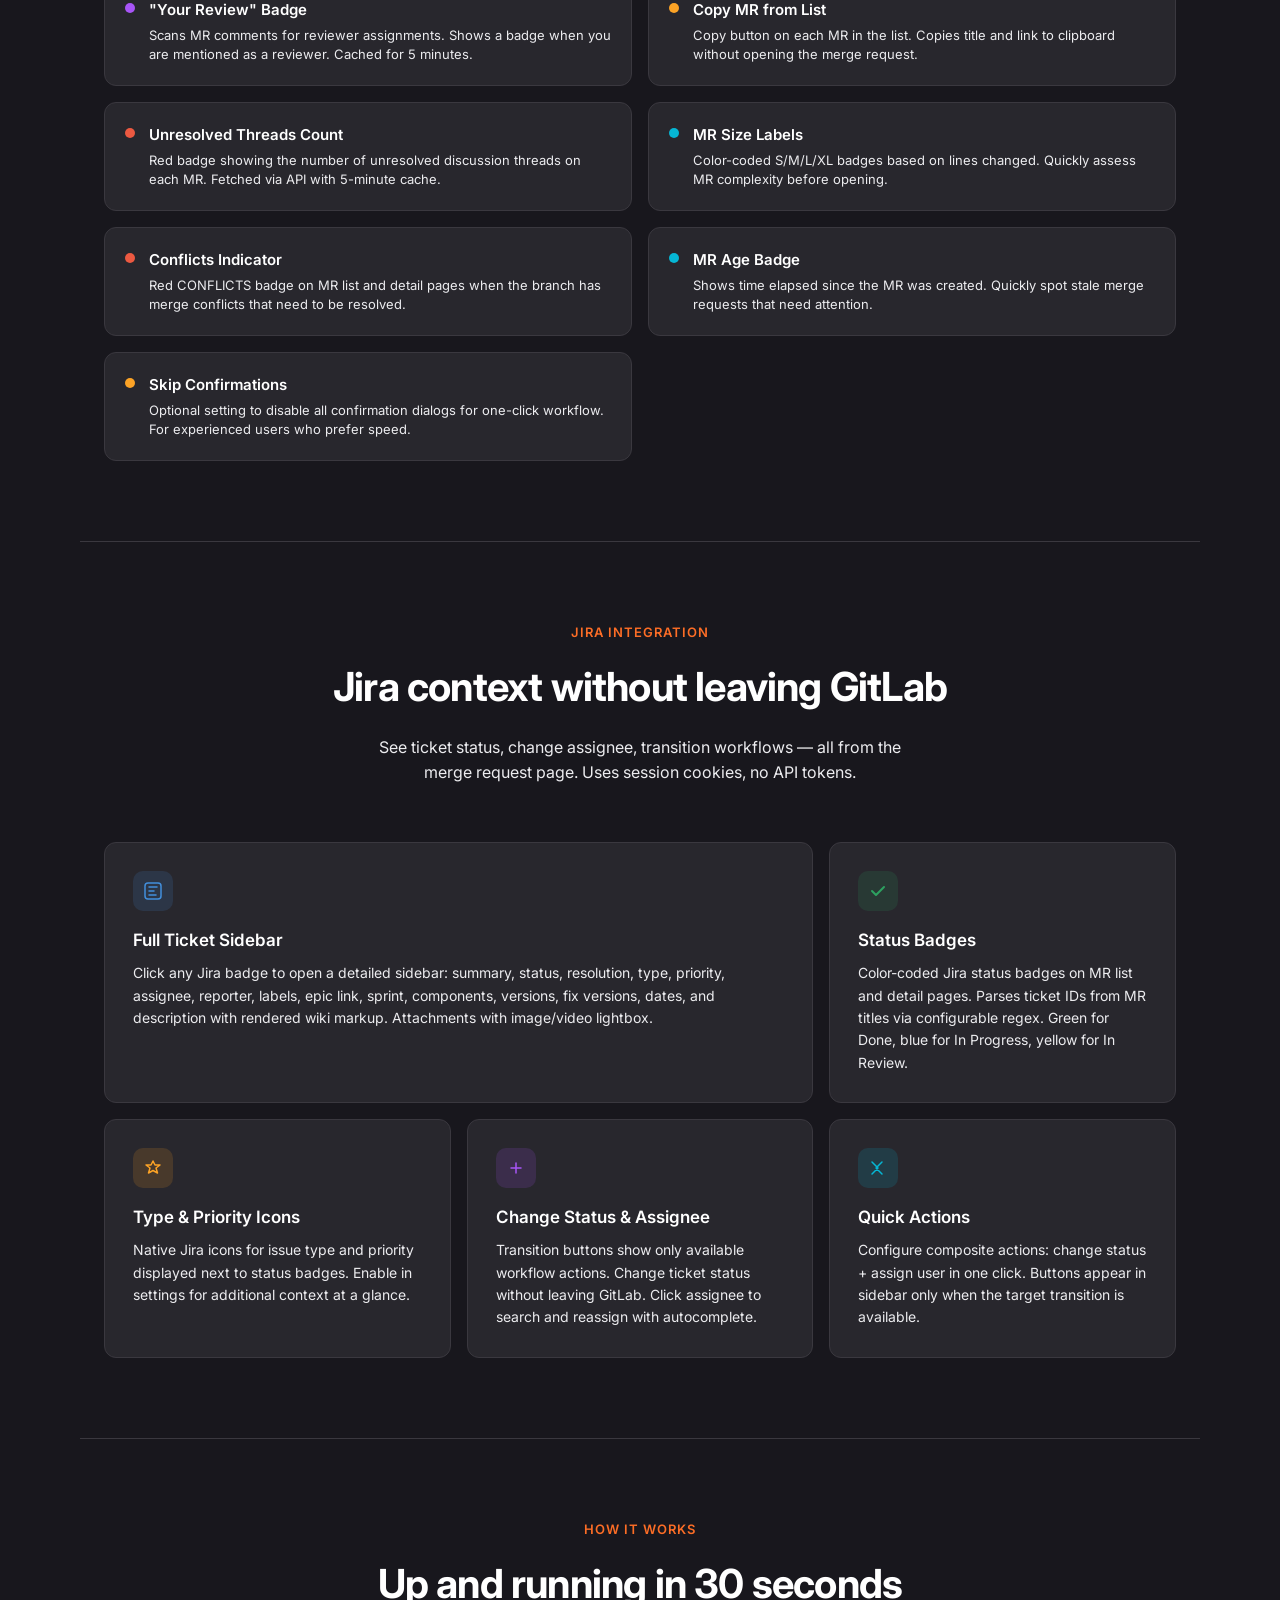
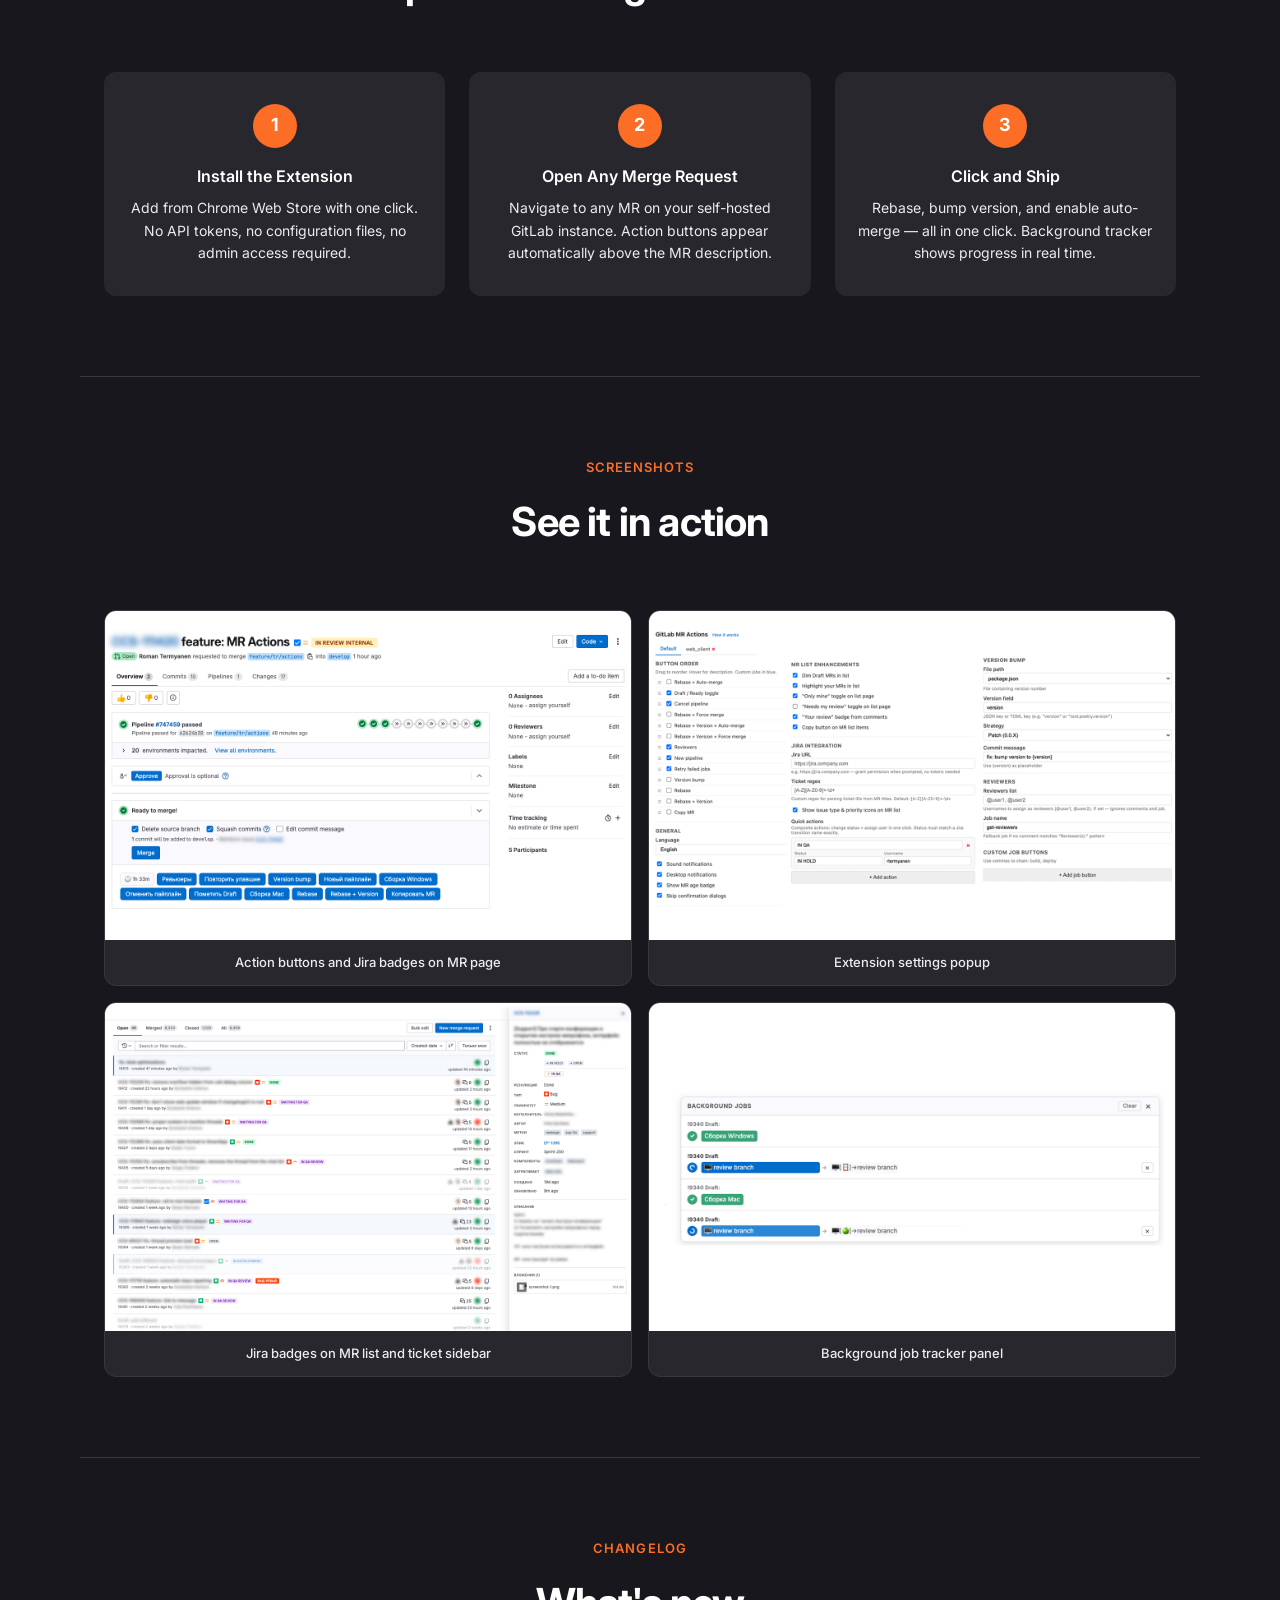
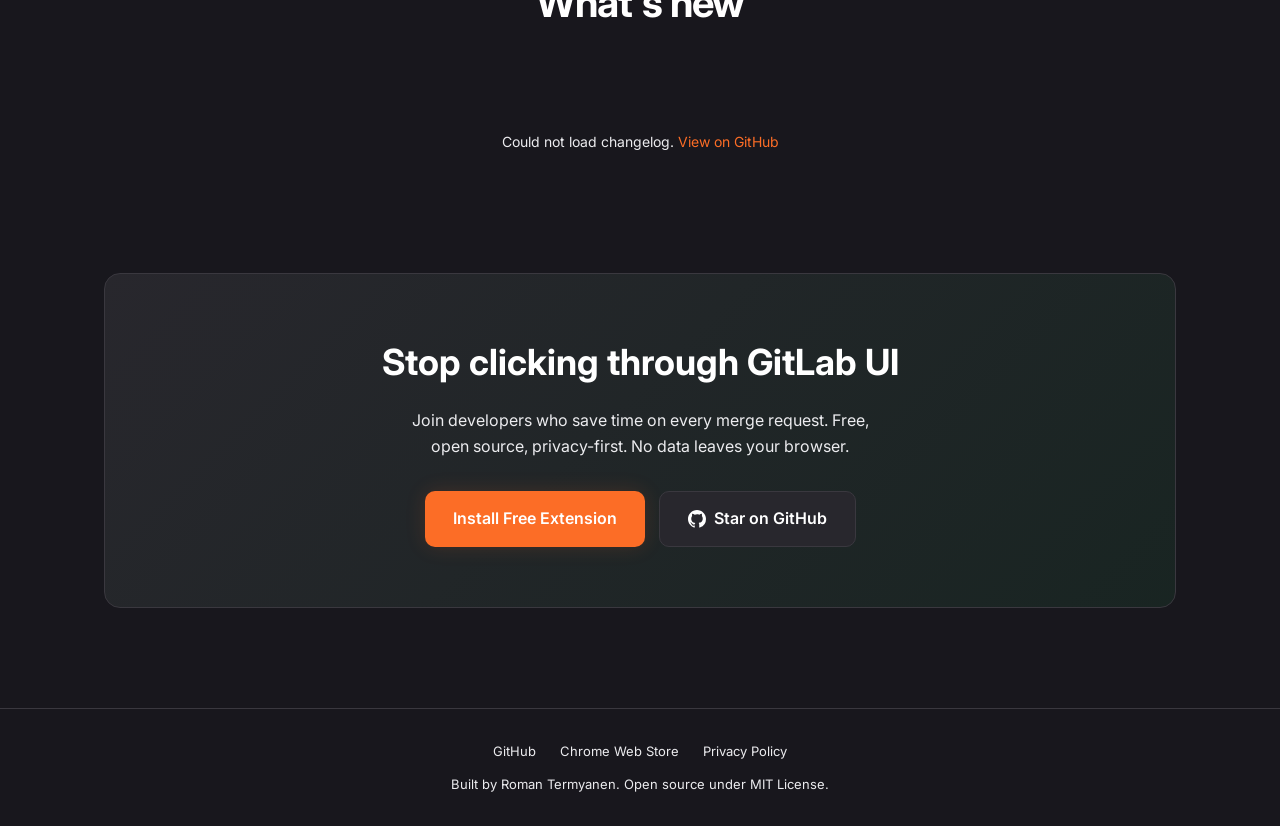
==== commit 75e755c4: "feature: file search in command palette" ====
--- a/docs/index.html
+++ b/docs/index.html
@@ -541,7 +541,7 @@
           <svg width="20" height="20" viewBox="0 0 20 20" fill="none"><circle cx="9" cy="9" r="5" stroke="currentColor" stroke-width="1.5"/><path d="M13 13l4 4" stroke="currentColor" stroke-width="1.5" stroke-linecap="round"/></svg>
         </div>
         <h3 data-i18n="fCmdPaletteTitle">Command Palette (Cmd+K)</h3>
-        <p data-i18n="fCmdPaletteDesc">Press Cmd+K (Mac) or Ctrl+K (Win) on any GitLab page. Navigate to MRs, issues, pipelines. Execute MR actions like rebase, merge, version bump. Fuzzy search, keyboard navigation, contextual commands.</p>
+        <p data-i18n="fCmdPaletteDesc">Press Cmd+K (Mac) or Ctrl+K (Win) on any GitLab page. Navigate, run MR actions, search files by name and open them in the repo. Keyboard navigation, contextual commands.</p>
       </div>
       <!-- Daily Activity Report -->
       <div class="bento-card">
@@ -799,7 +799,7 @@
         fCustomTitle: 'Fully Customizable',
         fCustomDesc: 'Drag & drop button order, per-project profiles with separate settings, custom CI job buttons. Configure everything from the extension popup.',
         fCmdPaletteTitle: 'Command Palette (Cmd+K)',
-        fCmdPaletteDesc: 'Press Cmd+K (Mac) or Ctrl+K (Win) on any GitLab page. Navigate to MRs, issues, pipelines. Execute MR actions like rebase, merge, version bump. Fuzzy search, keyboard navigation, contextual commands.',
+        fCmdPaletteDesc: 'Press Cmd+K (Mac) or Ctrl+K (Win) on any GitLab page. Navigate, run MR actions, search files by name and open them in the repo. Keyboard navigation, contextual commands.',
         fStandupTitle: 'Daily Activity Report',
         fStandupDesc: 'Generate a daily activity report from GitLab: MRs created, merged, reviewed, and in progress. Copy-paste ready for Slack or Jira.',
         fCherryPickTitle: 'Cherry-pick to branches',
@@ -890,7 +890,7 @@
         fCustomTitle: 'Полная настройка',
         fCustomDesc: 'Drag & drop порядок кнопок, профили по проектам с отдельными настройками, кастомные CI-джобы. Всё настраивается из попапа расширения.',
         fCmdPaletteTitle: 'Командная палитра (Cmd+K)',
-        fCmdPaletteDesc: 'Нажмите Cmd+K (Mac) или Ctrl+K (Win) на любой странице GitLab. Навигация к MR, issues, pipelines. Выполнение действий: rebase, merge, version bump. Поиск, навигация клавишами, контекстные команды.',
+        fCmdPaletteDesc: 'Нажмите Cmd+K (Mac) или Ctrl+K (Win) на любой странице GitLab. Навигация, действия MR, поиск файлов по имени и открытие в репозитории.',
         fStandupTitle: 'Отчёт по дневной активности',
         fStandupDesc: 'Сгенерируйте отчёт по активности за день: созданные, смёрженные и отревьюенные MR. Готов для вставки в Slack или Jira.',
         fCherryPickTitle: 'Cherry-pick в ветки',
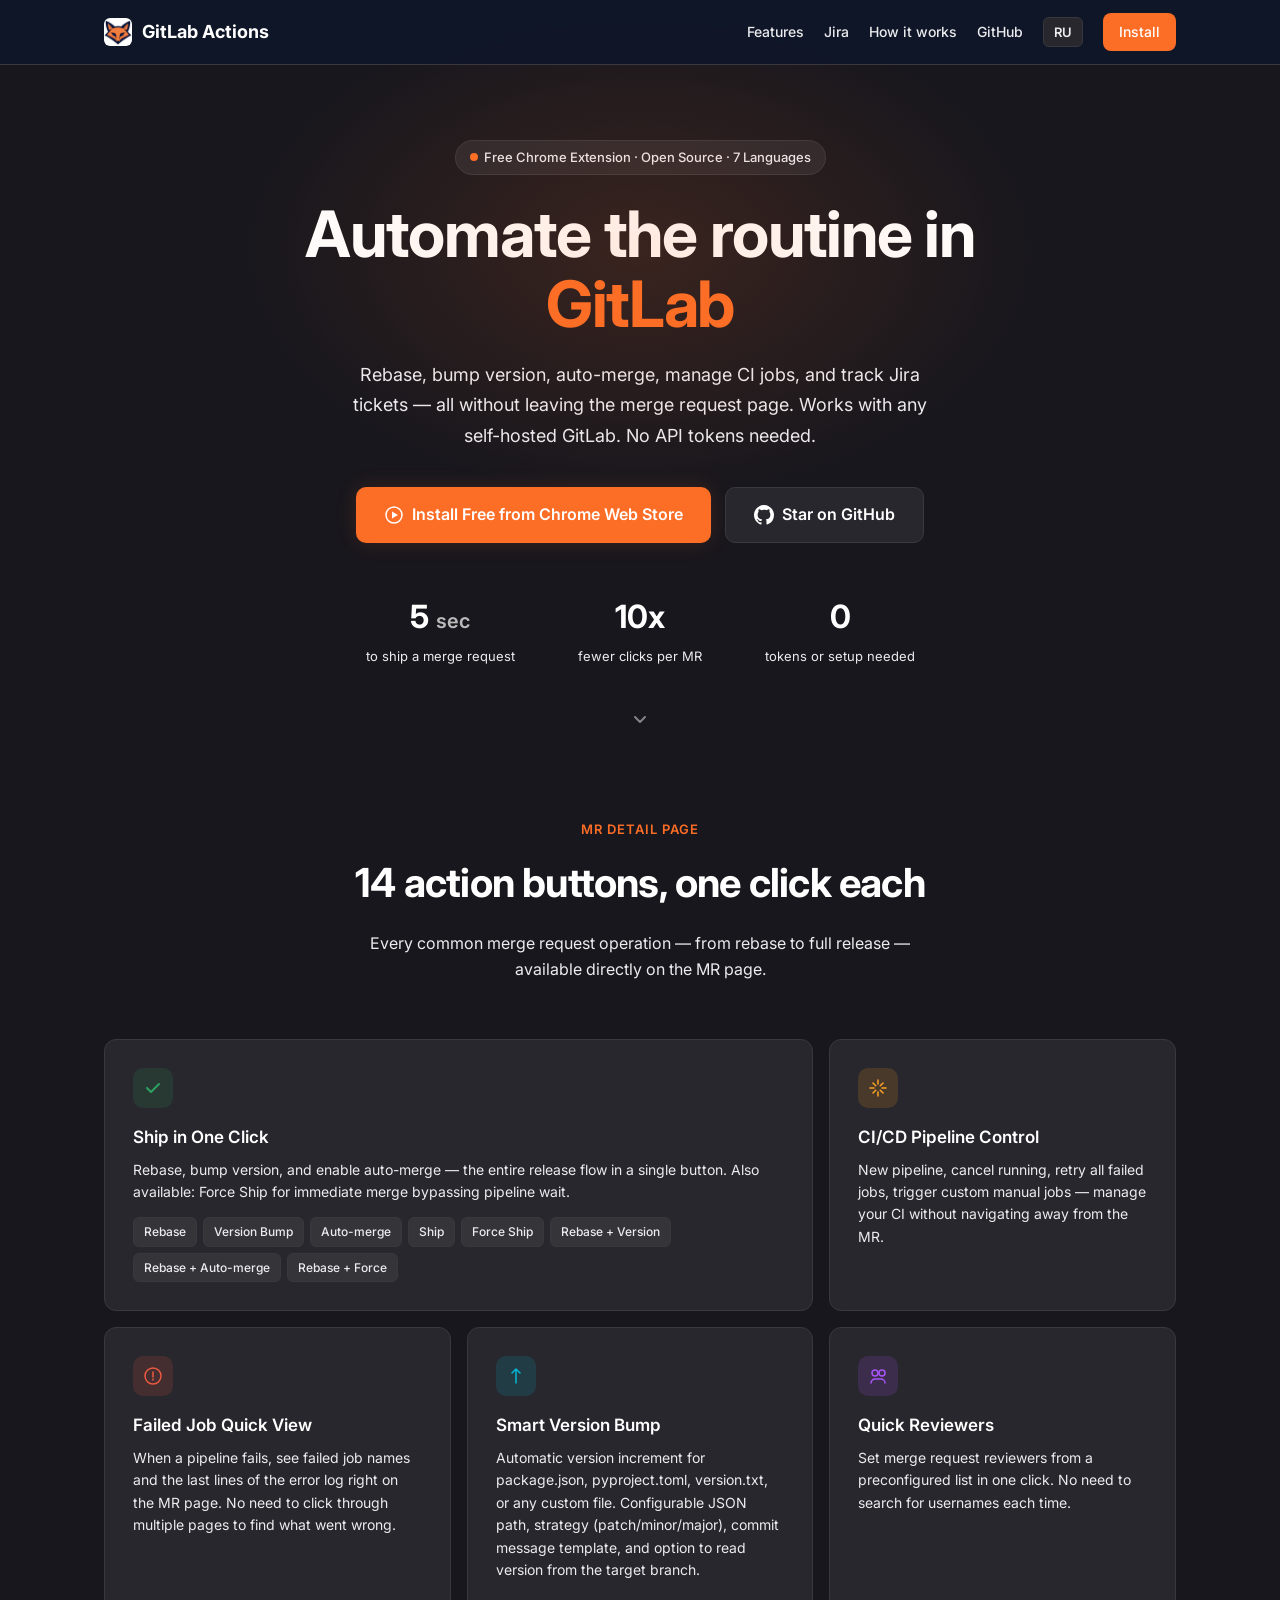
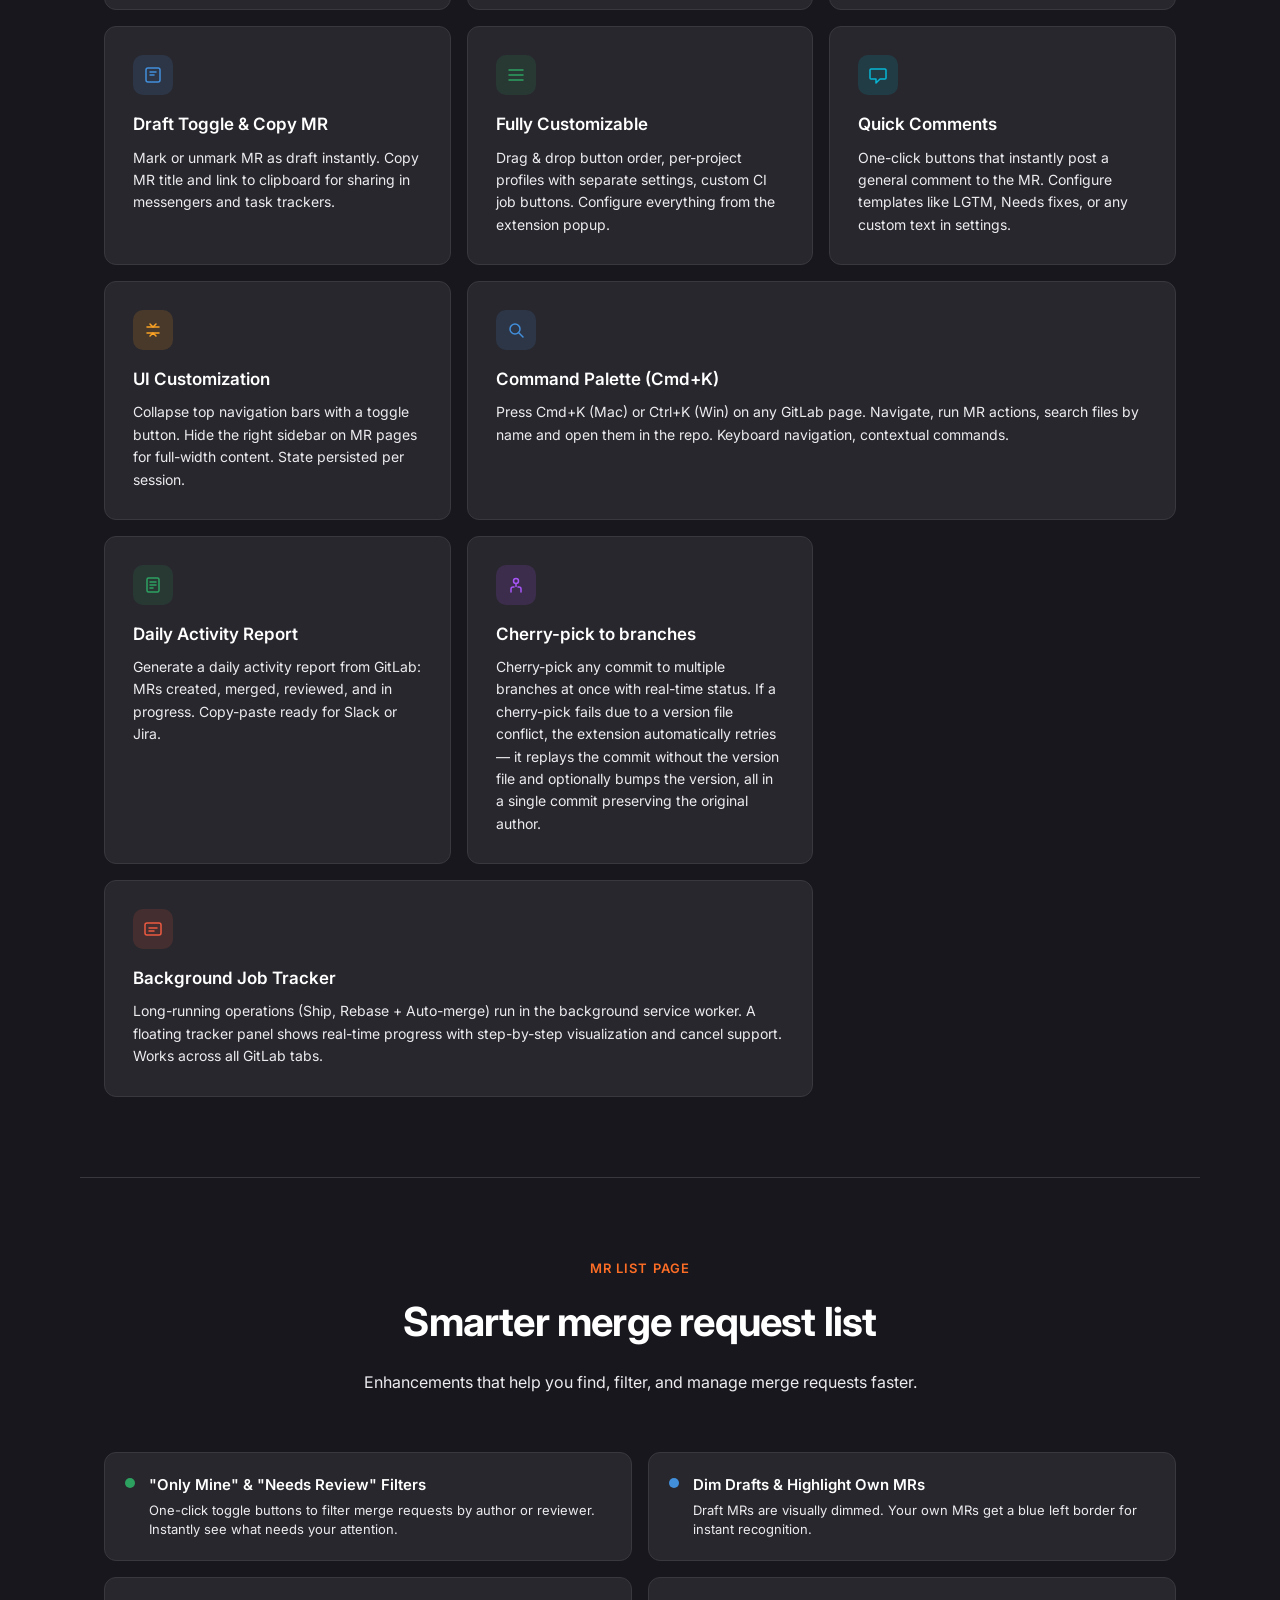
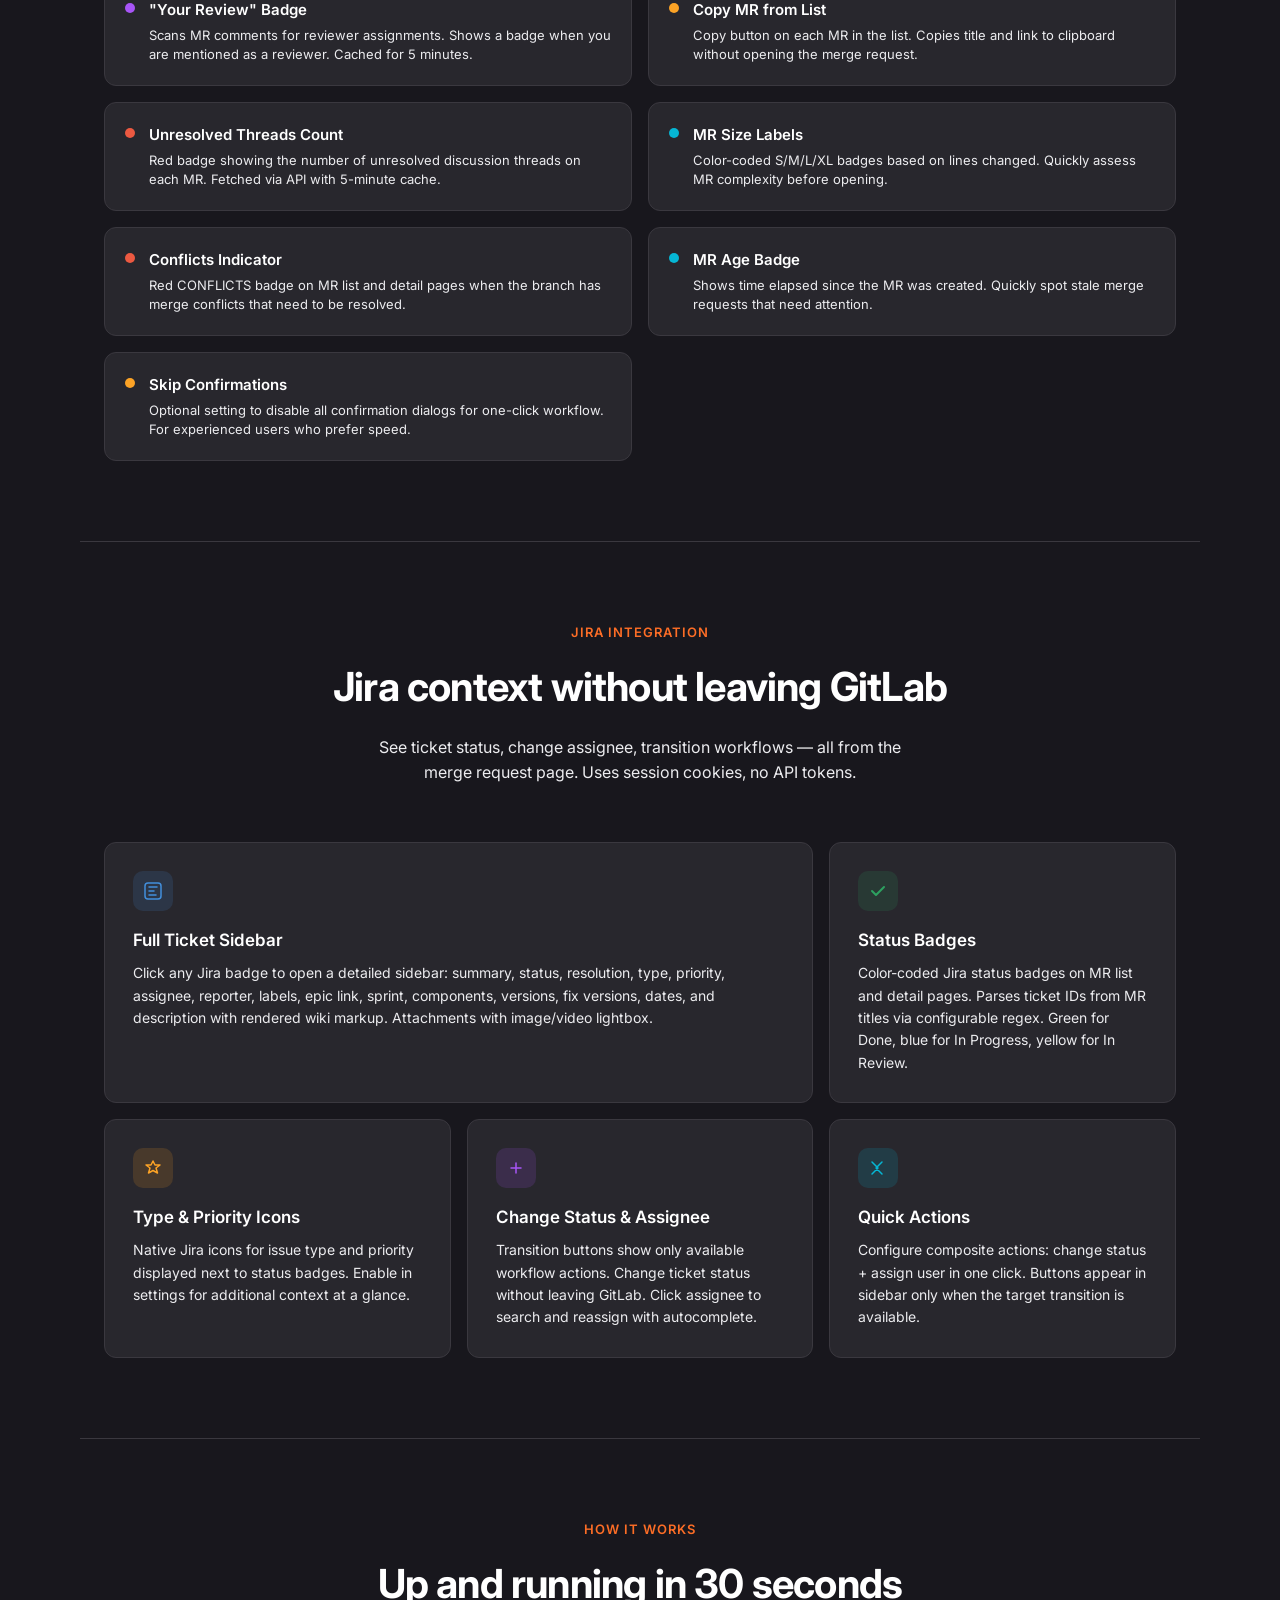
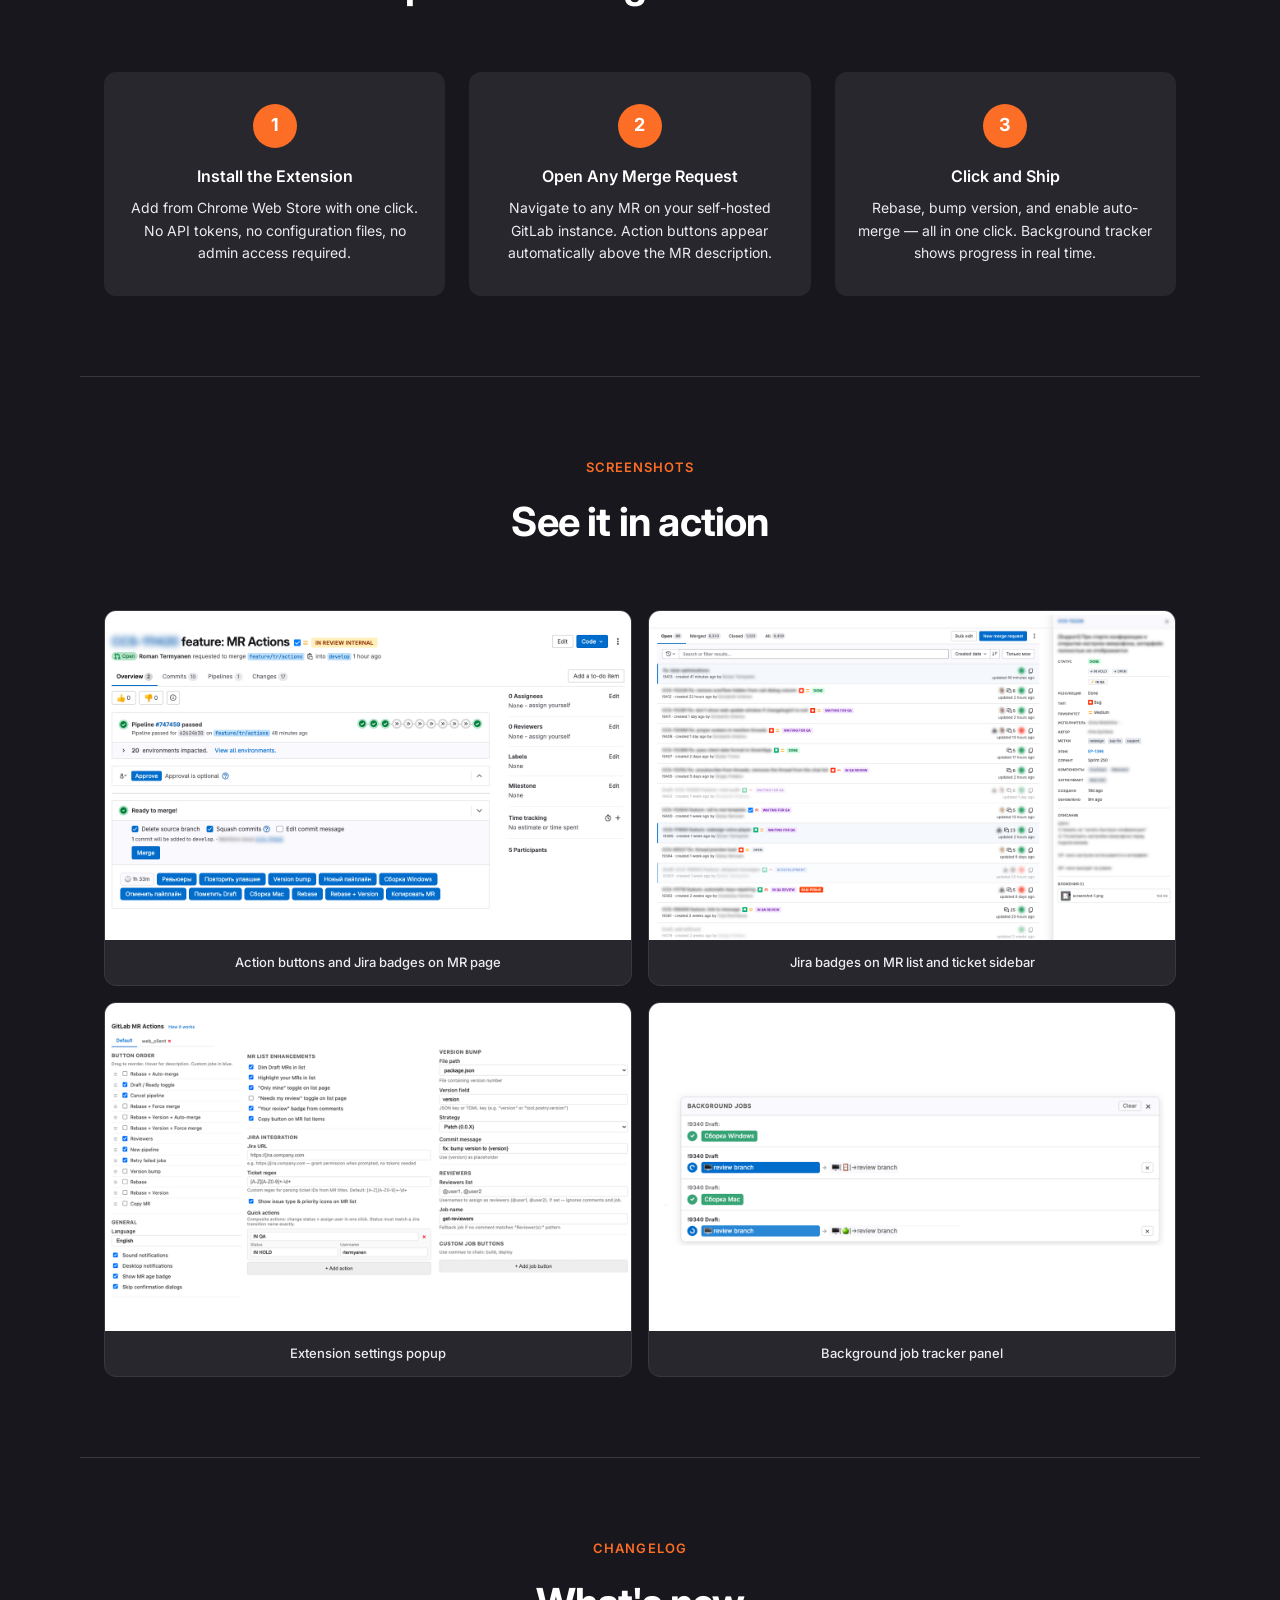
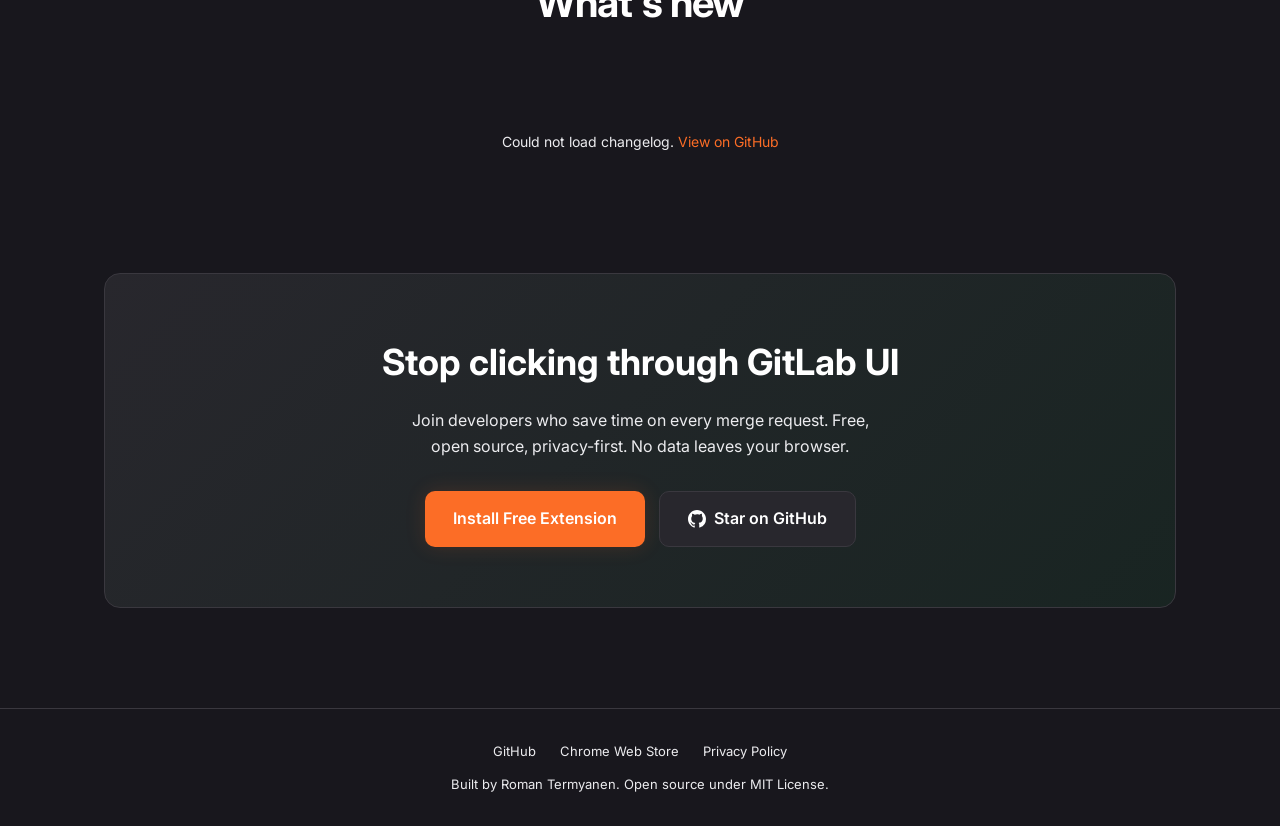
==== commit 41bfbe4b: "fix: GitLab 17.11 compatibility - centralized DOM selectors with cross-version fallbacks" ====
--- a/docs/index.html
+++ b/docs/index.html
@@ -51,7 +51,7 @@
     "screenshot": "https://termyanen.github.io/gitlab-actions/screenshots/1-mr-buttons-and-jira-badges.png",
     "image": "https://termyanen.github.io/gitlab-actions/og-image.png",
     "author": { "@type": "Person", "name": "Roman Termyanen", "url": "https://github.com/termyanen" },
-    "softwareVersion": "1.5.0",
+    "softwareVersion": "1.7.1",
     "license": "https://opensource.org/licenses/MIT",
     "inLanguage": ["en", "ru", "zh", "ja", "de", "fr", "es"],
     "keywords": "GitLab, Chrome extension, merge request, auto-merge, rebase, Jira, CI/CD, DevOps"
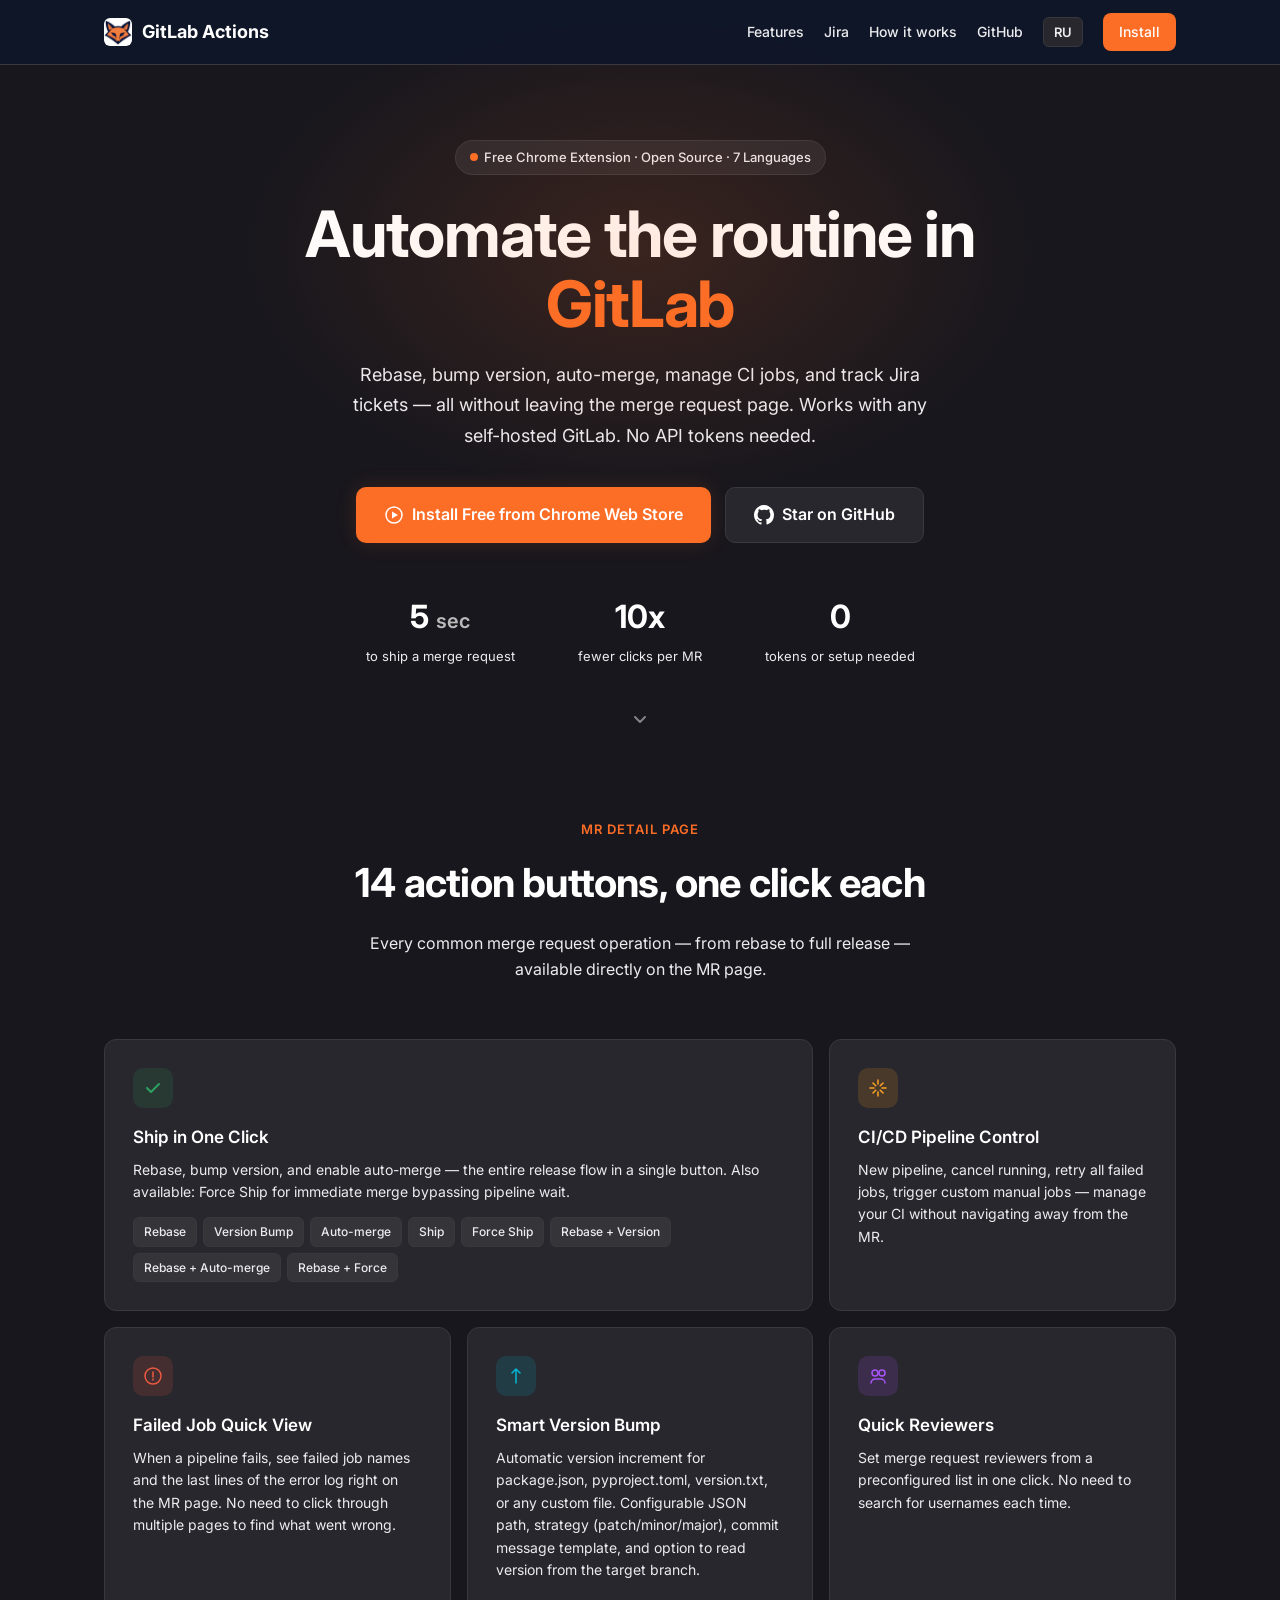
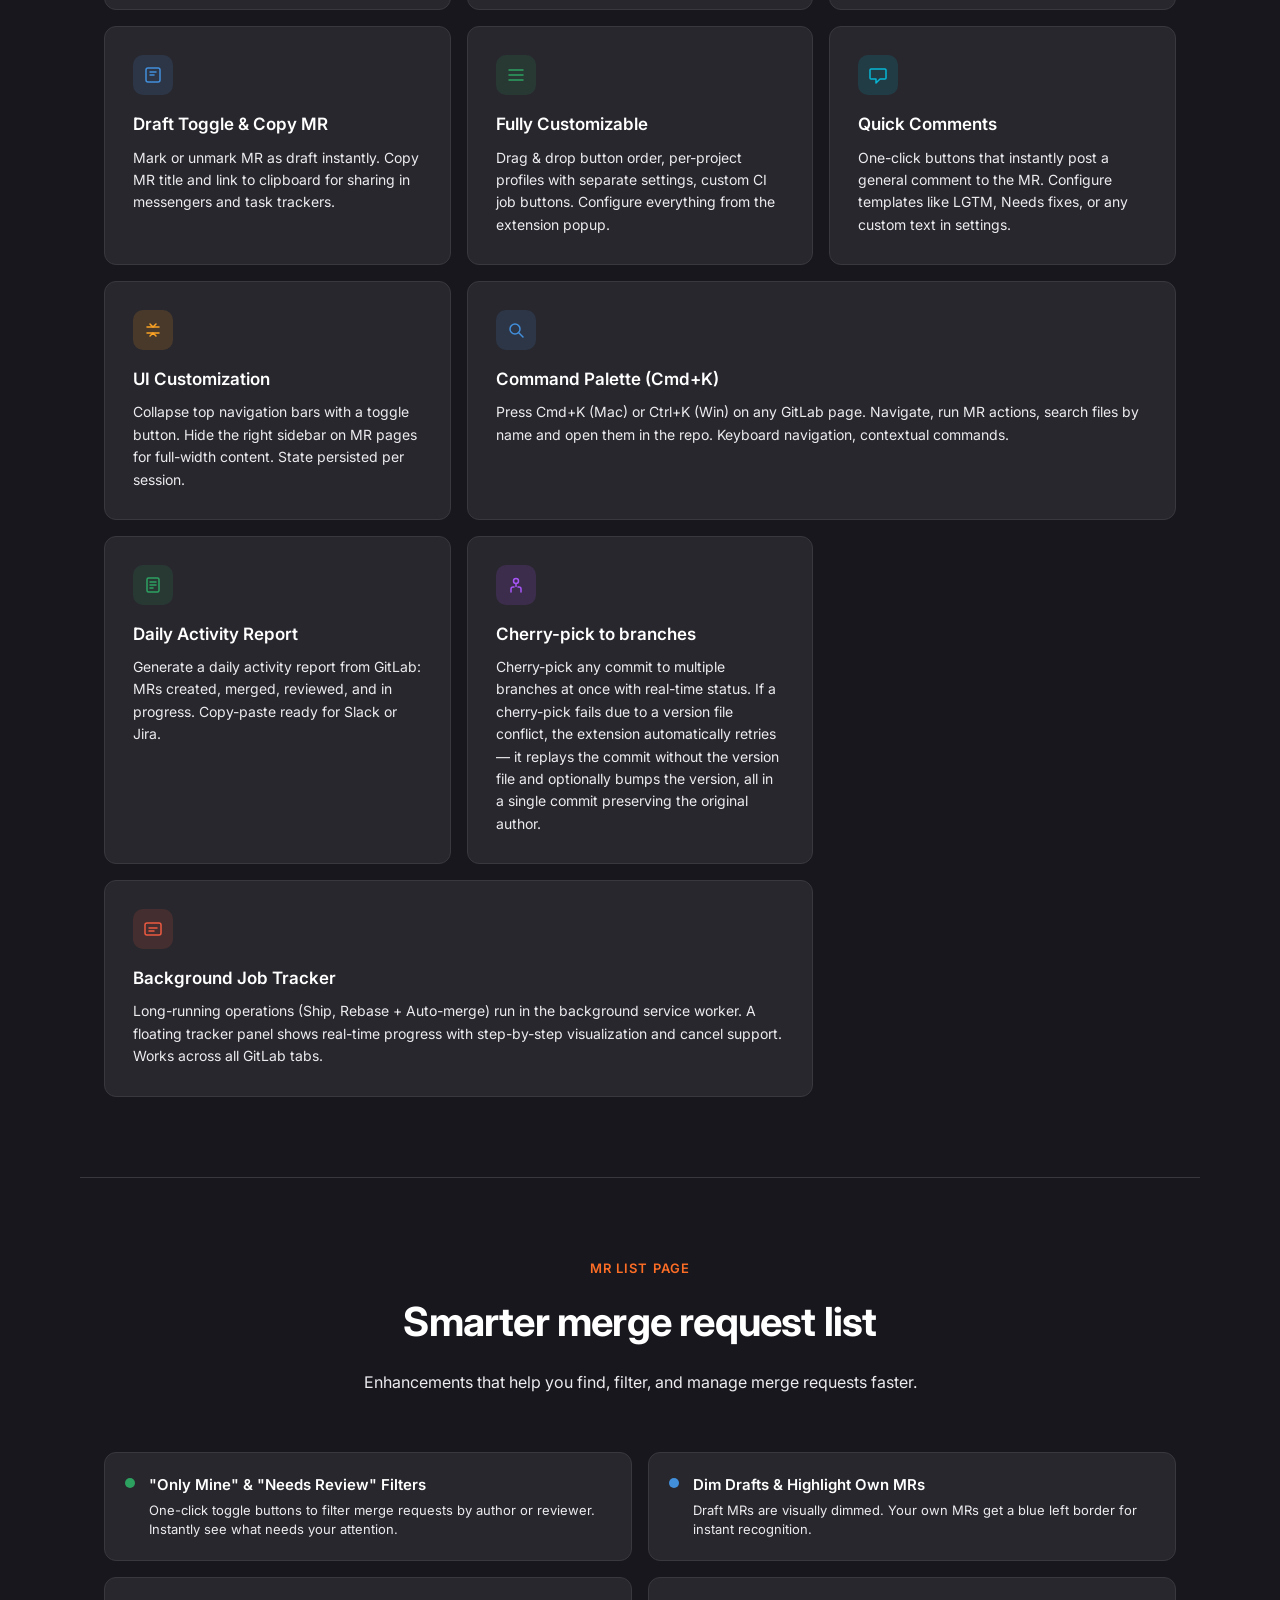
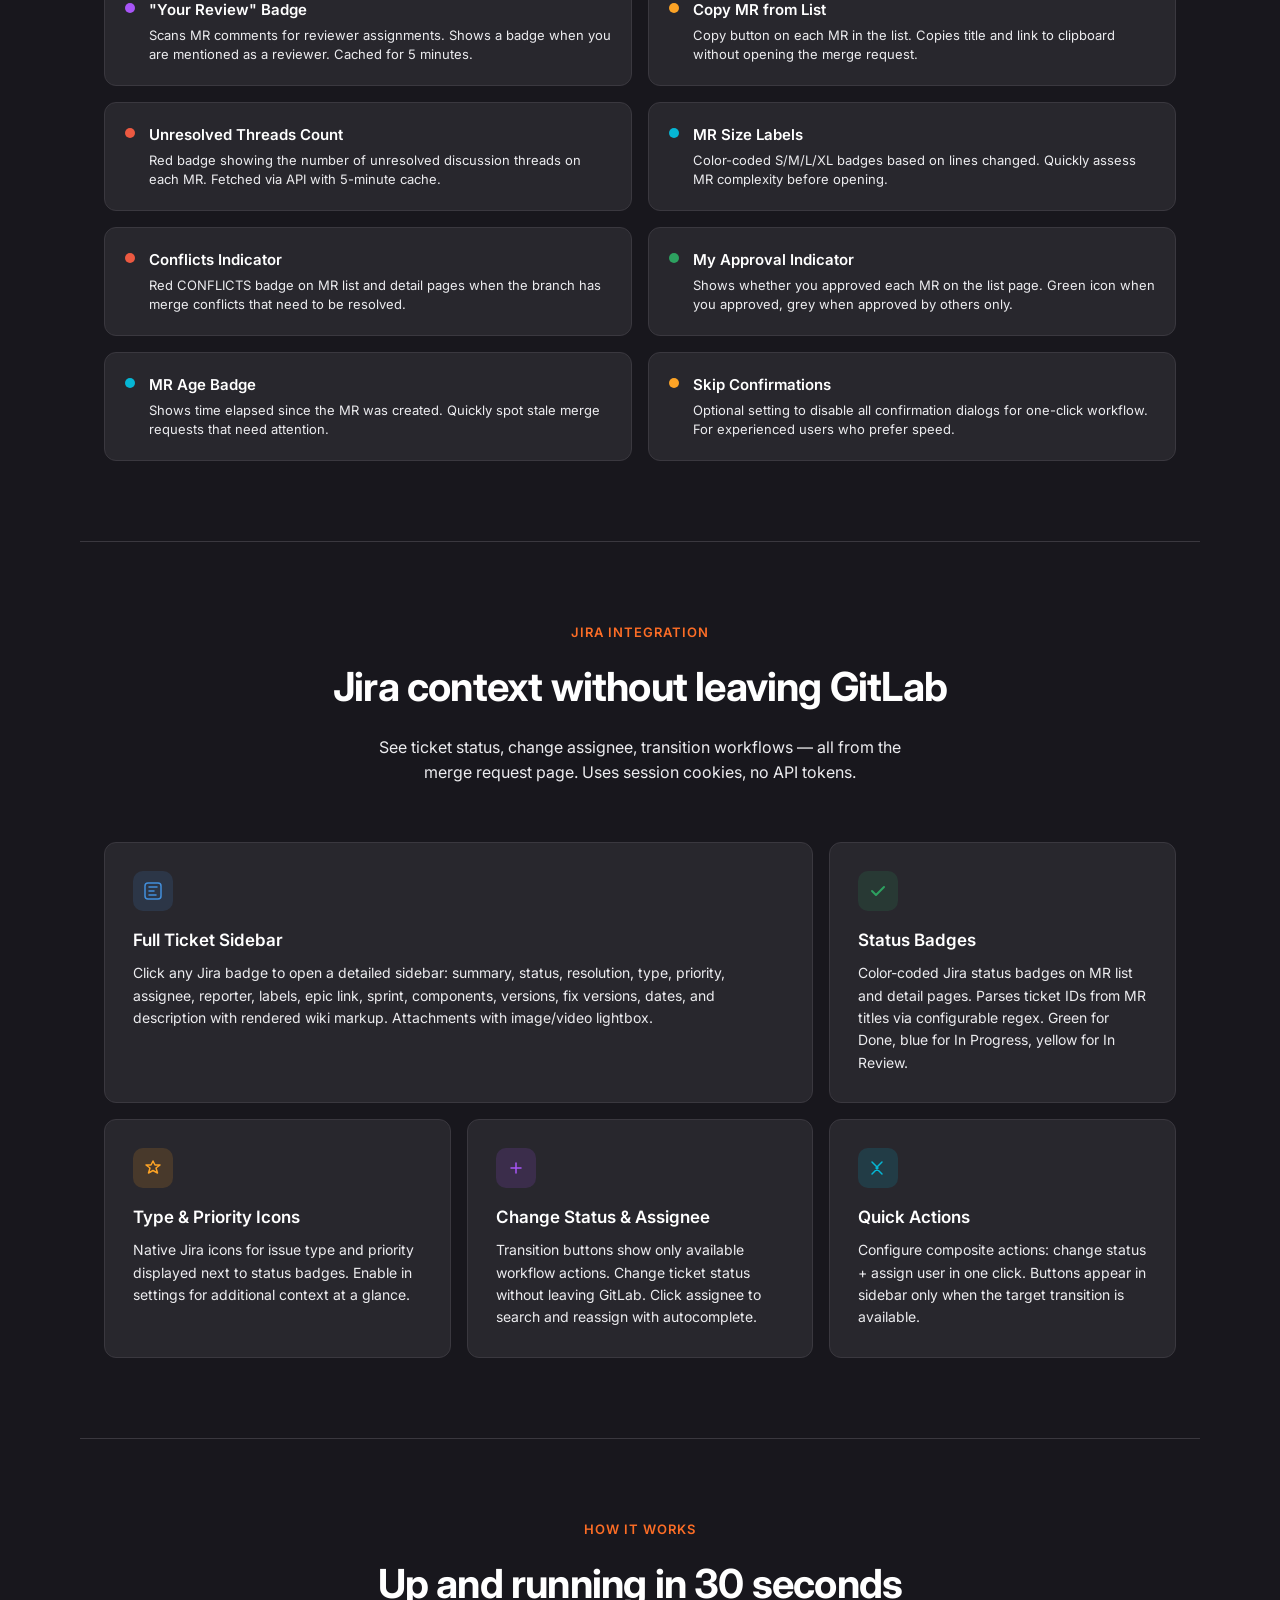
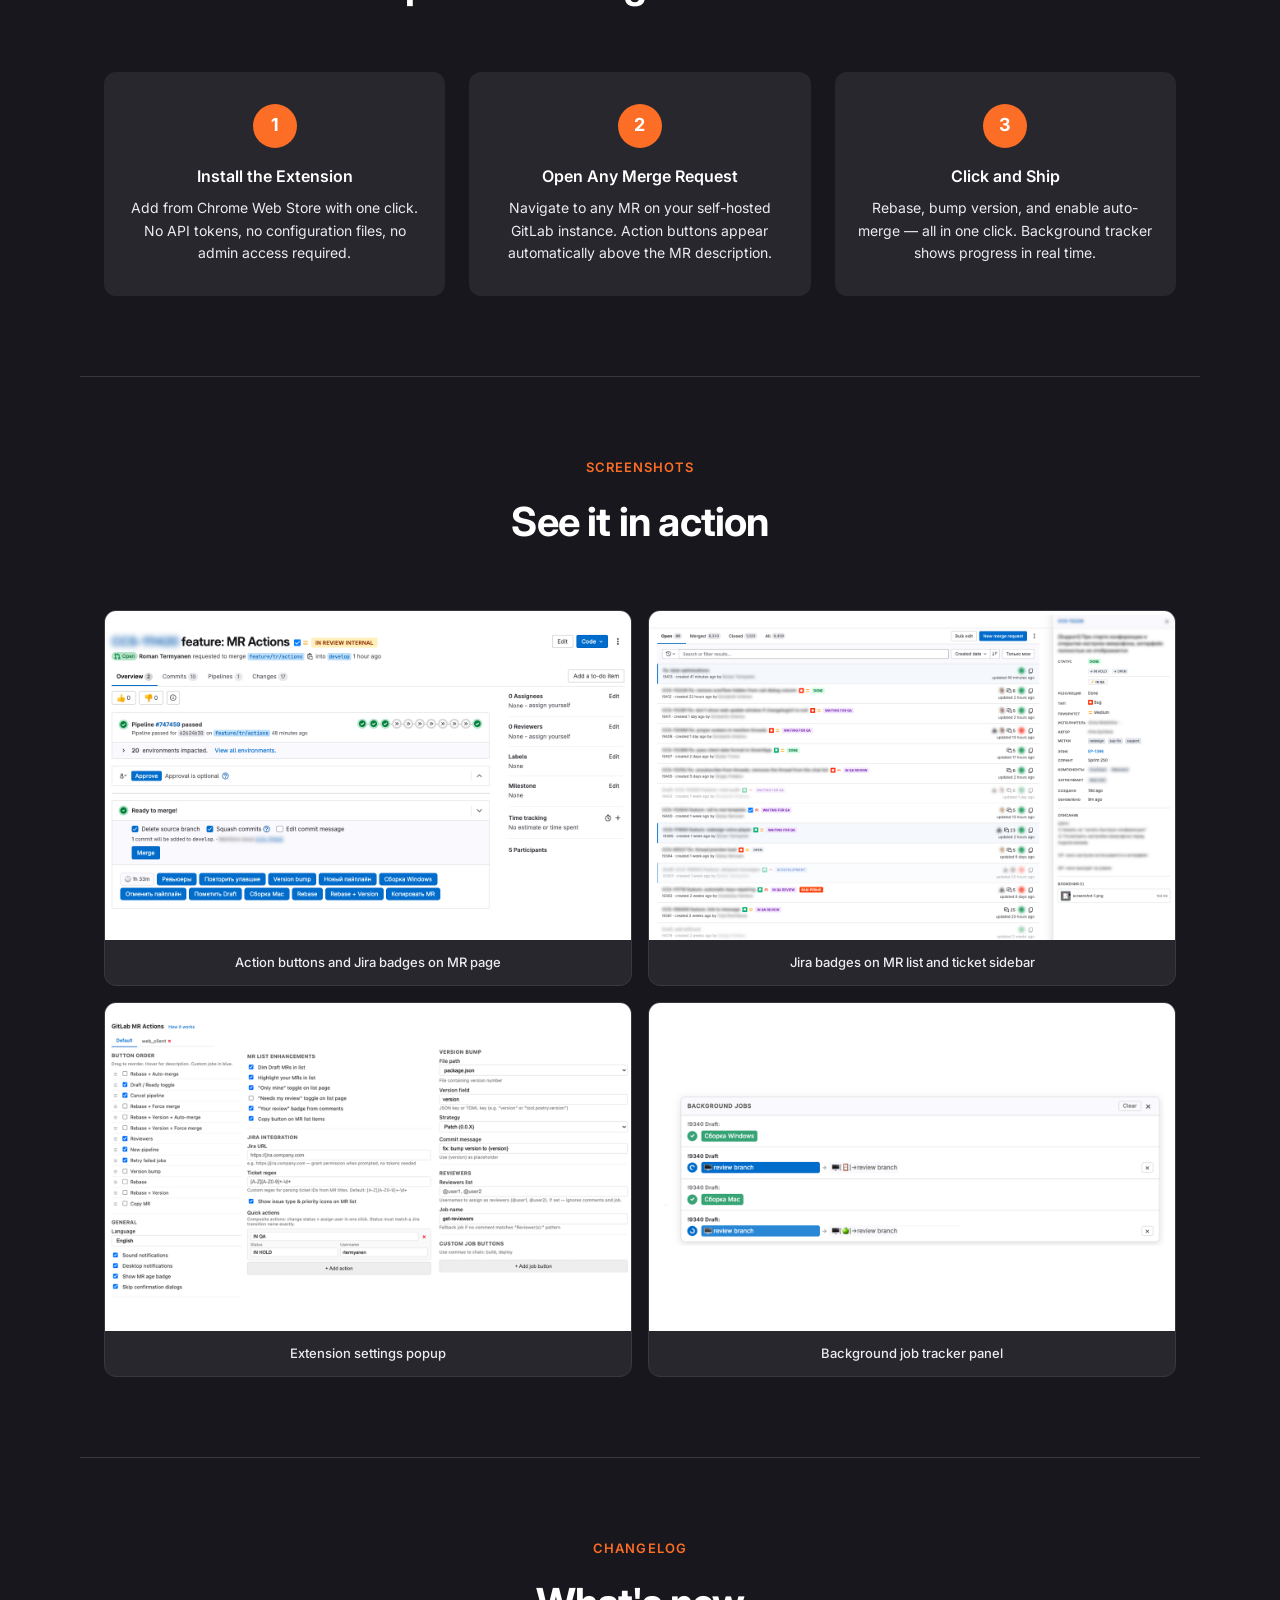
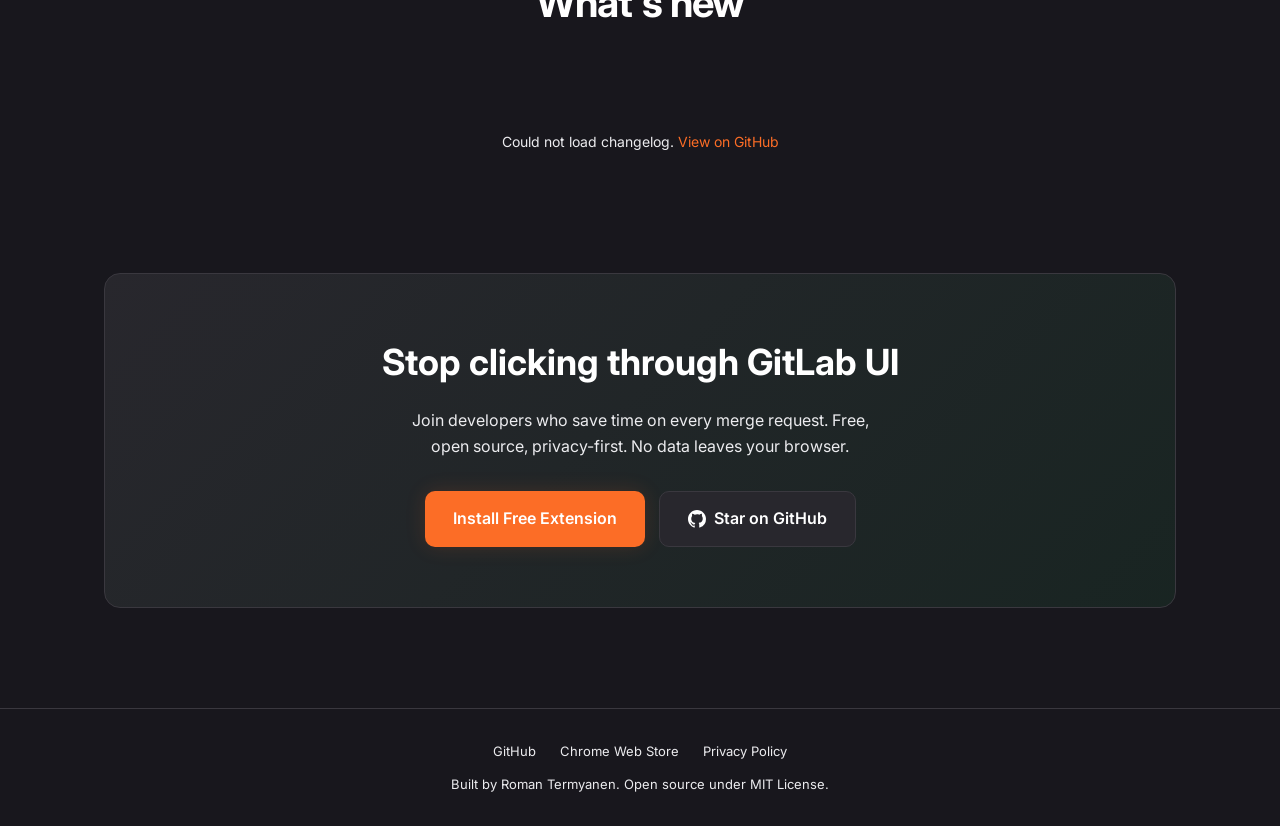
==== commit 7d43a56d: "feature: approval count & "my approval" indicator on MR list page" ====
--- a/docs/index.html
+++ b/docs/index.html
@@ -51,7 +51,7 @@
     "screenshot": "https://termyanen.github.io/gitlab-actions/screenshots/1-mr-buttons-and-jira-badges.png",
     "image": "https://termyanen.github.io/gitlab-actions/og-image.png",
     "author": { "@type": "Person", "name": "Roman Termyanen", "url": "https://github.com/termyanen" },
-    "softwareVersion": "1.7.1",
+    "softwareVersion": "1.7.2",
     "license": "https://opensource.org/licenses/MIT",
     "inLanguage": ["en", "ru", "zh", "ja", "de", "fr", "es"],
     "keywords": "GitLab, Chrome extension, merge request, auto-merge, rebase, Jira, CI/CD, DevOps"
@@ -627,6 +627,13 @@
         <div>
           <h4 data-i18n="fConflictsTitle">Conflicts Indicator</h4>
           <p data-i18n="fConflictsDesc">Red CONFLICTS badge on MR list and detail pages when the branch has merge conflicts that need to be resolved.</p>
+        </div>
+      </div>
+      <div class="feature-item">
+        <div class="feature-dot" style="background:var(--green)"></div>
+        <div>
+          <h4 data-i18n="fApprovalTitle">My Approval Indicator</h4>
+          <p data-i18n="fApprovalDesc">Shows whether you approved each MR on the list page. Green icon when you approved, grey when approved by others only.</p>
         </div>
       </div>
       <div class="feature-item">
@@ -823,6 +830,8 @@
         fSizeDesc: 'Color-coded S/M/L/XL badges based on lines changed. Quickly assess MR complexity before opening.',
         fConflictsTitle: 'Conflicts Indicator',
         fConflictsDesc: 'Red CONFLICTS badge on MR list and detail pages when the branch has merge conflicts that need to be resolved.',
+        fApprovalTitle: 'My Approval Indicator',
+        fApprovalDesc: 'Shows whether you approved each MR on the list page. Green icon when you approved, grey when approved by others only.',
         fAgeTitle: 'MR Age Badge',
         fAgeDesc: 'Shows time elapsed since the MR was created. Quickly spot stale merge requests that need attention.',
         fConfirmTitle: 'Skip Confirmations',
@@ -914,6 +923,8 @@
         fSizeDesc: 'Цветные бейджи S/M/L/XL по количеству изменённых строк. Быстрая оценка сложности MR.',
         fConflictsTitle: 'Индикатор конфликтов',
         fConflictsDesc: 'Красный бейдж КОНФЛИКТЫ в списке и на странице MR, когда в ветке есть конфликты слияния.',
+        fApprovalTitle: 'Индикатор моего аппрува',
+        fApprovalDesc: 'Показывает, одобрили ли вы каждый MR в списке. Зелёная иконка при вашем аппруве, серая — при аппруве других.',
         fAgeTitle: 'Возраст MR',
         fAgeDesc: 'Показывает время с момента создания MR. Быстро находите застоявшиеся merge requests.',
         fConfirmTitle: 'Пропуск подтверждений',
